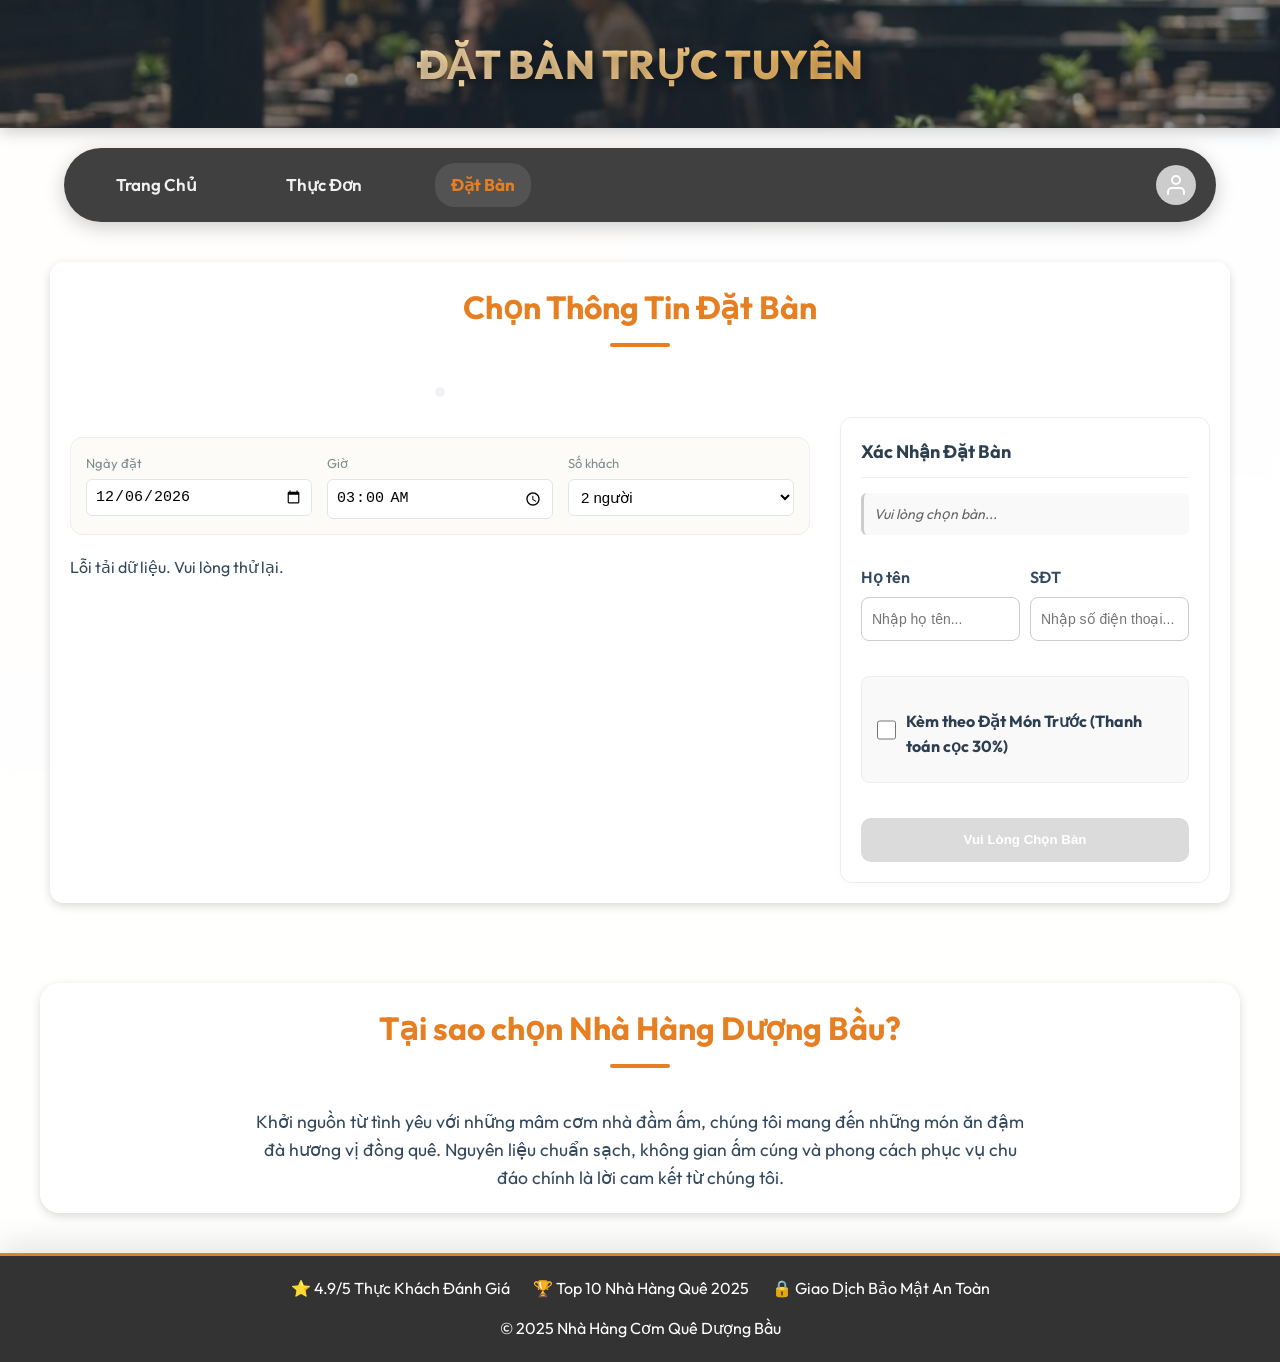
==== booking.html @ 0740f3b9 "feat: Initial clean commit - Nha Hang Com Que Duong Bau - Full-stack restaurant web application (PHP" ====
<!DOCTYPE html>
<html lang="vi">

<head>
    <meta charset="UTF-8">
    <meta name="viewport" content="width=device-width, initial-scale=1.0">
    <meta name="description" content="Đặt bàn online tại Nhà Hàng Cơm Quê Dượng Bầu. Nhanh chóng, tiện lợi, chọn phòng và vị trí ngồi mong muốn.">
    <meta property="og:title" content="Đặt Bàn - Nhà Hàng Cơm Quê Dượng Bầu">
    <meta property="og:description" content="Đặt bàn online tại Nhà Hàng Cơm Quê Dượng Bầu. Nhanh chóng, tiện lợi.">
    <meta property="og:type" content="website">
    <title>Đặt Bàn - Nhà Hàng Cơm Quê Dượng Bầu</title>
    <link rel="stylesheet" href="style.css">
    <style>
        /* FIX: Remove conflicting legacy background from style.css */
        header::before {
            display: none !important;
            background: none !important;
        }

        header {
            background-color: transparent;
            /* Reset any global color */
        }
    </style>
</head>

<body>
    <div class="bg-overlay">
        <header
            style="background: url('photo/luxury_bg.png') center/cover no-repeat; padding: 40px 0; margin-bottom: 20px; box-shadow: 0 4px 15px rgba(0,0,0,0.2); position: relative;">
            <div style="position: absolute; inset: 0; background: rgba(44, 62, 80, 0.5); z-index: 1;"></div>
            <!-- Refined overlay for better text contrast -->
            <h1 style="position: relative; z-index: 2; margin: 0;
                       font-family: 'Outfit', sans-serif;
                       font-size: 2.5rem;
                       font-weight: 800;
                       line-height: 1.2;
                       letter-spacing: 0.5px;
                       text-transform: uppercase;
                       background: linear-gradient(to right, #fff, #f39c12);
                       -webkit-background-clip: text;
                       background-clip: text;
                       -webkit-text-fill-color: transparent;
                       text-shadow: 0 4px 10px rgba(0,0,0,0.3);">
                Đặt Bàn Trực Tuyến
            </h1>
        </header>

        <nav class="main-nav">
            <a href="index.html">Trang Chủ</a>
            <a href="index.html#menu">Thực Đơn</a>
            <a href="booking.html" class="active">Đặt Bàn</a>
            <div id="auth-actions" class="nav-auth"></div>
        </nav>

        <div class="container">
            <div class="booking-section section-box">
                <h2>Chọn Thông Tin Đặt Bàn</h2>

                <!-- WRAPPER FOR 2-COLUMN LAYOUT -->
                <div class="booking-layout">

                    <!-- LEFT COLUMN: SƠ ĐỒ + TAB + FILTER -->
                    <div class="booking-left-col">
                        <!-- HALL SELECTION (Dynamic) -->
                        <div class="hall-selection">
                            <div id="floor-tabs" class="floor-tabs-container">
                                <!-- Tabs will be injected here by JS -->
                            </div>
                        </div>

                        <!-- FILTER SECTION (Moved inside for context) -->
                        <div class="booking-filter">
                            <div class="filter-group">
                                <label for="date">Ngày đặt</label>
                                <input type="date" id="date" onchange="loadTables()">
                            </div>
                            <div class="filter-group">
                                <label for="time">Giờ</label>
                                <input type="time" id="time" onchange="loadTables()">
                            </div>
                            <div class="filter-group">
                                <label for="guests">Số khách</label>
                                <select id="guests">
                                    <option value="1">1 người</option>
                                    <option value="2" selected>2 người</option>
                                    <option value="3">3 người</option>
                                    <option value="4">4 người</option>
                                    <option value="5">5+ người</option>
                                </select>
                            </div>
                        </div>

                        <!-- VISUAL GRID (Dynamic) -->
                        <div id="table-map-container">
                            <!-- Grids will be injected here by JS -->
                            <p class="text-muted text-center" style="padding: 20px;">Vui lòng chọn ngày giờ để xem sơ đồ
                                bàn.</p>
                        </div>
                    </div>

                    <!-- RIGHT COLUMN: FORM INFO -->
                    <div class="booking-right-col">
                        <!-- CONFIRM FORM -->
                        <div class="booking-confirm-form">
                            <h3>Xác Nhận Đặt Bàn</h3>
                            <p id="selection-summary" class="summary-text">Vui lòng chọn bàn...</p>

                            <form onsubmit="submitBooking(); return false;">
                                <input type="hidden" id="selected-floor" aria-hidden="true">
                                <input type="hidden" id="selected-table" aria-hidden="true">

                                <div class="form-row">
                                    <div class="form-group">
                                        <label for="name">Họ tên</label>
                                        <input id="name" required placeholder="Nhập họ tên...">
                                    </div>
                                    <div class="form-group">
                                        <label for="phone">SĐT</label>
                                        <input id="phone" required placeholder="Nhập số điện thoại...">
                                    </div>
                                </div>
                                
                                <!-- Nút bật tắt chọn món trước -->
                                <fieldset style="border: none; padding: 0; margin-bottom: 15px;">
                                    <legend style="display: none;">Tùy chọn đặt món</legend>
                                    <div class="preorder-toggle-group" style="margin: 20px 0; padding: 15px; background: #f9f9f9; border-radius: 8px; border: 1px solid #eee;">
                                        <label for="toggle-preorder" style="display: flex; align-items: center; cursor: pointer; font-weight: bold; color: #2c3e50; min-height: 44px;">
                                            <input type="checkbox" id="toggle-preorder" style="width: 24px; height: 24px; margin-right: 10px;" onchange="togglePreorderSection()">
                                            Kèm theo Đặt Món Trước (Thanh toán cọc 30%)
                                        </label>
                                    
                                    <div id="preorder-section" style="display: none; margin-top: 15px;">
                                        <h4 style="margin-bottom: 10px; border-bottom: 1px solid #ddd; padding-bottom: 5px;">Thực đơn & Giỏ hàng</h4>
                                        <div id="booking-menu-list" style="max-height: 200px; overflow-y: auto; background: #fff; padding: 10px; border: 1px solid #ccc; border-radius: 5px; margin-bottom: 15px;">
                                            <p class="text-muted">Đang tải thực đơn...</p>
                                        </div>
                                        
                                        <div style="background: #eef2f3; padding: 10px; border-radius: 5px;">
                                            <div style="display: flex; justify-content: space-between; margin-bottom: 5px;">
                                                <span>Tổng tiền món ăn:</span>
                                                <strong id="preorder-total">0đ</strong>
                                            </div>
                                            <div style="display: flex; justify-content: space-between; color: #d35400;">
                                                <span>Số tiền cần cọc (30%):</span>
                                                <strong id="preorder-deposit">0đ</strong>
                                            </div>
                                        </div>
                                        </div>
                                    </div>
                                </fieldset>

                                <button type="submit" id="btn-submit-booking" disabled>Xác Nhận Đặt Bàn</button>
                            </form>
                        </div>
                    </div>

                </div>
            </div>
        </div>

        <!-- QR Payment Modal -->
        <div id="qr-payment-modal" class="modal-overlay hidden">
            <div class="modal-content text-center">
                <h2>Thanh Toán Cọc Đặt Bàn</h2>
                <p>Vui lòng dùng App Ngân Hàng hoặc Ví Điện Tử quét mã QR dưới đây:</p>
                
                <div class="qr-container">
                    <img id="qr-code-img" src="" alt="Mã QR Thanh Toán" style="max-width:250px; background:#fff; padding:10px; border-radius:10px; margin:15px 0;">
                </div>

                <div class="payment-details" style="background:var(--light-bg); padding:15px; border-radius:8px; margin-bottom:15px;">
                    <p style="margin-bottom:5px;"><strong>Số tiền cọc: </strong><span id="qr-amount" style="color:var(--primary); font-size:1.2rem; font-weight:bold;">0đ</span></p>
                    <p><strong>Nội dung: </strong><span id="qr-content" style="font-family:monospace; font-size:1.1rem; background:#fff; padding:2px 5px; border:1px solid #ccc; border-radius:3px;">HD123</span></p>
                </div>
                
                <p class="text-muted" style="font-size:0.9rem; margin-bottom:15px;">
                    <i class="fas fa-spinner fa-spin"></i> Hệ thống đang chờ thanh toán...
                </p>
                
                <button onclick="closeQrModal()" style="width: 100%; background: #e74c3c; color: #fff; border: none; padding: 12px; border-radius: 8px; font-size: 1rem; font-weight: bold; cursor: pointer; transition: background 0.3s; margin-top: 5px;" onmouseover="this.style.background='#c0392b'" onmouseout="this.style.background='#e74c3c'">
                    ✖ Đóng / Hủy Thanh Toán
                </button>
            </div>
        </div>

        <!-- Thêm giá trị cốt lõi (Reflective Design) -->
        <div class="container section-box" style="margin-top: 40px; border-radius: 20px;">
            <h2 style="font-size: clamp(1.5rem, 3vw, 2rem); display: block; position: static; transform: none;">Tại sao chọn Nhà Hàng Dượng Bầu?</h2>
            <p style="color: var(--text-main); font-size: 1.1rem; max-width: 65ch; margin: 0 auto; line-height: 1.6; text-align: center;">
                Khởi nguồn từ tình yêu với những mâm cơm nhà đầm ấm, chúng tôi mang đến những món ăn đậm đà hương vị đồng quê. Nguyên liệu chuẩn sạch, không gian ấm cúng và phong cách phục vụ chu đáo chính là lời cam kết từ chúng tôi.
            </p>
        </div>

        <footer>
            <div style="margin-bottom: 15px;">
                <span style="display:inline-block; margin: 0 10px;">⭐ 4.9/5 Thực Khách Đánh Giá</span>
                <span style="display:inline-block; margin: 0 10px;">🏆 Top 10 Nhà Hàng Quê 2025</span>
                <span style="display:inline-block; margin: 0 10px;">🔒 Giao Dịch Bảo Mật An Toàn</span>
            </div>
            © 2025 Nhà Hàng Cơm Quê Dượng Bầu
        </footer>
    </div>

    <script src="js/main.js?v=4"></script>
    <script>
        // Init logic specifically for this page
        document.addEventListener('DOMContentLoaded', () => {
            // Render Header User Info
            renderUserHeader();

            // Auto fill form if user exists
            const user = getCurrentUser();
            if (user) {
                document.getElementById('name').value = user.name || '';
                document.getElementById('phone').value = user.phone || '';
            }

            // Set default date/time safely
            const now = new Date();
            const dateInput = document.getElementById('date');
            const timeInput = document.getElementById('time');

            if (dateInput) dateInput.valueAsDate = now;
            if (timeInput) {
                // Set to next hour for convenience
                now.setHours(now.getHours() + 1);
                const hours = String(now.getHours()).padStart(2, '0');
                const minutes = '00';
                timeInput.value = `${hours}:${minutes}`;
            }

            // Load tables
            loadTables();
        });
    </script>
</body>

</html>
---- style.css ----
@import url('https://fonts.googleapis.com/css2?family=Outfit:wght@300;400;500;600;700&display=swap');

/* =========================================
   GLOBAL VARIABLES & RESET
   ========================================= */
:root {
    --primary: #e67e22;       /* Burning Orange */
    --primary-dark: #d35400;
    --accent: #2c3e50;        /* Dark Blue */
    --text-main: #34495e;
    --text-light: #7f8c8d;
    --bg-body: #f4f6f9;
    --bg-card: #ffffff;
    --success: #27ae60;
    --danger: #c0392b;
    --warning: #f39c12;
    --radius: 12px;
    --shadow: 0 4px 12px rgba(0,0,0,0.08);
}

* {
    box-sizing: border-box;
    margin: 0;
    padding: 0;
}

body {
    font-family: 'Outfit', sans-serif;
    /* Premium Gradient: Warm light orange top-left, Cool light blue top-right */
    background-color: #fdfbf7; 
    background-image: 
        radial-gradient(circle at 0% 0%, rgba(255, 235, 220, 0.6) 0%, transparent 60%),
        radial-gradient(circle at 100% 0%, rgba(220, 240, 255, 0.4) 0%, transparent 50%);
    background-attachment: fixed;
    color: var(--text-main);
    line-height: 1.6;
    -webkit-font-smoothing: antialiased;
    min-height: 100vh;
}

/* Overlay for better text readability on bg */
.bg-overlay {
    background: rgba(255, 255, 255, 0.85); /* Light overlay */
    min-height: 100vh;
    backdrop-filter: blur(5px);
}

a { text-decoration: none; color: inherit; transition: 0.3s; }
ul { list-style: none; }
img { display: block; max-width: 100%; }

/* =========================================
   HEADER & NAVIGATION
   ========================================= */
header {
    text-align: center;
    padding: 40px 0 20px;
    background: transparent;
    color: var(--accent);
}

header h1 {
    font-size: clamp(2.5rem, 5vw, 3.5rem);
    font-weight: 700;
    text-shadow: 0 2px 4px rgba(0,0,0,0.1);
    margin: 0;
    color: var(--primary);
}

nav.main-nav {
    background: rgba(44, 62, 80, 0.95);
    color: white;
    padding: 15px 30px;
    display: flex;
    justify-content: center;
    align-items: center;
    gap: 30px;
    position: sticky;
    top: 20px;
    width: 90%;
    max-width: 1200px;
    margin: 0 auto;
    border-radius: 99px;
    backdrop-filter: blur(10px);
    z-index: 100;
    box-shadow: 0 5px 20px rgba(0,0,0,0.2);
}

nav a {
    color: #ecf0f1;
    font-weight: 600;
    font-size: 1.1rem;
    padding: 8px 16px;
    border-radius: 20px;
    min-height: 44px;
    display: flex;
    align-items: center;
}

nav a:hover, nav a.active {
    background: rgba(255,255,255,0.1);
    color: var(--primary);
}

.nav-auth {
    margin-left: auto;
    display: flex;
    align-items: center;
    gap: 10px;
}

/* =========================================
   LAYOUT & CONTAINERS
   ========================================= */
.container {
    max-width: 1200px;
    margin: 40px auto;
    padding: 0 20px;
}

.section-box {
    background: var(--bg-card);
    padding: 40px;
    border-radius: 24px;
    box-shadow: var(--shadow);
    margin-bottom: 40px;
}

.section-box h2 {
    text-align: center;
    font-size: clamp(1.8rem, 4vw, 2.5rem);
    color: var(--accent);
    margin-bottom: 40px;
    position: relative;
    display: inline-block;
    left: 50%;
    transform: translateX(-50%);
}

.section-box h2::after {
    content: '';
    display: block;
    width: 60px;
    height: 4px;
    background: var(--primary);
    margin: 10px auto 0;
    border-radius: 2px;
}

/* =========================================
   MENU GRID (FIXED LAYOUT SHIFT)
   ========================================= */
.menu-grid {
    display: grid;
    grid-template-columns: repeat(auto-fill, minmax(260px, 1fr));
    gap: 30px;
}

.menu-item {
    background: white;
    border-radius: 16px;
    overflow: hidden;
    border: 1px solid #f0f0f0;
    box-shadow: 0 4px 10px rgba(0,0,0,0.05);
    transition: all 0.3s ease;
    display: flex;
    flex-direction: column;
    /* Ensure height doesn't jump */
    height: 100%; 
    position: relative;
    z-index: 1;
}

.menu-item:hover {
    transform: none; /* No vertical movement */
    box-shadow: 0 0 0 2px var(--primary), 0 10px 25px rgba(0,0,0,0.1); /* Ring effect like booking */
    border-color: var(--primary);
    z-index: 2;
}

.menu-item img {
    width: 100%;
    height: 200px;
    object-fit: cover;
    transition: transform 0.5s ease;
}

.menu-item:hover img {
    transform: scale(1.05);
}

.menu-item h3 {
    padding: 15px 15px 5px;
    font-size: 1.25rem;
    color: var(--accent);
    margin: 0;
}

.menu-item p {
    padding: 0 15px;
    font-size: 0.95rem;
    color: var(--text-light);
    margin-bottom: 15px;
    flex-grow: 1; /* Pushes price/button to bottom */
}

.menu-item .price {
    font-size: 1.2rem;
    font-weight: 700;
    color: var(--primary);
    padding: 0 15px;
    margin-bottom: 15px;
}

/* FIX: Button is always visible or takes up space */
.add-to-cart {
    display: block; /* Always block */
    width: calc(100% - 30px);
    margin: 0 15px 20px;
    padding: 10px;
    background: var(--primary);
    color: white;
    font-weight: 600;
    border: none;
    border-radius: 12px;
    cursor: pointer;
    transition: all 0.2s ease;
    text-align: center;
    min-height: 44px;
}

.add-to-cart:hover {
    background: var(--primary-dark);
    transform: translateY(-2px);
    box-shadow: 0 4px 10px rgba(230, 126, 34, 0.3);
}

/* =========================================
   CART & UTILITIES
   ========================================= */
.badge {
    display: inline-flex;
    justify-content: center;
    align-items: center;
    padding: 6px 12px;
    border-radius: 20px;
    font-size: 0.85rem;
    font-weight: 600;
    line-height: normal;
    text-align: center;
    white-space: nowrap;
    min-width: 110px; /* Ensure uniform width */
    height: 32px; /* Fixed height for consistency */
}
.badge-success { background: #27ae60; color: white; }
.badge-warning { background: #f39c12; color: white; }
.badge-danger { background: #e74c3c; color: white; }

/* ... Rest of Toast, Spinner, and Booking Styles preserved below ... */



header {
    background: rgba(44, 62, 80, 0.8); /* Semi-transparent dark background */
    color: white;
    text-align: center;
    padding: 2rem;
    position: relative;
    overflow: hidden;
}

header h1 {
    font-size: 2.5rem;
    position: relative;
    z-index: 2;
}

header::before {
    content: "";
    position: absolute;
    top: 0;
    left: 0;
    width: 100%;
    height: 100%;
    background: url('https://images.unsplash.com/photo-1552566626-52f8b828add9?ixlib=rb-4.0.3&auto=format&fit=crop&w=1350&q=80') no-repeat center center;
    background-size: cover;
    opacity: 0.2; /* Faint image overlay */
    z-index: 1;
}

nav {
    background: rgba(52, 73, 94, 0.9); /* Semi-transparent navigation */
    padding: 1rem;
    display: flex;
    justify-content: center;
    gap: 1rem;
}

nav a {
    color: white;
    text-decoration: none;
    margin: 0 1rem;
    font-size: 1.1rem;
    transition: color 0.3s ease;
    min-height: 44px;
    display: flex;
    align-items: center;
}

nav a:hover {
    color: #3498db;
}

.container {
    max-width: 1200px;
    margin: 2rem auto;
    padding: 0 1rem;
}

/* [Legacy duplicates removed] */

/* [Legacy menu styles fully cleared] */

/* [Legacy duplicates deleted] */

/* [Legacy menu styles fully deleted] */

.cart-item {
    display: flex;
    justify-content: space-between;
    align-items: center;
    padding: 0.5rem;
    border-bottom: 1px solid #ddd;
    flex-wrap: wrap;
}

.cart-item span {
    flex: 1;
    margin-right: 0.5rem;
}

.cart-item button {
    background-color: #e74c3c;
    color: white;
    border: none;
    padding: 0.3rem 0.6rem;
    border-radius: 4px;
    cursor: pointer;
    font-size: 0.8rem;
}

.cart-item button:hover {
    background-color: #c0392b;
}

#cart-items:empty::after {
    content: "Giỏ hàng đang trống";
    color: #666;
    text-align: center;
    display: block;
    padding: 1rem;
}

#cart-total {
    font-weight: bold;
    margin-top: 1rem;
    text-align: right;
    font-size: 1.1rem;
}

#checkout-btn {
    background-color: #2ecc71;
    color: white;
    border: none;
    padding: 0.75rem;
    border-radius: 4px;
    cursor: pointer;
    font-size: 1rem;
    margin-top: 1rem;
    display: block;
    width: 200px;
    margin-left: auto;
    min-height: 44px;
}

#checkout-btn:hover {
    background-color: #27ae60;
}

.booking-form {
    display: grid;
    gap: 1rem;
    max-width: 500px;
    margin: 0 auto;
}

.booking-form label {
    font-weight: bold;
}

.booking-form input, .booking-form select {
    width: 100%;
    padding: 0.5rem;
    border: 1px solid #ddd;
    border-radius: 4px;
    font-size: 1rem;
}

.booking-form button {
    background-color: #3498db;
    color: white;
    border: none;
    padding: 0.75rem;
    border-radius: 4px;
    cursor: pointer;
    font-size: 1rem;
    min-height: 44px;
}

.booking-form button:hover {
    background-color: #2980b9;
}

#payment-qr {
    display: none;
    margin-top: 1rem;
    text-align: center;
    padding: 1rem;
    background-color: #fff;
    border-radius: 8px;
    box-shadow: 0 2px 4px rgba(0,0,0,0.1);
}

#payment-instructions {
    margin-bottom: 0.5rem;
    font-size: 1rem;
    color: #2c3e50;
}

#qr-code-img {
    max-width: 200px;
    display: block;
    margin: 0 auto;
}

footer {
    background-color: rgba(44, 62, 80, 0.8); /* Semi-transparent footer */
    color: white;
    text-align: center;
    padding: 1rem;
    margin-top: 2rem;
}

@media (max-width: 768px) {
    .menu-grid {
        grid-template-columns: 1fr;
    }

    header h1 {
        font-size: 1.8rem;
    }

    .cart-item {
        flex-direction: column;
        align-items: flex-start;
    }

    .cart-item button {
        margin-top: 0.5rem;
    }

    #checkout-btn {
        width: 100%;
        min-height: 44px;
}
}
.status-badge {
    display: inline-block;
    padding: 5px 10px;
    border-radius: 12px;
    font-size: 12px;
    font-weight: bold;
    color: white;
    margin-top: 5px;
}

.badge-success {
    background-color: #27ae60;
}

.badge-warning {
    background-color: #f39c12;
}

.badge-danger {
    background-color: #e74c3c;
}
.badge {
    display: inline-block;
    padding: 3px 8px;
    border-radius: 999px;
    font-size: 11px;
    font-weight: 600;
    cursor: pointer; /* cho dễ bấm */
}

/* =========================================
   FOOTER
   ========================================= */
footer {
    background: #1e272e;
    color: #bdc3c7;
    text-align: center;
    padding: 50px 20px;
    margin-top: 80px;
    border-top: 3px solid var(--primary);
    font-size: 1rem;
    box-shadow: 0 -10px 30px rgba(0,0,0,0.1);
}

footer p {
    margin: 5px 0;
}

footer strong {
    color: white;
    font-size: 1.2rem;
    display: block;
    margin-bottom: 10px;
}







/* [Legacy styles removed] */

/* ====== NAV ====== */
nav.main-nav {
    background: rgba(0,0,0,0.75);
    color: white;
    padding: 15px 20px;
    display: flex;
    justify-content: center;
    align-items: center;
    gap: 25px;
    position: sticky;
    top: 0;
    backdrop-filter: blur(6px);
    z-index: 50;
}

nav a {
    color: #f1f1f1;
    font-weight: 600;
    text-decoration: none;
    font-size: 17px;
    min-height: 44px;
    display: flex;
    align-items: center;
}

nav a:hover {
    color: #e67e22; /* Changed to Orange */
}

.nav-auth {
    margin-left: auto;
    display: flex;
    gap: 12px;
}

.auth-btn {
    padding: 6px 12px;
    border-radius: 6px;
    border: none;
    cursor: pointer;
    font-weight: 600;
}

.auth-btn:hover {
    opacity: 0.85;
}

.auth-btn.secondary {
    background: #2ecc71;
    color: #fff;
}

.auth-user {
    color: #fff;
    font-size: 14px;
    font-weight: 600;
    margin-right: 4px;
}

/* ======= CONTENT ======= */
.container {
    max-width: 1200px;
    margin: 30px auto;
    padding: 10px;
}

.section-box {
    background: rgba(255,255,255,0.95);
    padding: 20px;
    border-radius: 14px;
    box-shadow: 0 3px 10px rgba(0,0,0,0.15);
    margin-bottom: 30px;
}

.section-box h2 {
    margin-top: 0;
    text-align: center;
    font-size: clamp(24px, 4vw, 32px);
    color: #e67e22; /* Changed to Orange */
}

/* MENU GRID */
.menu-grid {
    display: grid;
    grid-template-columns: repeat(auto-fit, minmax(240px, 1fr));
    gap: 20px;
}

.menu-item {
    background: #fff;
    border-radius: 12px;
    overflow: hidden; /* Keep hidden for image rounding */
    border: 1px solid #eee;
    box-shadow: 0 2px 6px rgba(0,0,0,0.1);
    padding: 0; 
    text-align: left;
    /* Use SPECIFIC transitions */
    transition: box-shadow 0.3s ease, border-color 0.3s ease;
    cursor: pointer;
    position: relative;
    z-index: 1;
}

.menu-item:hover {
    /* No movement (transform) to keep layout 100% static */
    box-shadow: 0 5px 15px rgba(0,0,0,0.2); /* Deep shadow */
    border-color: #e67e22; /* Changed to Orange */
    z-index: 10;
}

.menu-item img {
    width: 100%;
    height: 160px;
    object-fit: cover;
    border-radius: 0;
    transition: transform 0.5s ease; /* Zoom chậm hơn chút cho sang */
}

.menu-item:hover img {
    transform: scale(1.08); /* Zoom nhẹ hình ảnh */
}

.menu-item h3 {
    margin: 10px;
    font-size: 1.17em;
}

.menu-item p {
    margin: 0 10px;
    color: #666;
}

.price {
    color: #27ae60;
    font-weight: bold;
    margin-left: 10px;
}

.add-to-cart {
    width: fit-content;
    min-width: 120px;
    margin: 10px auto;
    padding: 12px 25px; /* Tăng padding chút cho giống */
    background: #e67e22; /* Màu cam giống nút thanh toán */
    color: white;
    font-weight: bold; /* Chữ đậm */
    border: none;
    border-radius: 25px;
    cursor: pointer;
    display: block;
    transition: all 0.2s ease;
    min-height: 44px;
}

.add-to-cart:hover {
    background: #d35400; /* Cam đậm khi hover */
    transform: translateY(-2px); /* Hiệu ứng nhấc nhẹ lên */
    box-shadow: 0 4px 8px rgba(230, 126, 34, 0.3); /* Bóng đổ */
}

/* CART */
#checkout-btn {
    margin-top: 15px;
    background: #e67e22;
    padding: 12px 30px;
    border: none;
    border-radius: 25px; /* Đồng bộ bo tròn luôn cho đẹp */
    color: white;
    cursor: pointer;
    font-weight: bold;
    width: fit-content;
    display: block;
    margin-left: auto; /* Đẩy sang góc phải */
    transition: all 0.2s ease;
    min-height: 44px;
}

#checkout-btn:hover {
    background: #d35400;
    transform: translateY(-2px);
    box-shadow: 0 4px 8px rgba(230, 126, 34, 0.3);
}

/* BOOKING */
form label {
    font-weight: 600;
    display: block;
    margin-top: 10px;
}

form input, form select {
    width: 100%;
    margin-top: 6px;
    margin-bottom: 15px;
    padding: 10px;
    border-radius: 8px;
    border: 1px solid #ccc;
    font-size: 14px;
    min-height: 44px;
}

form button {
    background: #e67e22; /* Changed to Orange */
    color: white;
    padding: 12px;
    border: none;
    width: 100%;
    border-radius: 10px;
    cursor: pointer;
    font-weight: bold;
    transition: background 0.2s ease;
    min-height: 44px;
}

form button:hover {
    background: #d35400; /* Darker orange on hover */
}

footer {
    background: rgba(0,0,0,0.8);
    color: #fff;
    text-align: center;
    padding: 20px;
    margin-top: 40px;
}

/* =========================================
   FLOATING CART WIDGET
   ========================================= */

#floating-cart-container {
    position: fixed;
    bottom: 20px;
    right: 20px;
    z-index: 1000;
    font-family: 'Segoe UI', sans-serif;
}

#floating-cart-btn {
    width: 60px;
    height: 60px;
    border-radius: 50%;
    background: #e67e22;
    color: white;
    border: none;
    box-shadow: 0 4px 12px rgba(0,0,0,0.3);
    cursor: pointer;
    display: flex;
    align-items: center;
    justify-content: center;
    position: relative;
    transition: transform 0.2s, background 0.2s;
}

.user-avatar-btn {
    width: 40px;
    height: 40px;
    border-radius: 50%;
    background: #ccc; /* Default gray for guest */
    color: white;
    cursor: pointer;
    font-weight: bold;
    display: flex;
    align-items: center;
    justify-content: center;
    font-size: 18px;
    overflow: hidden;
    transition: all 0.2s;
    border: 2px solid transparent; /* Default no border */
}

.user-avatar-btn.logged-in {
    background: #e67e22; /* Orange for user */
    border: 2px solid #d35400; /* Darker orange border as requested */
    box-shadow: 0 0 0 2px #e67e22; /* Double ring effect or just simple border */
}
/* Adjusting to match "viền màu cam" exactly as requested */
.user-avatar-btn.logged-in {
    border: 3px solid #e67e22; /* Orange border */
    background: #e67e22;
}

.user-avatar-btn:hover {
    filter: brightness(1.1);
}

#floating-cart-btn:hover {
    background: #d35400;
    transform: scale(1.1);
}

#floating-cart-btn .badge {
    position: absolute;
    top: -5px;
    right: -5px;
    background: #e74c3c;
    color: white;
    font-size: 12px;
    padding: 0;
    border-radius: 50%;
    border: 2px solid var(--bg-body); /* Blend with bg */
    /* Reset text badge styles */
    min-width: 24px;
    width: 24px;
    height: 24px;
    line-height: 24px; /* Fallback */
    display: flex;
    justify-content: center;
    align-items: center;
    box-shadow: 0 2px 5px rgba(0,0,0,0.2);
}

/* POPUP (Chat-like) */
#floating-cart-popup {
    position: absolute;
    bottom: 80px;
    right: 0;
    width: 350px;
    max-height: 500px;
    background: white;
    border-radius: 12px;
    box-shadow: 0 5px 20px rgba(0,0,0,0.2);
    display: flex;
    flex-direction: column;
    overflow: hidden;
    transition: all 0.3s ease;
    border: 1px solid #eee;
}

/* Hidden state */
#floating-cart-popup.hidden {
    opacity: 0;
    visibility: hidden;
    transform: translateY(20px) scale(0.95);
    pointer-events: none;
}

.cart-header {
    background: #2c3e50;
    color: white;
    padding: 15px;
    display: flex;
    justify-content: space-between;
    align-items: center;
}

.cart-header h3 {
    margin: 0;
    font-size: 18px;
}

.close-cart {
    cursor: pointer;
    font-size: 24px;
    line-height: 1;
}

.cart-body {
    flex: 1;
    overflow-y: auto;
    padding: 10px;
    max-height: 300px;
}

.cart-footer {
    border-top: 1px solid #eee;
    padding: 15px;
    background: #f9f9f9;
}

/* Override cart item styles for small popup */
#floating-cart-popup .cart-item {
    font-size: 14px;
    margin-bottom: 8px;
    padding-bottom: 8px;
}

#floating-cart-popup .cart-item button {
    padding: 2px 6px;
    font-size: 12px;
}

.payment-options {
    margin: 10px 0;
}

.payment-options h4 {
    margin: 5px 0;
    font-size: 14px;
    color: #555;
}

.payment-options label {
    font-size: 14px;
    margin-right: 10px;
    cursor: pointer;
}

#floating-cart-popup #checkout-btn {
    width: 100%;
    margin-top: 10px;
    margin-left: 0;
    min-height: 44px;
}

#floating-cart-popup #cart-total {
    text-align: center;
    color: #e74c3c;
    font-size: 16px;
}

/* TOAST NOTIFICATION */
.toast-notification {
    position: fixed;
    bottom: 20px;
    right: 20px;
    background: #333;
    color: white;
    padding: 12px 24px;
    border-radius: 8px;
    box-shadow: 0 4px 12px rgba(0,0,0,0.15);
    opacity: 0;
    transform: translateY(20px);
    transition: all 0.3s ease;
    z-index: 10000;
    font-size: 14px;
    display: flex;
    align-items: center;
}

.toast-notification.show {
    opacity: 1;
    transform: translateY(0);
}

.toast-success { background: #27ae60; }
.toast-error { background: #e74c3c; }
.toast-warning { background: #f39c12; }
.toast-info { background: #3498db; }

/* SPINNER */
.spinner {
    display: inline-block;
    width: 16px;
    height: 16px;
    border: 2px solid rgba(255,255,255,0.3);
    border-radius: 50%;
    border-top-color: #fff;
    animation: spin 1s ease-in-out infinite;
    margin-right: 8px;
    vertical-align: middle;
}

@keyframes spin {
    to { transform: rotate(360deg); }
}
/* Responsive */
@media (max-width: 480px) {
    #floating-cart-popup {
        width: 300px;
        right: -10px; /* Adjust slightly if needed */
    }
}

/* =========================================
   BOOKING PAGE STYLES
   ========================================= */

.booking-filter {
    display: flex;
    flex-wrap: wrap;
    gap: 20px;
    margin-bottom: 25px;
    padding-bottom: 20px;
    border-bottom: 1px solid #eee;
}

.filter-group {
    flex: 1;
    min-width: 150px;
}

.filter-group label {
    font-size: 14px;
    color: #555;
    margin-bottom: 5px;
    display: block;
}

.filter-group input, .filter-group select {
    width: 100%;
    padding: 10px;
    border: 1px solid #ddd;
    border-radius: 6px;
    font-size: 15px;
}

/* HALL TABS */
.hall-selection {
    margin-bottom: 20px;
    text-align: center;
}

.hall-tabs {
    display: inline-flex;
    background: #f1f1f1;
    padding: 5px;
    border-radius: 8px;
    gap: 5px;
}

.hall-tab {
    padding: 10px 20px;
    border: none;
    background: transparent;
    cursor: pointer;
    font-weight: 600;
    color: #666;
    border-radius: 6px;
    transition: all 0.2s;
}

.hall-tab.active {
    background: #fff;
    color: #e67e22; /* Changed to Orange */
    box-shadow: 0 2px 4px rgba(0,0,0,0.1);
}

/* TABLE GRID */
.table-grid {
    display: grid;
    grid-template-columns: repeat(auto-fill, minmax(80px, 1fr));
    gap: 15px;
    margin: 20px 0;
    justify-items: center;
}

/* Container chứa lưới bàn */
.floor-grid {
    display: none; /* Mặc định ẩn, chỉ hiện khi active */
    grid-template-columns: repeat(auto-fill, minmax(120px, 1fr)); /* Tự động xếp hàng */
    gap: 20px; /* Khoảng cách giữa các bàn */
    margin-top: 20px;
    padding: 20px;
    background: #f9f9f9;
    border-radius: 10px;
}

.floor-grid.active {
    display: grid; /* Hiện tầng đang chọn */
}

/* Ô Bàn (Từng cái bàn) */
.table-box {
    background-color: #fff;
    border: 2px solid #e0e0e0;
    border-radius: 12px;
    padding: 25px 10px;
    text-align: center;
    cursor: pointer;
    transition: all 0.3s ease;
    box-shadow: 0 2px 5px rgba(0,0,0,0.05);
    position: relative;
    user-select: none;
}

.table-box h3 { margin: 0; font-size: 16px; color: #333; }
.table-box p { margin: 5px 0 0; font-size: 12px; color: #777; }

/* Trạng thái Bàn Trống (Available) - Xanh Biển */
.table-box.available {
    background-color: #e3f2fd; /* Light Blue */
    border-color: #2196f3;     /* Blue */
    color: #1565c0;
}
.table-box.available:hover {
    background-color: #bbdefb;
    transform: translateY(-3px);
    box-shadow: 0 4px 8px rgba(33, 150, 243, 0.2);
}

/* Trạng thái Đã Đặt (Booked) - Đỏ */
.table-box.booked {
    background-color: #ffebee;
    border-color: #e57373;
    color: #c62828;
    cursor: not-allowed;
    opacity: 0.8;
}
.table-box.booked::after {
    content: "Đã đặt";
    display: block;
    font-size: 10px;
    color: #c62828;
    font-weight: bold;
    margin-top: 5px;
}

/* Trạng thái Đang Chọn (Selected) - Cam (để nổi bật trên nền xanh) */
.table-box.selected {
    background-color: #fff3e0;
    border-color: #ff9800;
    color: #ef6c00;
    box-shadow: 0 0 0 3px rgba(255, 152, 0, 0.4);
    transform: scale(1.05);
}

/* CONFIRM FORM */
.booking-confirm-form {
    background: #f9f9f9;
    padding: 20px;
    border-radius: 12px;
    margin-top: 30px;
    border: 1px solid #eee;
}

.booking-confirm-form h3 {
    margin-top: 0;
    color: #333;
    font-size: 18px;
    margin-bottom: 10px;
}

.summary-text {
    font-size: 15px;
    color: #555;
    margin-bottom: 20px;
    font-style: italic;
}

/* BOOKING PAGE LAYOUT */
.booking-layout {
    display: flex;
    gap: 30px;
    align-items: flex-start;
}

.booking-left-col {
    flex: 2; /* Chiếm 2/3 không gian */
}

.booking-right-col {
    flex: 1; /* Chiếm 1/3 không gian */
    position: sticky;
    top: 20px;
}

/* RESPONSIVE */
@media (max-width: 768px) {
    .booking-layout {
        flex-direction: column;
    }
    .booking-right-col {
        position: static;
        width: 100%;
    }
}

button:disabled {
    background: #ccc !important;
    cursor: not-allowed;
    opacity: 0.7;
}

/* BACK BUTTON STYLE */
.back-btn {
    display: inline-flex;
    align-items: center;
    padding: 8px 16px;
    background-color: white;
    color: #555;
    border: 1px solid #ddd;
    border-radius: 20px;
    text-decoration: none;
    font-size: 14px;
    font-weight: 500;
    transition: all 0.3s ease;
    box-shadow: 0 2px 4px rgba(0,0,0,0.05);
}

.back-btn:hover {
    background-color: #e67e22; /* Changed to Orange */
    color: white;
    border-color: #e67e22; /* Changed to Orange */
    transform: translateX(-3px);
    box-shadow: 0 4px 8px rgba(230, 126, 34, 0.2); /* Adapted shadow color */
}

/* Nav Active State */
nav a.active {
    color: #e67e22; /* Changed to Orange */
    font-weight: bold;
}

/* =========================================
   QR PAYMENT MODAL STYLES
   ========================================= */

.modal-overlay {
    position: fixed;
    top: 0;
    left: 0;
    width: 100%;
    height: 100%;
    background: rgba(0, 0, 0, 0.6);
    backdrop-filter: blur(8px);
    z-index: 2000;
    display: flex;
    align-items: center;
    justify-content: center;
    opacity: 0;
    visibility: hidden;
    transition: all 0.3s ease;
}

.modal-overlay.show {
    opacity: 1;
    visibility: visible;
}

.modal-content {
    background: #ffffff;
    width: 90%;
    max-width: 420px;
    border-radius: 20px;
    box-shadow: 0 20px 60px rgba(0, 0, 0, 0.2);
    padding: 30px;
    position: relative;
    transform: translateY(20px);
    transition: transform 0.4s cubic-bezier(0.175, 0.885, 0.32, 1.275); 
    text-align: center;
}

.modal-overlay.show .modal-content {
    transform: translateY(0);
}

.close-modal {
    position: absolute;
    top: 15px;
    right: 20px;
    font-size: clamp(24px, 4vw, 32px);
    color: #aaa;
    cursor: pointer;
    transition: color 0.2s;
}

.close-modal:hover {
    color: var(--danger);
}

.modal-header h2 {
    color: var(--primary);
    margin-bottom: 5px;
    font-size: 1.8rem;
}

.modal-header p {
    color: var(--text-light);
    font-size: 0.95rem;
    margin-bottom: 25px;
}

.qr-container {
    background: #f8f9fa;
    padding: 15px;
    border-radius: 12px;
    display: inline-block;
    border: 2px dashed #ddd;
    margin-bottom: 20px;
}

.qr-image {
    width: 220px;
    height: 220px;
    object-fit: contain;
    border-radius: 8px;
    margin-bottom: 10px;
}

.qr-note {
    font-size: 0.85rem;
    color: var(--text-light);
    margin: 0;
}

.payment-details {
    text-align: left;
    background: #fafafa;
    padding: 15px;
    border-radius: 12px;
    margin-bottom: 20px;
    border: 1px solid #eee;
}

.detail-row {
    display: flex;
    justify-content: space-between;
    align-items: center;
    margin-bottom: 10px;
    font-size: 0.95rem;
}

.detail-row:last-child {
    margin-bottom: 0;
}

.detail-row .label {
    color: var(--text-light);
}

.detail-row .value {
    font-weight: 600;
    color: var(--accent);
}

.detail-row .value.highlight {
    color: var(--primary);
    font-size: 1.1rem;
    font-weight: 700;
}

.copy-box {
    display: flex;
    align-items: center;
    gap: 8px;
    background: white;
    padding: 4px 8px;
    border-radius: 6px;
    border: 1px solid #eee;
}

.copy-btn {
    background: none;
    border: none;
    cursor: pointer;
    color: var(--text-light);
    display: flex;
    align-items: center;
    padding: 2px;
    transition: color 0.2s;
}

.copy-btn:hover {
    color: var(--primary);
}

.bank-info {
    font-size: 0.9rem;
    color: var(--text-light);
    margin-bottom: 25px;
    line-height: 1.4;
}

.bank-info strong {
    color: var(--accent);
}

.btn-finish {
    background: var(--primary);
    color: white;
    border: none;
    width: 100%;
    padding: 14px;
    font-size: 1rem;
    font-weight: 600;
    border-radius: 12px;
    cursor: pointer;
    transition: all 0.2s;
    box-shadow: 0 4px 15px rgba(230, 126, 34, 0.3);
}

.btn-finish:hover {
    background: var(--primary-dark);
    transform: translateY(-2px);
    box-shadow: 0 6px 20px rgba(230, 126, 34, 0.4);
}

.hidden {
    display: none !important;
}
/* =========================================
   HERO SECTION (Phase 5)
   ========================================= */
/* =========================================
   HERO SECTION (Phase 5)
   ========================================= */
#hero {
    height: 70vh; /* Increased height */
    min-height: 500px;
    background: linear-gradient(135deg, rgba(44, 62, 80, 0.8), rgba(44, 62, 80, 0.5)), url('photo/luxury_bg.png'); /* Deep blue/dark overlay */
    background-size: cover;
    background-position: center;
    background-attachment: scroll; /* Fixed is jittery on some mobile */
    display: flex;
    align-items: center;
    justify-content: center;
    text-align: center;
    color: white;
    position: relative;
    margin-top: -80px; /* Pull behind nav */
    padding-top: 80px;
    clip-path: polygon(0 0, 100% 0, 100% 90%, 0 100%); /* Slanted bottom edge for modern look */
}

/* Adjust layout since nav is sticky top */
.bg-overlay {
    margin-top: 0;
}

#hero h1 {
    font-size: 4rem;
    margin-bottom: 15px;
    font-weight: 800;
    line-height: 1.1;
    letter-spacing: -1px;
    text-transform: uppercase;
    background: linear-gradient(to right, #fff, #f39c12);
    -webkit-background-clip: text;
    background-clip: text; /* Standard property to fix lint warning */
    -webkit-text-fill-color: transparent;
    text-shadow: 0 10px 20px rgba(0,0,0,0.2); /* Soft shadow */
}

#hero p {
    font-size: 1.3rem;
    margin-bottom: 40px;
    max-width: 700px;
    margin-left: auto;
    margin-right: auto;
    font-weight: 300;
    color: #ecf0f1;
}

.cta-button {
    display: inline-block;
    padding: 16px 48px;
    background: linear-gradient(to right, #e67e22, #d35400);
    color: white;
    font-size: 1.1rem;
    font-weight: 700;
    text-decoration: none;
    border-radius: 50px;
    transition: all 0.3s ease;
    box-shadow: 0 10px 25px rgba(230, 126, 34, 0.5);
    text-transform: uppercase;
    letter-spacing: 1px;
    border: 2px solid rgba(255,255,255,0.1);
}

.cta-button:hover {
    transform: translateY(-5px) scale(1.05);
    box-shadow: 0 15px 35px rgba(230, 126, 34, 0.6);
}

/* Responsive Hero */
@media (max-width: 768px) {
    #hero { clip-path: none; height: 60vh; }
    #hero h1 { font-size: 2.5rem; }
    #hero p { font-size: 1rem; padding: 0 20px; }
    .cta-button { padding: 12px 30px; font-size: 1rem; }
}

/* Feature Reviews Section Mockup Styles */
/* Feature Reviews Section Mockup Styles */
#reviews {
    padding: 100px 20px;
    background-color: #fdfbf7; /* Creamy warm background */
    background-image: radial-gradient(#e67e22 0.5px, transparent 0.5px), radial-gradient(#e67e22 0.5px, #fdfbf7 0.5px);
    background-size: 20px 20px;
    background-position: 0 0, 10px 10px;
    text-align: center;
    position: relative;
    overflow: hidden;
}

#reviews::before {
    content: '';
    position: absolute;
    top: 0;
    left: 0;
    width: 100%;
    height: 100%;
    background: linear-gradient(180deg, rgba(253, 251, 247, 1) 0%, rgba(253, 251, 247, 0.8) 20%, rgba(253, 251, 247, 0.8) 80%, rgba(253, 251, 247, 1) 100%);
    pointer-events: none;
}

#reviews h2 {
    font-size: 2.5rem;
    margin-bottom: 60px;
    color: #2c3e50;
    font-weight: 800;
    position: relative;
    display: block; /* Standard block for reliable centering */
    width: 100%;
    text-align: center;
    z-index: 2;
    font-family: 'Outfit', sans-serif;
    text-transform: uppercase;
    letter-spacing: 2px;
    background: linear-gradient(45deg, #2c3e50, #34495e);
    -webkit-background-clip: text;
    background-clip: text;
    -webkit-text-fill-color: transparent;
}

#reviews h2::after {
    content: '';
    display: block;
    width: 60px;
    height: 4px;
    background: #e67e22;
    margin: 20px auto 0;
    border-radius: 2px;
}

.reviews-grid {
    display: flex;
    justify-content: center;
    gap: 40px;
    flex-wrap: wrap;
    max-width: 1200px;
    margin: 0 auto;
    position: relative;
    z-index: 2;
}

.review-card {
    background: white;
    padding: 40px 35px;
    border-radius: 20px;
    box-shadow: 0 15px 40px rgba(0,0,0,0.08);
    width: 340px;
    text-align: center; /* Center content within card */
    transition: all 0.4s ease;
    border: 1px solid rgba(0,0,0,0.02);
    position: relative;
    overflow: visible; /* Allow avatar overlap */
    margin-top: 20px;
}

.review-card::before {
    content: '“';
    position: absolute;
    top: -20px;
    left: 20px;
    font-size: 80px;
    line-height: 1;
    color: #e67e22;
    opacity: 0.15;
    font-family: serif;
    z-index: 0;
}

.review-card:hover {
    transform: translateY(-10px);
    box-shadow: 0 25px 50px rgba(0,0,0,0.12);
}

.review-rating {
    color: #f39c12;
    font-size: 1.3rem;
    margin-bottom: 20px;
    position: relative;
    z-index: 1;
}

.review-comment {
    font-style: italic;
    color: #555;
    margin-bottom: 30px;
    line-height: 1.8;
    min-height: 60px;
    position: relative;
    z-index: 1;
    font-size: 1.05rem;
    font-family: 'Outfit', sans-serif;
}

.review-author {
    font-weight: 700;
    color: #2c3e50;
    display: flex;
    flex-direction: column; /* Stack image and name */
    align-items: center;
    gap: 10px;
    position: relative;
    z-index: 1;
}

.review-author img {
    width: 60px;
    height: 60px;
    border-radius: 50%;
    object-fit: cover;
    border: 3px solid white;
    box-shadow: 0 5px 15px rgba(0,0,0,0.1);
}

.review-author span {
    font-size: 1.1rem;
    letter-spacing: 0.5px;
}

/* =========================================
   BOOKING MAP STYLES
   ========================================= */
.booking-section {
    display: flex;
    flex-direction: column;
}

.booking-layout {
    display: flex;
    flex-wrap: wrap;
    gap: 30px;
}

.booking-left-col {
    flex: 2;
    min-width: 300px;
}

.booking-right-col {
    flex: 1;
    min-width: 250px;
}

.hall-selection {
    margin-bottom: 20px;
    display: flex;
    justify-content: center;
}

.floor-tabs-container {
    display: flex;
    gap: 10px;
    background: #f1f2f6;
    padding: 5px;
    border-radius: 99px;
}

.floor-tab {
    padding: 8px 20px;
    border: none;
    background: transparent;
    cursor: pointer;
    border-radius: 99px;
    font-weight: 600;
    color: #7f8c8d;
    transition: all 0.2s ease;
}

.floor-tab.active {
    background: white;
    color: var(--primary);
    box-shadow: 0 2px 8px rgba(0,0,0,0.1);
}

/* FILTER */
.booking-filter {
    display: flex;
    gap: 15px;
    background: #fdfbf7;
    padding: 15px;
    border-radius: 12px;
    border: 1px solid #eee;
    margin-bottom: 20px;
    flex-wrap: wrap;
}

.booking-filter .filter-group {
    flex: 1;
    min-width: 120px;
}

.booking-filter label {
    font-size: 13px;
    color: #7f8c8d;
    margin-bottom: 5px;
    display: block;
}

.booking-filter input, .booking-filter select {
    width: 100%;
    margin: 0;
    border: 1px solid #dfe6e9;
    padding: 8px;
    background: white;
}

/* GRID MAP */
.booking-grid {
    display: grid;
    grid-template-columns: repeat(auto-fill, minmax(100px, 1fr));
    gap: 15px;
}

.booking-table-item {
    background: white;
    border: 2px solid #ecf0f1; /* Gray border default */
    border-radius: 12px;
    padding: 15px 10px;
    text-align: center;
    cursor: pointer;
    transition: all 0.2s ease;
    display: flex;
    flex-direction: column;
    justify-content: center;
    align-items: center;
    height: 90px;
    position: relative;
    user-select: none;
}

.booking-table-item:hover {
    transform: translateY(-2px);
    box-shadow: 0 4px 10px rgba(0,0,0,0.05);
    border-color: #bdc3c7;
}

/* AVAILABLE (Green) */
.booking-table-item.available {
    border-color: #27ae60;
    background-color: #f0fdf4;
    color: #27ae60;
}
.booking-table-item.available:hover {
    background-color: #27ae60;
    color: white;
}
.booking-table-item.available:hover .t-cap, 
.booking-table-item.available:hover .t-status {
    color: white;
}

/* OCCUPIED (Red) */
.booking-table-item.occupied {
    border-color: #e74c3c !important; /* Force Red Border */
    background-color: #fdedec !important; /* Light Red BG */
    color: #c0392b !important; /* Red Text */
    cursor: not-allowed;
    opacity: 0.8;
}

.booking-table-item.occupied:hover {
    transform: none;
    box-shadow: none;
}

/* SELECTED (Orange) */
.booking-table-item.selected {
    border-color: var(--primary) !important;
    background-color: var(--primary) !important;
    color: white !important;
    transform: scale(1.05);
    box-shadow: 0 5px 15px rgba(230, 126, 34, 0.4);
}

.booking-table-item.selected .t-cap,
.booking-table-item.selected .t-status {
    color: white; /* Make subtext white */
}

/* TEXT WITHIN TABLE */
.t-name {
    font-weight: 700;
    font-size: 15px;
    margin-bottom: 2px;
}

.t-cap {
    font-size: 11px;
    color: #95a5a6;
}

.t-status {
    font-size: 10px;
    text-transform: uppercase;
    font-weight: 600;
    margin-top: 5px;
}

/* CONFIRM FORM */
.booking-confirm-form {
    background: #fff;
    border: 1px solid #eee;
    padding: 20px;
    border-radius: 12px;
    box-shadow: 0 2px 10px rgba(0,0,0,0.02);
    position: sticky;
    top: 100px;
}

.booking-confirm-form h3 {
    margin-top: 0;
    border-bottom: 1px solid #eee;
    padding-bottom: 10px;
    margin-bottom: 15px;
    font-size: 18px;
    color: var(--accent);
}

.summary-text {
    font-size: 14px;
    color: #666;
    margin-bottom: 20px;
    background: #f9f9f9;
    padding: 10px;
    border-radius: 6px;
    border-left: 3px solid #ccc;
}

.form-row {
    display: flex;
    gap: 10px;
}
.form-group {
    flex: 1;
}

#btn-submit-booking:disabled {
    background: #ccc;
    cursor: not-allowed;
}

/* =========================================
   BOOKING MAP & TABS
   ========================================= */
.floor-tabs-container {
    display: flex;
    gap: 10px;
    margin-bottom: 20px;
    flex-wrap: wrap;
}

.floor-tab {
    padding: 10px 20px;
    border: 1px solid #ddd;
    background: #f9f9f9;
    cursor: pointer;
    border-radius: 8px;
    font-weight: 600;
    transition: all 0.2s;
}

.floor-tab.active {
    background: var(--primary);
    color: white;
    border-color: var(--primary);
}

.booking-grid {
    display: grid;
    grid-template-columns: repeat(auto-fill, minmax(100px, 1fr));
    gap: 15px;
}

.booking-table-item {
    border: 2px solid #dbdbdb;
    border-radius: 12px;
    padding: 10px;
    text-align: center;
    cursor: pointer;
    background: white;
    transition: all 0.2s;
    height: 100px;
    display: flex;
    flex-direction: column;
    justify-content: center;
    align-items: center;
}

.booking-table-item:hover {
    transform: translateY(-2px);
    box-shadow: 0 4px 10px rgba(0,0,0,0.1);
}

.booking-table-item .t-name {
    font-weight: 700;
    font-size: 1.1rem;
    color: var(--accent);
}

.booking-table-item .t-cap {
    font-size: 0.8rem;
    color: #7f8c8d;
    margin-bottom: 4px;
}

.booking-table-item .t-status {
    font-size: 0.85rem;
    font-weight: 600;
}

/* STATES */
.booking-table-item.available {
    border-color: #27ae60;
    background: #eafaf1;
}

.booking-table-item.available .t-status {
    color: #27ae60;
}

.booking-table-item.selected {
    border-color: var(--primary);
    background: #fff5e6;
    box-shadow: 0 0 0 2px var(--primary);
}

/* OCCUPIED (RED) */
.booking-table-item.occupied {
    border-color: #c0392b;
    background: #fdedec;
    cursor: not-allowed;
    opacity: 0.9;
}

.booking-table-item.occupied .t-status {
    color: #c0392b;
    text-transform: uppercase;
}
@ m e d i a   ( p r e f e r s - r e d u c e d - m o t i o n :   r e d u c e )   {   *   {   a n i m a t i o n - d u r a t i o n :   0 . 0 1 m s   ! i m p o r t a n t ;   a n i m a t i o n - i t e r a t i o n - c o u n t :   1   ! i m p o r t a n t ;   t r a n s i t i o n - d u r a t i o n :   0 . 0 1 m s   ! i m p o r t a n t ;   s c r o l l - b e h a v i o r :   a u t o   ! i m p o r t a n t ;   }   } 
 
 

/* =========================================
   ACCESSIBILITY: REDUCED MOTION
   ========================================= */
@media (prefers-reduced-motion: reduce) {
    * {
        animation-duration: 0.01ms !important;
        animation-iteration-count: 1 !important;
        transition-duration: 0.01ms !important;
        scroll-behavior: auto !important;
    }
}
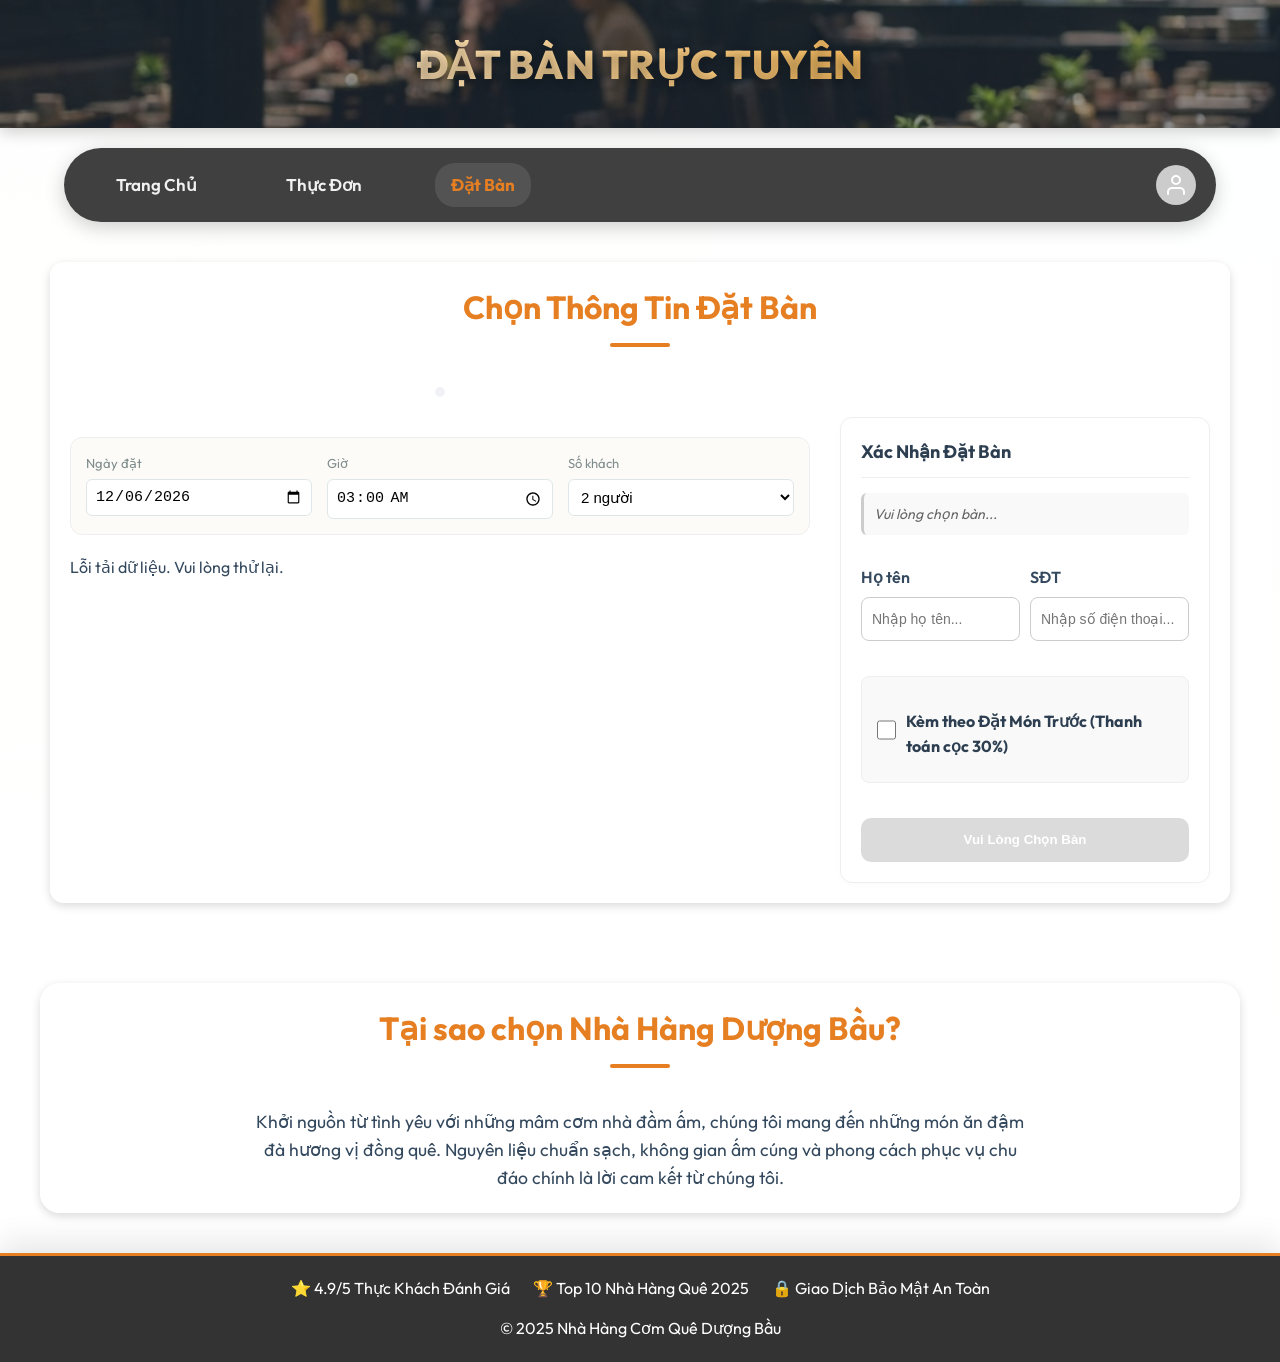
==== commit cfa6a48c: "feat: Premium dropdown menu, smooth logout modal, fix renderUserHeader" ====
--- a/booking.html
+++ b/booking.html
@@ -202,7 +202,14 @@
         </footer>
     </div>
 
-    <script src="js/main.js?v=4"></script>
+    <!-- JS Modules (thứ tự nạp quan trọng: main → utils → cart → menu → payment → booking) -->
+    <script src="js/main.js?v=5.0"></script>
+    <script src="js/utils.js?v=3.0"></script>
+    <script src="js/cart.js?v=3.0"></script>
+    <script src="js/menu.js?v=3.0"></script>
+    <script src="js/payment.js?v=3.0"></script>
+    <script src="js/booking.js?v=3.0"></script>
+
     <script>
         // Init logic specifically for this page
         document.addEventListener('DOMContentLoaded', () => {
--- a/style.css
+++ b/style.css
@@ -1,1977 +1,2386 @@
-@import url('https://fonts.googleapis.com/css2?family=Outfit:wght@300;400;500;600;700&display=swap');
-
-/* =========================================
-   GLOBAL VARIABLES & RESET
-   ========================================= */
-:root {
-    --primary: #e67e22;       /* Burning Orange */
-    --primary-dark: #d35400;
-    --accent: #2c3e50;        /* Dark Blue */
-    --text-main: #34495e;
-    --text-light: #7f8c8d;
-    --bg-body: #f4f6f9;
-    --bg-card: #ffffff;
-    --success: #27ae60;
-    --danger: #c0392b;
-    --warning: #f39c12;
-    --radius: 12px;
-    --shadow: 0 4px 12px rgba(0,0,0,0.08);
-}
-
-* {
-    box-sizing: border-box;
-    margin: 0;
-    padding: 0;
-}
-
-body {
-    font-family: 'Outfit', sans-serif;
-    /* Premium Gradient: Warm light orange top-left, Cool light blue top-right */
-    background-color: #fdfbf7; 
-    background-image: 
-        radial-gradient(circle at 0% 0%, rgba(255, 235, 220, 0.6) 0%, transparent 60%),
-        radial-gradient(circle at 100% 0%, rgba(220, 240, 255, 0.4) 0%, transparent 50%);
-    background-attachment: fixed;
-    color: var(--text-main);
-    line-height: 1.6;
-    -webkit-font-smoothing: antialiased;
-    min-height: 100vh;
-}
-
-/* Overlay for better text readability on bg */
-.bg-overlay {
-    background: rgba(255, 255, 255, 0.85); /* Light overlay */
-    min-height: 100vh;
-    backdrop-filter: blur(5px);
-}
-
-a { text-decoration: none; color: inherit; transition: 0.3s; }
-ul { list-style: none; }
-img { display: block; max-width: 100%; }
-
-/* =========================================
-   HEADER & NAVIGATION
-   ========================================= */
-header {
-    text-align: center;
-    padding: 40px 0 20px;
-    background: transparent;
-    color: var(--accent);
-}
-
-header h1 {
-    font-size: clamp(2.5rem, 5vw, 3.5rem);
-    font-weight: 700;
-    text-shadow: 0 2px 4px rgba(0,0,0,0.1);
-    margin: 0;
-    color: var(--primary);
-}
-
-nav.main-nav {
-    background: rgba(44, 62, 80, 0.95);
-    color: white;
-    padding: 15px 30px;
-    display: flex;
-    justify-content: center;
-    align-items: center;
-    gap: 30px;
-    position: sticky;
-    top: 20px;
-    width: 90%;
-    max-width: 1200px;
-    margin: 0 auto;
-    border-radius: 99px;
-    backdrop-filter: blur(10px);
-    z-index: 100;
-    box-shadow: 0 5px 20px rgba(0,0,0,0.2);
-}
-
-nav a {
-    color: #ecf0f1;
-    font-weight: 600;
-    font-size: 1.1rem;
-    padding: 8px 16px;
-    border-radius: 20px;
-    min-height: 44px;
-    display: flex;
-    align-items: center;
-}
-
-nav a:hover, nav a.active {
-    background: rgba(255,255,255,0.1);
-    color: var(--primary);
-}
-
-.nav-auth {
-    margin-left: auto;
-    display: flex;
-    align-items: center;
-    gap: 10px;
-}
-
-/* =========================================
-   LAYOUT & CONTAINERS
-   ========================================= */
-.container {
-    max-width: 1200px;
-    margin: 40px auto;
-    padding: 0 20px;
-}
-
-.section-box {
-    background: var(--bg-card);
-    padding: 40px;
-    border-radius: 24px;
-    box-shadow: var(--shadow);
-    margin-bottom: 40px;
-}
-
-.section-box h2 {
-    text-align: center;
-    font-size: clamp(1.8rem, 4vw, 2.5rem);
-    color: var(--accent);
-    margin-bottom: 40px;
-    position: relative;
-    display: inline-block;
-    left: 50%;
-    transform: translateX(-50%);
-}
-
-.section-box h2::after {
-    content: '';
-    display: block;
-    width: 60px;
-    height: 4px;
-    background: var(--primary);
-    margin: 10px auto 0;
-    border-radius: 2px;
-}
-
-/* =========================================
-   MENU GRID (FIXED LAYOUT SHIFT)
-   ========================================= */
-.menu-grid {
-    display: grid;
-    grid-template-columns: repeat(auto-fill, minmax(260px, 1fr));
-    gap: 30px;
-}
-
-.menu-item {
-    background: white;
-    border-radius: 16px;
-    overflow: hidden;
-    border: 1px solid #f0f0f0;
-    box-shadow: 0 4px 10px rgba(0,0,0,0.05);
-    transition: all 0.3s ease;
-    display: flex;
-    flex-direction: column;
-    /* Ensure height doesn't jump */
-    height: 100%; 
-    position: relative;
-    z-index: 1;
-}
-
-.menu-item:hover {
-    transform: none; /* No vertical movement */
-    box-shadow: 0 0 0 2px var(--primary), 0 10px 25px rgba(0,0,0,0.1); /* Ring effect like booking */
-    border-color: var(--primary);
-    z-index: 2;
-}
-
-.menu-item img {
-    width: 100%;
-    height: 200px;
-    object-fit: cover;
-    transition: transform 0.5s ease;
-}
-
-.menu-item:hover img {
-    transform: scale(1.05);
-}
-
-.menu-item h3 {
-    padding: 15px 15px 5px;
-    font-size: 1.25rem;
-    color: var(--accent);
-    margin: 0;
-}
-
-.menu-item p {
-    padding: 0 15px;
-    font-size: 0.95rem;
-    color: var(--text-light);
-    margin-bottom: 15px;
-    flex-grow: 1; /* Pushes price/button to bottom */
-}
-
-.menu-item .price {
-    font-size: 1.2rem;
-    font-weight: 700;
-    color: var(--primary);
-    padding: 0 15px;
-    margin-bottom: 15px;
-}
-
-/* FIX: Button is always visible or takes up space */
-.add-to-cart {
-    display: block; /* Always block */
-    width: calc(100% - 30px);
-    margin: 0 15px 20px;
-    padding: 10px;
-    background: var(--primary);
-    color: white;
-    font-weight: 600;
-    border: none;
-    border-radius: 12px;
-    cursor: pointer;
-    transition: all 0.2s ease;
-    text-align: center;
-    min-height: 44px;
-}
-
-.add-to-cart:hover {
-    background: var(--primary-dark);
-    transform: translateY(-2px);
-    box-shadow: 0 4px 10px rgba(230, 126, 34, 0.3);
-}
-
-/* =========================================
-   CART & UTILITIES
-   ========================================= */
-.badge {
-    display: inline-flex;
-    justify-content: center;
-    align-items: center;
-    padding: 6px 12px;
-    border-radius: 20px;
-    font-size: 0.85rem;
-    font-weight: 600;
-    line-height: normal;
-    text-align: center;
-    white-space: nowrap;
-    min-width: 110px; /* Ensure uniform width */
-    height: 32px; /* Fixed height for consistency */
-}
-.badge-success { background: #27ae60; color: white; }
-.badge-warning { background: #f39c12; color: white; }
-.badge-danger { background: #e74c3c; color: white; }
-
-/* ... Rest of Toast, Spinner, and Booking Styles preserved below ... */
-
-
-
-header {
-    background: rgba(44, 62, 80, 0.8); /* Semi-transparent dark background */
-    color: white;
-    text-align: center;
-    padding: 2rem;
-    position: relative;
-    overflow: hidden;
-}
-
-header h1 {
-    font-size: 2.5rem;
-    position: relative;
-    z-index: 2;
-}
-
-header::before {
-    content: "";
-    position: absolute;
-    top: 0;
-    left: 0;
-    width: 100%;
-    height: 100%;
-    background: url('https://images.unsplash.com/photo-1552566626-52f8b828add9?ixlib=rb-4.0.3&auto=format&fit=crop&w=1350&q=80') no-repeat center center;
-    background-size: cover;
-    opacity: 0.2; /* Faint image overlay */
-    z-index: 1;
-}
-
-nav {
-    background: rgba(52, 73, 94, 0.9); /* Semi-transparent navigation */
-    padding: 1rem;
-    display: flex;
-    justify-content: center;
-    gap: 1rem;
-}
-
-nav a {
-    color: white;
-    text-decoration: none;
-    margin: 0 1rem;
-    font-size: 1.1rem;
-    transition: color 0.3s ease;
-    min-height: 44px;
-    display: flex;
-    align-items: center;
-}
-
-nav a:hover {
-    color: #3498db;
-}
-
-.container {
-    max-width: 1200px;
-    margin: 2rem auto;
-    padding: 0 1rem;
-}
-
-/* [Legacy duplicates removed] */
-
-/* [Legacy menu styles fully cleared] */
-
-/* [Legacy duplicates deleted] */
-
-/* [Legacy menu styles fully deleted] */
-
-.cart-item {
-    display: flex;
-    justify-content: space-between;
-    align-items: center;
-    padding: 0.5rem;
-    border-bottom: 1px solid #ddd;
-    flex-wrap: wrap;
-}
-
-.cart-item span {
-    flex: 1;
-    margin-right: 0.5rem;
-}
-
-.cart-item button {
-    background-color: #e74c3c;
-    color: white;
-    border: none;
-    padding: 0.3rem 0.6rem;
-    border-radius: 4px;
-    cursor: pointer;
-    font-size: 0.8rem;
-}
-
-.cart-item button:hover {
-    background-color: #c0392b;
-}
-
-#cart-items:empty::after {
-    content: "Giỏ hàng đang trống";
-    color: #666;
-    text-align: center;
-    display: block;
-    padding: 1rem;
-}
-
-#cart-total {
-    font-weight: bold;
-    margin-top: 1rem;
-    text-align: right;
-    font-size: 1.1rem;
-}
-
-#checkout-btn {
-    background-color: #2ecc71;
-    color: white;
-    border: none;
-    padding: 0.75rem;
-    border-radius: 4px;
-    cursor: pointer;
-    font-size: 1rem;
-    margin-top: 1rem;
-    display: block;
-    width: 200px;
-    margin-left: auto;
-    min-height: 44px;
-}
-
-#checkout-btn:hover {
-    background-color: #27ae60;
-}
-
-.booking-form {
-    display: grid;
-    gap: 1rem;
-    max-width: 500px;
-    margin: 0 auto;
-}
-
-.booking-form label {
-    font-weight: bold;
-}
-
-.booking-form input, .booking-form select {
-    width: 100%;
-    padding: 0.5rem;
-    border: 1px solid #ddd;
-    border-radius: 4px;
-    font-size: 1rem;
-}
-
-.booking-form button {
-    background-color: #3498db;
-    color: white;
-    border: none;
-    padding: 0.75rem;
-    border-radius: 4px;
-    cursor: pointer;
-    font-size: 1rem;
-    min-height: 44px;
-}
-
-.booking-form button:hover {
-    background-color: #2980b9;
-}
-
-#payment-qr {
-    display: none;
-    margin-top: 1rem;
-    text-align: center;
-    padding: 1rem;
-    background-color: #fff;
-    border-radius: 8px;
-    box-shadow: 0 2px 4px rgba(0,0,0,0.1);
-}
-
-#payment-instructions {
-    margin-bottom: 0.5rem;
-    font-size: 1rem;
-    color: #2c3e50;
-}
-
-#qr-code-img {
-    max-width: 200px;
-    display: block;
-    margin: 0 auto;
-}
-
-footer {
-    background-color: rgba(44, 62, 80, 0.8); /* Semi-transparent footer */
-    color: white;
-    text-align: center;
-    padding: 1rem;
-    margin-top: 2rem;
-}
-
-@media (max-width: 768px) {
-    .menu-grid {
-        grid-template-columns: 1fr;
-    }
-
-    header h1 {
-        font-size: 1.8rem;
-    }
-
-    .cart-item {
-        flex-direction: column;
-        align-items: flex-start;
-    }
-
-    .cart-item button {
-        margin-top: 0.5rem;
-    }
-
-    #checkout-btn {
-        width: 100%;
-        min-height: 44px;
-}
-}
-.status-badge {
-    display: inline-block;
-    padding: 5px 10px;
-    border-radius: 12px;
-    font-size: 12px;
-    font-weight: bold;
-    color: white;
-    margin-top: 5px;
-}
-
-.badge-success {
-    background-color: #27ae60;
-}
-
-.badge-warning {
-    background-color: #f39c12;
-}
-
-.badge-danger {
-    background-color: #e74c3c;
-}
-.badge {
-    display: inline-block;
-    padding: 3px 8px;
-    border-radius: 999px;
-    font-size: 11px;
-    font-weight: 600;
-    cursor: pointer; /* cho dễ bấm */
-}
-
-/* =========================================
-   FOOTER
-   ========================================= */
-footer {
-    background: #1e272e;
-    color: #bdc3c7;
-    text-align: center;
-    padding: 50px 20px;
-    margin-top: 80px;
-    border-top: 3px solid var(--primary);
-    font-size: 1rem;
-    box-shadow: 0 -10px 30px rgba(0,0,0,0.1);
-}
-
-footer p {
-    margin: 5px 0;
-}
-
-footer strong {
-    color: white;
-    font-size: 1.2rem;
-    display: block;
-    margin-bottom: 10px;
-}
-
-
-
-
-
-
-
-/* [Legacy styles removed] */
-
-/* ====== NAV ====== */
-nav.main-nav {
-    background: rgba(0,0,0,0.75);
-    color: white;
-    padding: 15px 20px;
-    display: flex;
-    justify-content: center;
-    align-items: center;
-    gap: 25px;
-    position: sticky;
-    top: 0;
-    backdrop-filter: blur(6px);
-    z-index: 50;
-}
-
-nav a {
-    color: #f1f1f1;
-    font-weight: 600;
-    text-decoration: none;
-    font-size: 17px;
-    min-height: 44px;
-    display: flex;
-    align-items: center;
-}
-
-nav a:hover {
-    color: #e67e22; /* Changed to Orange */
-}
-
-.nav-auth {
-    margin-left: auto;
-    display: flex;
-    gap: 12px;
-}
-
-.auth-btn {
-    padding: 6px 12px;
-    border-radius: 6px;
-    border: none;
-    cursor: pointer;
-    font-weight: 600;
-}
-
-.auth-btn:hover {
-    opacity: 0.85;
-}
-
-.auth-btn.secondary {
-    background: #2ecc71;
-    color: #fff;
-}
-
-.auth-user {
-    color: #fff;
-    font-size: 14px;
-    font-weight: 600;
-    margin-right: 4px;
-}
-
-/* ======= CONTENT ======= */
-.container {
-    max-width: 1200px;
-    margin: 30px auto;
-    padding: 10px;
-}
-
-.section-box {
-    background: rgba(255,255,255,0.95);
-    padding: 20px;
-    border-radius: 14px;
-    box-shadow: 0 3px 10px rgba(0,0,0,0.15);
-    margin-bottom: 30px;
-}
-
-.section-box h2 {
-    margin-top: 0;
-    text-align: center;
-    font-size: clamp(24px, 4vw, 32px);
-    color: #e67e22; /* Changed to Orange */
-}
-
-/* MENU GRID */
-.menu-grid {
-    display: grid;
-    grid-template-columns: repeat(auto-fit, minmax(240px, 1fr));
-    gap: 20px;
-}
-
-.menu-item {
-    background: #fff;
-    border-radius: 12px;
-    overflow: hidden; /* Keep hidden for image rounding */
-    border: 1px solid #eee;
-    box-shadow: 0 2px 6px rgba(0,0,0,0.1);
-    padding: 0; 
-    text-align: left;
-    /* Use SPECIFIC transitions */
-    transition: box-shadow 0.3s ease, border-color 0.3s ease;
-    cursor: pointer;
-    position: relative;
-    z-index: 1;
-}
-
-.menu-item:hover {
-    /* No movement (transform) to keep layout 100% static */
-    box-shadow: 0 5px 15px rgba(0,0,0,0.2); /* Deep shadow */
-    border-color: #e67e22; /* Changed to Orange */
-    z-index: 10;
-}
-
-.menu-item img {
-    width: 100%;
-    height: 160px;
-    object-fit: cover;
-    border-radius: 0;
-    transition: transform 0.5s ease; /* Zoom chậm hơn chút cho sang */
-}
-
-.menu-item:hover img {
-    transform: scale(1.08); /* Zoom nhẹ hình ảnh */
-}
-
-.menu-item h3 {
-    margin: 10px;
-    font-size: 1.17em;
-}
-
-.menu-item p {
-    margin: 0 10px;
-    color: #666;
-}
-
-.price {
-    color: #27ae60;
-    font-weight: bold;
-    margin-left: 10px;
-}
-
-.add-to-cart {
-    width: fit-content;
-    min-width: 120px;
-    margin: 10px auto;
-    padding: 12px 25px; /* Tăng padding chút cho giống */
-    background: #e67e22; /* Màu cam giống nút thanh toán */
-    color: white;
-    font-weight: bold; /* Chữ đậm */
-    border: none;
-    border-radius: 25px;
-    cursor: pointer;
-    display: block;
-    transition: all 0.2s ease;
-    min-height: 44px;
-}
-
-.add-to-cart:hover {
-    background: #d35400; /* Cam đậm khi hover */
-    transform: translateY(-2px); /* Hiệu ứng nhấc nhẹ lên */
-    box-shadow: 0 4px 8px rgba(230, 126, 34, 0.3); /* Bóng đổ */
-}
-
-/* CART */
-#checkout-btn {
-    margin-top: 15px;
-    background: #e67e22;
-    padding: 12px 30px;
-    border: none;
-    border-radius: 25px; /* Đồng bộ bo tròn luôn cho đẹp */
-    color: white;
-    cursor: pointer;
-    font-weight: bold;
-    width: fit-content;
-    display: block;
-    margin-left: auto; /* Đẩy sang góc phải */
-    transition: all 0.2s ease;
-    min-height: 44px;
-}
-
-#checkout-btn:hover {
-    background: #d35400;
-    transform: translateY(-2px);
-    box-shadow: 0 4px 8px rgba(230, 126, 34, 0.3);
-}
-
-/* BOOKING */
-form label {
-    font-weight: 600;
-    display: block;
-    margin-top: 10px;
-}
-
-form input, form select {
-    width: 100%;
-    margin-top: 6px;
-    margin-bottom: 15px;
-    padding: 10px;
-    border-radius: 8px;
-    border: 1px solid #ccc;
-    font-size: 14px;
-    min-height: 44px;
-}
-
-form button {
-    background: #e67e22; /* Changed to Orange */
-    color: white;
-    padding: 12px;
-    border: none;
-    width: 100%;
-    border-radius: 10px;
-    cursor: pointer;
-    font-weight: bold;
-    transition: background 0.2s ease;
-    min-height: 44px;
-}
-
-form button:hover {
-    background: #d35400; /* Darker orange on hover */
-}
-
-footer {
-    background: rgba(0,0,0,0.8);
-    color: #fff;
-    text-align: center;
-    padding: 20px;
-    margin-top: 40px;
-}
-
-/* =========================================
-   FLOATING CART WIDGET
-   ========================================= */
-
-#floating-cart-container {
-    position: fixed;
-    bottom: 20px;
-    right: 20px;
-    z-index: 1000;
-    font-family: 'Segoe UI', sans-serif;
-}
-
-#floating-cart-btn {
-    width: 60px;
-    height: 60px;
-    border-radius: 50%;
-    background: #e67e22;
-    color: white;
-    border: none;
-    box-shadow: 0 4px 12px rgba(0,0,0,0.3);
-    cursor: pointer;
-    display: flex;
-    align-items: center;
-    justify-content: center;
-    position: relative;
-    transition: transform 0.2s, background 0.2s;
-}
-
-.user-avatar-btn {
-    width: 40px;
-    height: 40px;
-    border-radius: 50%;
-    background: #ccc; /* Default gray for guest */
-    color: white;
-    cursor: pointer;
-    font-weight: bold;
-    display: flex;
-    align-items: center;
-    justify-content: center;
-    font-size: 18px;
-    overflow: hidden;
-    transition: all 0.2s;
-    border: 2px solid transparent; /* Default no border */
-}
-
-.user-avatar-btn.logged-in {
-    background: #e67e22; /* Orange for user */
-    border: 2px solid #d35400; /* Darker orange border as requested */
-    box-shadow: 0 0 0 2px #e67e22; /* Double ring effect or just simple border */
-}
-/* Adjusting to match "viền màu cam" exactly as requested */
-.user-avatar-btn.logged-in {
-    border: 3px solid #e67e22; /* Orange border */
-    background: #e67e22;
-}
-
-.user-avatar-btn:hover {
-    filter: brightness(1.1);
-}
-
-#floating-cart-btn:hover {
-    background: #d35400;
-    transform: scale(1.1);
-}
-
-#floating-cart-btn .badge {
-    position: absolute;
-    top: -5px;
-    right: -5px;
-    background: #e74c3c;
-    color: white;
-    font-size: 12px;
-    padding: 0;
-    border-radius: 50%;
-    border: 2px solid var(--bg-body); /* Blend with bg */
-    /* Reset text badge styles */
-    min-width: 24px;
-    width: 24px;
-    height: 24px;
-    line-height: 24px; /* Fallback */
-    display: flex;
-    justify-content: center;
-    align-items: center;
-    box-shadow: 0 2px 5px rgba(0,0,0,0.2);
-}
-
-/* POPUP (Chat-like) */
-#floating-cart-popup {
-    position: absolute;
-    bottom: 80px;
-    right: 0;
-    width: 350px;
-    max-height: 500px;
-    background: white;
-    border-radius: 12px;
-    box-shadow: 0 5px 20px rgba(0,0,0,0.2);
-    display: flex;
-    flex-direction: column;
-    overflow: hidden;
-    transition: all 0.3s ease;
-    border: 1px solid #eee;
-}
-
-/* Hidden state */
-#floating-cart-popup.hidden {
-    opacity: 0;
-    visibility: hidden;
-    transform: translateY(20px) scale(0.95);
-    pointer-events: none;
-}
-
-.cart-header {
-    background: #2c3e50;
-    color: white;
-    padding: 15px;
-    display: flex;
-    justify-content: space-between;
-    align-items: center;
-}
-
-.cart-header h3 {
-    margin: 0;
-    font-size: 18px;
-}
-
-.close-cart {
-    cursor: pointer;
-    font-size: 24px;
-    line-height: 1;
-}
-
-.cart-body {
-    flex: 1;
-    overflow-y: auto;
-    padding: 10px;
-    max-height: 300px;
-}
-
-.cart-footer {
-    border-top: 1px solid #eee;
-    padding: 15px;
-    background: #f9f9f9;
-}
-
-/* Override cart item styles for small popup */
-#floating-cart-popup .cart-item {
-    font-size: 14px;
-    margin-bottom: 8px;
-    padding-bottom: 8px;
-}
-
-#floating-cart-popup .cart-item button {
-    padding: 2px 6px;
-    font-size: 12px;
-}
-
-.payment-options {
-    margin: 10px 0;
-}
-
-.payment-options h4 {
-    margin: 5px 0;
-    font-size: 14px;
-    color: #555;
-}
-
-.payment-options label {
-    font-size: 14px;
-    margin-right: 10px;
-    cursor: pointer;
-}
-
-#floating-cart-popup #checkout-btn {
-    width: 100%;
-    margin-top: 10px;
-    margin-left: 0;
-    min-height: 44px;
-}
-
-#floating-cart-popup #cart-total {
-    text-align: center;
-    color: #e74c3c;
-    font-size: 16px;
-}
-
-/* TOAST NOTIFICATION */
-.toast-notification {
-    position: fixed;
-    bottom: 20px;
-    right: 20px;
-    background: #333;
-    color: white;
-    padding: 12px 24px;
-    border-radius: 8px;
-    box-shadow: 0 4px 12px rgba(0,0,0,0.15);
-    opacity: 0;
-    transform: translateY(20px);
-    transition: all 0.3s ease;
-    z-index: 10000;
-    font-size: 14px;
-    display: flex;
-    align-items: center;
-}
-
-.toast-notification.show {
-    opacity: 1;
-    transform: translateY(0);
-}
-
-.toast-success { background: #27ae60; }
-.toast-error { background: #e74c3c; }
-.toast-warning { background: #f39c12; }
-.toast-info { background: #3498db; }
-
-/* SPINNER */
-.spinner {
-    display: inline-block;
-    width: 16px;
-    height: 16px;
-    border: 2px solid rgba(255,255,255,0.3);
-    border-radius: 50%;
-    border-top-color: #fff;
-    animation: spin 1s ease-in-out infinite;
-    margin-right: 8px;
-    vertical-align: middle;
-}
-
-@keyframes spin {
-    to { transform: rotate(360deg); }
-}
-/* Responsive */
-@media (max-width: 480px) {
-    #floating-cart-popup {
-        width: 300px;
-        right: -10px; /* Adjust slightly if needed */
-    }
-}
-
-/* =========================================
-   BOOKING PAGE STYLES
-   ========================================= */
-
-.booking-filter {
-    display: flex;
-    flex-wrap: wrap;
-    gap: 20px;
-    margin-bottom: 25px;
-    padding-bottom: 20px;
-    border-bottom: 1px solid #eee;
-}
-
-.filter-group {
-    flex: 1;
-    min-width: 150px;
-}
-
-.filter-group label {
-    font-size: 14px;
-    color: #555;
-    margin-bottom: 5px;
-    display: block;
-}
-
-.filter-group input, .filter-group select {
-    width: 100%;
-    padding: 10px;
-    border: 1px solid #ddd;
-    border-radius: 6px;
-    font-size: 15px;
-}
-
-/* HALL TABS */
-.hall-selection {
-    margin-bottom: 20px;
-    text-align: center;
-}
-
-.hall-tabs {
-    display: inline-flex;
-    background: #f1f1f1;
-    padding: 5px;
-    border-radius: 8px;
-    gap: 5px;
-}
-
-.hall-tab {
-    padding: 10px 20px;
-    border: none;
-    background: transparent;
-    cursor: pointer;
-    font-weight: 600;
-    color: #666;
-    border-radius: 6px;
-    transition: all 0.2s;
-}
-
-.hall-tab.active {
-    background: #fff;
-    color: #e67e22; /* Changed to Orange */
-    box-shadow: 0 2px 4px rgba(0,0,0,0.1);
-}
-
-/* TABLE GRID */
-.table-grid {
-    display: grid;
-    grid-template-columns: repeat(auto-fill, minmax(80px, 1fr));
-    gap: 15px;
-    margin: 20px 0;
-    justify-items: center;
-}
-
-/* Container chứa lưới bàn */
-.floor-grid {
-    display: none; /* Mặc định ẩn, chỉ hiện khi active */
-    grid-template-columns: repeat(auto-fill, minmax(120px, 1fr)); /* Tự động xếp hàng */
-    gap: 20px; /* Khoảng cách giữa các bàn */
-    margin-top: 20px;
-    padding: 20px;
-    background: #f9f9f9;
-    border-radius: 10px;
-}
-
-.floor-grid.active {
-    display: grid; /* Hiện tầng đang chọn */
-}
-
-/* Ô Bàn (Từng cái bàn) */
-.table-box {
-    background-color: #fff;
-    border: 2px solid #e0e0e0;
-    border-radius: 12px;
-    padding: 25px 10px;
-    text-align: center;
-    cursor: pointer;
-    transition: all 0.3s ease;
-    box-shadow: 0 2px 5px rgba(0,0,0,0.05);
-    position: relative;
-    user-select: none;
-}
-
-.table-box h3 { margin: 0; font-size: 16px; color: #333; }
-.table-box p { margin: 5px 0 0; font-size: 12px; color: #777; }
-
-/* Trạng thái Bàn Trống (Available) - Xanh Biển */
-.table-box.available {
-    background-color: #e3f2fd; /* Light Blue */
-    border-color: #2196f3;     /* Blue */
-    color: #1565c0;
-}
-.table-box.available:hover {
-    background-color: #bbdefb;
-    transform: translateY(-3px);
-    box-shadow: 0 4px 8px rgba(33, 150, 243, 0.2);
-}
-
-/* Trạng thái Đã Đặt (Booked) - Đỏ */
-.table-box.booked {
-    background-color: #ffebee;
-    border-color: #e57373;
-    color: #c62828;
-    cursor: not-allowed;
-    opacity: 0.8;
-}
-.table-box.booked::after {
-    content: "Đã đặt";
-    display: block;
-    font-size: 10px;
-    color: #c62828;
-    font-weight: bold;
-    margin-top: 5px;
-}
-
-/* Trạng thái Đang Chọn (Selected) - Cam (để nổi bật trên nền xanh) */
-.table-box.selected {
-    background-color: #fff3e0;
-    border-color: #ff9800;
-    color: #ef6c00;
-    box-shadow: 0 0 0 3px rgba(255, 152, 0, 0.4);
-    transform: scale(1.05);
-}
-
-/* CONFIRM FORM */
-.booking-confirm-form {
-    background: #f9f9f9;
-    padding: 20px;
-    border-radius: 12px;
-    margin-top: 30px;
-    border: 1px solid #eee;
-}
-
-.booking-confirm-form h3 {
-    margin-top: 0;
-    color: #333;
-    font-size: 18px;
-    margin-bottom: 10px;
-}
-
-.summary-text {
-    font-size: 15px;
-    color: #555;
-    margin-bottom: 20px;
-    font-style: italic;
-}
-
-/* BOOKING PAGE LAYOUT */
-.booking-layout {
-    display: flex;
-    gap: 30px;
-    align-items: flex-start;
-}
-
-.booking-left-col {
-    flex: 2; /* Chiếm 2/3 không gian */
-}
-
-.booking-right-col {
-    flex: 1; /* Chiếm 1/3 không gian */
-    position: sticky;
-    top: 20px;
-}
-
-/* RESPONSIVE */
-@media (max-width: 768px) {
-    .booking-layout {
-        flex-direction: column;
-    }
-    .booking-right-col {
-        position: static;
-        width: 100%;
-    }
-}
-
-button:disabled {
-    background: #ccc !important;
-    cursor: not-allowed;
-    opacity: 0.7;
-}
-
-/* BACK BUTTON STYLE */
-.back-btn {
-    display: inline-flex;
-    align-items: center;
-    padding: 8px 16px;
-    background-color: white;
-    color: #555;
-    border: 1px solid #ddd;
-    border-radius: 20px;
-    text-decoration: none;
-    font-size: 14px;
-    font-weight: 500;
-    transition: all 0.3s ease;
-    box-shadow: 0 2px 4px rgba(0,0,0,0.05);
-}
-
-.back-btn:hover {
-    background-color: #e67e22; /* Changed to Orange */
-    color: white;
-    border-color: #e67e22; /* Changed to Orange */
-    transform: translateX(-3px);
-    box-shadow: 0 4px 8px rgba(230, 126, 34, 0.2); /* Adapted shadow color */
-}
-
-/* Nav Active State */
-nav a.active {
-    color: #e67e22; /* Changed to Orange */
-    font-weight: bold;
-}
-
-/* =========================================
-   QR PAYMENT MODAL STYLES
-   ========================================= */
-
-.modal-overlay {
-    position: fixed;
-    top: 0;
-    left: 0;
-    width: 100%;
-    height: 100%;
-    background: rgba(0, 0, 0, 0.6);
-    backdrop-filter: blur(8px);
-    z-index: 2000;
-    display: flex;
-    align-items: center;
-    justify-content: center;
-    opacity: 0;
-    visibility: hidden;
-    transition: all 0.3s ease;
-}
-
-.modal-overlay.show {
-    opacity: 1;
-    visibility: visible;
-}
-
-.modal-content {
-    background: #ffffff;
-    width: 90%;
-    max-width: 420px;
-    border-radius: 20px;
-    box-shadow: 0 20px 60px rgba(0, 0, 0, 0.2);
-    padding: 30px;
-    position: relative;
-    transform: translateY(20px);
-    transition: transform 0.4s cubic-bezier(0.175, 0.885, 0.32, 1.275); 
-    text-align: center;
-}
-
-.modal-overlay.show .modal-content {
-    transform: translateY(0);
-}
-
-.close-modal {
-    position: absolute;
-    top: 15px;
-    right: 20px;
-    font-size: clamp(24px, 4vw, 32px);
-    color: #aaa;
-    cursor: pointer;
-    transition: color 0.2s;
-}
-
-.close-modal:hover {
-    color: var(--danger);
-}
-
-.modal-header h2 {
-    color: var(--primary);
-    margin-bottom: 5px;
-    font-size: 1.8rem;
-}
-
-.modal-header p {
-    color: var(--text-light);
-    font-size: 0.95rem;
-    margin-bottom: 25px;
-}
-
-.qr-container {
-    background: #f8f9fa;
-    padding: 15px;
-    border-radius: 12px;
-    display: inline-block;
-    border: 2px dashed #ddd;
-    margin-bottom: 20px;
-}
-
-.qr-image {
-    width: 220px;
-    height: 220px;
-    object-fit: contain;
-    border-radius: 8px;
-    margin-bottom: 10px;
-}
-
-.qr-note {
-    font-size: 0.85rem;
-    color: var(--text-light);
-    margin: 0;
-}
-
-.payment-details {
-    text-align: left;
-    background: #fafafa;
-    padding: 15px;
-    border-radius: 12px;
-    margin-bottom: 20px;
-    border: 1px solid #eee;
-}
-
-.detail-row {
-    display: flex;
-    justify-content: space-between;
-    align-items: center;
-    margin-bottom: 10px;
-    font-size: 0.95rem;
-}
-
-.detail-row:last-child {
-    margin-bottom: 0;
-}
-
-.detail-row .label {
-    color: var(--text-light);
-}
-
-.detail-row .value {
-    font-weight: 600;
-    color: var(--accent);
-}
-
-.detail-row .value.highlight {
-    color: var(--primary);
-    font-size: 1.1rem;
-    font-weight: 700;
-}
-
-.copy-box {
-    display: flex;
-    align-items: center;
-    gap: 8px;
-    background: white;
-    padding: 4px 8px;
-    border-radius: 6px;
-    border: 1px solid #eee;
-}
-
-.copy-btn {
-    background: none;
-    border: none;
-    cursor: pointer;
-    color: var(--text-light);
-    display: flex;
-    align-items: center;
-    padding: 2px;
-    transition: color 0.2s;
-}
-
-.copy-btn:hover {
-    color: var(--primary);
-}
-
-.bank-info {
-    font-size: 0.9rem;
-    color: var(--text-light);
-    margin-bottom: 25px;
-    line-height: 1.4;
-}
-
-.bank-info strong {
-    color: var(--accent);
-}
-
-.btn-finish {
-    background: var(--primary);
-    color: white;
-    border: none;
-    width: 100%;
-    padding: 14px;
-    font-size: 1rem;
-    font-weight: 600;
-    border-radius: 12px;
-    cursor: pointer;
-    transition: all 0.2s;
-    box-shadow: 0 4px 15px rgba(230, 126, 34, 0.3);
-}
-
-.btn-finish:hover {
-    background: var(--primary-dark);
-    transform: translateY(-2px);
-    box-shadow: 0 6px 20px rgba(230, 126, 34, 0.4);
-}
-
-.hidden {
-    display: none !important;
-}
-/* =========================================
-   HERO SECTION (Phase 5)
-   ========================================= */
-/* =========================================
-   HERO SECTION (Phase 5)
-   ========================================= */
-#hero {
-    height: 70vh; /* Increased height */
-    min-height: 500px;
-    background: linear-gradient(135deg, rgba(44, 62, 80, 0.8), rgba(44, 62, 80, 0.5)), url('photo/luxury_bg.png'); /* Deep blue/dark overlay */
-    background-size: cover;
-    background-position: center;
-    background-attachment: scroll; /* Fixed is jittery on some mobile */
-    display: flex;
-    align-items: center;
-    justify-content: center;
-    text-align: center;
-    color: white;
-    position: relative;
-    margin-top: -80px; /* Pull behind nav */
-    padding-top: 80px;
-    clip-path: polygon(0 0, 100% 0, 100% 90%, 0 100%); /* Slanted bottom edge for modern look */
-}
-
-/* Adjust layout since nav is sticky top */
-.bg-overlay {
-    margin-top: 0;
-}
-
-#hero h1 {
-    font-size: 4rem;
-    margin-bottom: 15px;
-    font-weight: 800;
-    line-height: 1.1;
-    letter-spacing: -1px;
-    text-transform: uppercase;
-    background: linear-gradient(to right, #fff, #f39c12);
-    -webkit-background-clip: text;
-    background-clip: text; /* Standard property to fix lint warning */
-    -webkit-text-fill-color: transparent;
-    text-shadow: 0 10px 20px rgba(0,0,0,0.2); /* Soft shadow */
-}
-
-#hero p {
-    font-size: 1.3rem;
-    margin-bottom: 40px;
-    max-width: 700px;
-    margin-left: auto;
-    margin-right: auto;
-    font-weight: 300;
-    color: #ecf0f1;
-}
-
-.cta-button {
-    display: inline-block;
-    padding: 16px 48px;
-    background: linear-gradient(to right, #e67e22, #d35400);
-    color: white;
-    font-size: 1.1rem;
-    font-weight: 700;
-    text-decoration: none;
-    border-radius: 50px;
-    transition: all 0.3s ease;
-    box-shadow: 0 10px 25px rgba(230, 126, 34, 0.5);
-    text-transform: uppercase;
-    letter-spacing: 1px;
-    border: 2px solid rgba(255,255,255,0.1);
-}
-
-.cta-button:hover {
-    transform: translateY(-5px) scale(1.05);
-    box-shadow: 0 15px 35px rgba(230, 126, 34, 0.6);
-}
-
-/* Responsive Hero */
-@media (max-width: 768px) {
-    #hero { clip-path: none; height: 60vh; }
-    #hero h1 { font-size: 2.5rem; }
-    #hero p { font-size: 1rem; padding: 0 20px; }
-    .cta-button { padding: 12px 30px; font-size: 1rem; }
-}
-
-/* Feature Reviews Section Mockup Styles */
-/* Feature Reviews Section Mockup Styles */
-#reviews {
-    padding: 100px 20px;
-    background-color: #fdfbf7; /* Creamy warm background */
-    background-image: radial-gradient(#e67e22 0.5px, transparent 0.5px), radial-gradient(#e67e22 0.5px, #fdfbf7 0.5px);
-    background-size: 20px 20px;
-    background-position: 0 0, 10px 10px;
-    text-align: center;
-    position: relative;
-    overflow: hidden;
-}
-
-#reviews::before {
-    content: '';
-    position: absolute;
-    top: 0;
-    left: 0;
-    width: 100%;
-    height: 100%;
-    background: linear-gradient(180deg, rgba(253, 251, 247, 1) 0%, rgba(253, 251, 247, 0.8) 20%, rgba(253, 251, 247, 0.8) 80%, rgba(253, 251, 247, 1) 100%);
-    pointer-events: none;
-}
-
-#reviews h2 {
-    font-size: 2.5rem;
-    margin-bottom: 60px;
-    color: #2c3e50;
-    font-weight: 800;
-    position: relative;
-    display: block; /* Standard block for reliable centering */
-    width: 100%;
-    text-align: center;
-    z-index: 2;
-    font-family: 'Outfit', sans-serif;
-    text-transform: uppercase;
-    letter-spacing: 2px;
-    background: linear-gradient(45deg, #2c3e50, #34495e);
-    -webkit-background-clip: text;
-    background-clip: text;
-    -webkit-text-fill-color: transparent;
-}
-
-#reviews h2::after {
-    content: '';
-    display: block;
-    width: 60px;
-    height: 4px;
-    background: #e67e22;
-    margin: 20px auto 0;
-    border-radius: 2px;
-}
-
-.reviews-grid {
-    display: flex;
-    justify-content: center;
-    gap: 40px;
-    flex-wrap: wrap;
-    max-width: 1200px;
-    margin: 0 auto;
-    position: relative;
-    z-index: 2;
-}
-
-.review-card {
-    background: white;
-    padding: 40px 35px;
-    border-radius: 20px;
-    box-shadow: 0 15px 40px rgba(0,0,0,0.08);
-    width: 340px;
-    text-align: center; /* Center content within card */
-    transition: all 0.4s ease;
-    border: 1px solid rgba(0,0,0,0.02);
-    position: relative;
-    overflow: visible; /* Allow avatar overlap */
-    margin-top: 20px;
-}
-
-.review-card::before {
-    content: '“';
-    position: absolute;
-    top: -20px;
-    left: 20px;
-    font-size: 80px;
-    line-height: 1;
-    color: #e67e22;
-    opacity: 0.15;
-    font-family: serif;
-    z-index: 0;
-}
-
-.review-card:hover {
-    transform: translateY(-10px);
-    box-shadow: 0 25px 50px rgba(0,0,0,0.12);
-}
-
-.review-rating {
-    color: #f39c12;
-    font-size: 1.3rem;
-    margin-bottom: 20px;
-    position: relative;
-    z-index: 1;
-}
-
-.review-comment {
-    font-style: italic;
-    color: #555;
-    margin-bottom: 30px;
-    line-height: 1.8;
-    min-height: 60px;
-    position: relative;
-    z-index: 1;
-    font-size: 1.05rem;
-    font-family: 'Outfit', sans-serif;
-}
-
-.review-author {
-    font-weight: 700;
-    color: #2c3e50;
-    display: flex;
-    flex-direction: column; /* Stack image and name */
-    align-items: center;
-    gap: 10px;
-    position: relative;
-    z-index: 1;
-}
-
-.review-author img {
-    width: 60px;
-    height: 60px;
-    border-radius: 50%;
-    object-fit: cover;
-    border: 3px solid white;
-    box-shadow: 0 5px 15px rgba(0,0,0,0.1);
-}
-
-.review-author span {
-    font-size: 1.1rem;
-    letter-spacing: 0.5px;
-}
-
-/* =========================================
-   BOOKING MAP STYLES
-   ========================================= */
-.booking-section {
-    display: flex;
-    flex-direction: column;
-}
-
-.booking-layout {
-    display: flex;
-    flex-wrap: wrap;
-    gap: 30px;
-}
-
-.booking-left-col {
-    flex: 2;
-    min-width: 300px;
-}
-
-.booking-right-col {
-    flex: 1;
-    min-width: 250px;
-}
-
-.hall-selection {
-    margin-bottom: 20px;
-    display: flex;
-    justify-content: center;
-}
-
-.floor-tabs-container {
-    display: flex;
-    gap: 10px;
-    background: #f1f2f6;
-    padding: 5px;
-    border-radius: 99px;
-}
-
-.floor-tab {
-    padding: 8px 20px;
-    border: none;
-    background: transparent;
-    cursor: pointer;
-    border-radius: 99px;
-    font-weight: 600;
-    color: #7f8c8d;
-    transition: all 0.2s ease;
-}
-
-.floor-tab.active {
-    background: white;
-    color: var(--primary);
-    box-shadow: 0 2px 8px rgba(0,0,0,0.1);
-}
-
-/* FILTER */
-.booking-filter {
-    display: flex;
-    gap: 15px;
-    background: #fdfbf7;
-    padding: 15px;
-    border-radius: 12px;
-    border: 1px solid #eee;
-    margin-bottom: 20px;
-    flex-wrap: wrap;
-}
-
-.booking-filter .filter-group {
-    flex: 1;
-    min-width: 120px;
-}
-
-.booking-filter label {
-    font-size: 13px;
-    color: #7f8c8d;
-    margin-bottom: 5px;
-    display: block;
-}
-
-.booking-filter input, .booking-filter select {
-    width: 100%;
-    margin: 0;
-    border: 1px solid #dfe6e9;
-    padding: 8px;
-    background: white;
-}
-
-/* GRID MAP */
-.booking-grid {
-    display: grid;
-    grid-template-columns: repeat(auto-fill, minmax(100px, 1fr));
-    gap: 15px;
-}
-
-.booking-table-item {
-    background: white;
-    border: 2px solid #ecf0f1; /* Gray border default */
-    border-radius: 12px;
-    padding: 15px 10px;
-    text-align: center;
-    cursor: pointer;
-    transition: all 0.2s ease;
-    display: flex;
-    flex-direction: column;
-    justify-content: center;
-    align-items: center;
-    height: 90px;
-    position: relative;
-    user-select: none;
-}
-
-.booking-table-item:hover {
-    transform: translateY(-2px);
-    box-shadow: 0 4px 10px rgba(0,0,0,0.05);
-    border-color: #bdc3c7;
-}
-
-/* AVAILABLE (Green) */
-.booking-table-item.available {
-    border-color: #27ae60;
-    background-color: #f0fdf4;
-    color: #27ae60;
-}
-.booking-table-item.available:hover {
-    background-color: #27ae60;
-    color: white;
-}
-.booking-table-item.available:hover .t-cap, 
-.booking-table-item.available:hover .t-status {
-    color: white;
-}
-
-/* OCCUPIED (Red) */
-.booking-table-item.occupied {
-    border-color: #e74c3c !important; /* Force Red Border */
-    background-color: #fdedec !important; /* Light Red BG */
-    color: #c0392b !important; /* Red Text */
-    cursor: not-allowed;
-    opacity: 0.8;
-}
-
-.booking-table-item.occupied:hover {
-    transform: none;
-    box-shadow: none;
-}
-
-/* SELECTED (Orange) */
-.booking-table-item.selected {
-    border-color: var(--primary) !important;
-    background-color: var(--primary) !important;
-    color: white !important;
-    transform: scale(1.05);
-    box-shadow: 0 5px 15px rgba(230, 126, 34, 0.4);
-}
-
-.booking-table-item.selected .t-cap,
-.booking-table-item.selected .t-status {
-    color: white; /* Make subtext white */
-}
-
-/* TEXT WITHIN TABLE */
-.t-name {
-    font-weight: 700;
-    font-size: 15px;
-    margin-bottom: 2px;
-}
-
-.t-cap {
-    font-size: 11px;
-    color: #95a5a6;
-}
-
-.t-status {
-    font-size: 10px;
-    text-transform: uppercase;
-    font-weight: 600;
-    margin-top: 5px;
-}
-
-/* CONFIRM FORM */
-.booking-confirm-form {
-    background: #fff;
-    border: 1px solid #eee;
-    padding: 20px;
-    border-radius: 12px;
-    box-shadow: 0 2px 10px rgba(0,0,0,0.02);
-    position: sticky;
-    top: 100px;
-}
-
-.booking-confirm-form h3 {
-    margin-top: 0;
-    border-bottom: 1px solid #eee;
-    padding-bottom: 10px;
-    margin-bottom: 15px;
-    font-size: 18px;
-    color: var(--accent);
-}
-
-.summary-text {
-    font-size: 14px;
-    color: #666;
-    margin-bottom: 20px;
-    background: #f9f9f9;
-    padding: 10px;
-    border-radius: 6px;
-    border-left: 3px solid #ccc;
-}
-
-.form-row {
-    display: flex;
-    gap: 10px;
-}
-.form-group {
-    flex: 1;
-}
-
-#btn-submit-booking:disabled {
-    background: #ccc;
-    cursor: not-allowed;
-}
-
-/* =========================================
-   BOOKING MAP & TABS
-   ========================================= */
-.floor-tabs-container {
-    display: flex;
-    gap: 10px;
-    margin-bottom: 20px;
-    flex-wrap: wrap;
-}
-
-.floor-tab {
-    padding: 10px 20px;
-    border: 1px solid #ddd;
-    background: #f9f9f9;
-    cursor: pointer;
-    border-radius: 8px;
-    font-weight: 600;
-    transition: all 0.2s;
-}
-
-.floor-tab.active {
-    background: var(--primary);
-    color: white;
-    border-color: var(--primary);
-}
-
-.booking-grid {
-    display: grid;
-    grid-template-columns: repeat(auto-fill, minmax(100px, 1fr));
-    gap: 15px;
-}
-
-.booking-table-item {
-    border: 2px solid #dbdbdb;
-    border-radius: 12px;
-    padding: 10px;
-    text-align: center;
-    cursor: pointer;
-    background: white;
-    transition: all 0.2s;
-    height: 100px;
-    display: flex;
-    flex-direction: column;
-    justify-content: center;
-    align-items: center;
-}
-
-.booking-table-item:hover {
-    transform: translateY(-2px);
-    box-shadow: 0 4px 10px rgba(0,0,0,0.1);
-}
-
-.booking-table-item .t-name {
-    font-weight: 700;
-    font-size: 1.1rem;
-    color: var(--accent);
-}
-
-.booking-table-item .t-cap {
-    font-size: 0.8rem;
-    color: #7f8c8d;
-    margin-bottom: 4px;
-}
-
-.booking-table-item .t-status {
-    font-size: 0.85rem;
-    font-weight: 600;
-}
-
-/* STATES */
-.booking-table-item.available {
-    border-color: #27ae60;
-    background: #eafaf1;
-}
-
-.booking-table-item.available .t-status {
-    color: #27ae60;
-}
-
-.booking-table-item.selected {
-    border-color: var(--primary);
-    background: #fff5e6;
-    box-shadow: 0 0 0 2px var(--primary);
-}
-
-/* OCCUPIED (RED) */
-.booking-table-item.occupied {
-    border-color: #c0392b;
-    background: #fdedec;
-    cursor: not-allowed;
-    opacity: 0.9;
-}
-
-.booking-table-item.occupied .t-status {
-    color: #c0392b;
-    text-transform: uppercase;
-}
-@ m e d i a   ( p r e f e r s - r e d u c e d - m o t i o n :   r e d u c e )   {   *   {   a n i m a t i o n - d u r a t i o n :   0 . 0 1 m s   ! i m p o r t a n t ;   a n i m a t i o n - i t e r a t i o n - c o u n t :   1   ! i m p o r t a n t ;   t r a n s i t i o n - d u r a t i o n :   0 . 0 1 m s   ! i m p o r t a n t ;   s c r o l l - b e h a v i o r :   a u t o   ! i m p o r t a n t ;   }   } 
- 
- 
-
-/* =========================================
-   ACCESSIBILITY: REDUCED MOTION
-   ========================================= */
-@media (prefers-reduced-motion: reduce) {
-    * {
-        animation-duration: 0.01ms !important;
-        animation-iteration-count: 1 !important;
-        transition-duration: 0.01ms !important;
-        scroll-behavior: auto !important;
-    }
-}
+@import url('https://fonts.googleapis.com/css2?family=Outfit:wght@300;400;500;600;700&display=swap');
+
+/* =========================================
+   GLOBAL VARIABLES & RESET
+   ========================================= */
+:root {
+    --primary: #e67e22;       /* Burning Orange */
+    --primary-dark: #d35400;
+    --accent: #2c3e50;        /* Dark Blue */
+    --text-main: #34495e;
+    --text-light: #7f8c8d;
+    --bg-body: #f4f6f9;
+    --bg-card: #ffffff;
+    --success: #27ae60;
+    --danger: #c0392b;
+    --warning: #f39c12;
+    --radius: 12px;
+    --shadow: 0 4px 12px rgba(0,0,0,0.08);
+}
+
+* {
+    box-sizing: border-box;
+    margin: 0;
+    padding: 0;
+}
+
+body {
+    font-family: 'Outfit', sans-serif;
+    background-color: #fdfbf7; 
+    color: var(--text-main);
+    line-height: 1.6;
+    -webkit-font-smoothing: antialiased;
+    min-height: 100vh;
+    position: relative;
+}
+
+/* Performance Optimization: Fixed background layer */
+body::before {
+    content: '';
+    position: fixed;
+    top: 0; left: 0; right: 0; bottom: 0;
+    z-index: -2;
+    background-image: 
+        radial-gradient(circle at 0% 0%, rgba(255, 235, 220, 0.6) 0%, transparent 60%),
+        radial-gradient(circle at 100% 0%, rgba(220, 240, 255, 0.4) 0%, transparent 50%);
+    pointer-events: none;
+}
+
+/* Overlay for better text readability on bg */
+.bg-overlay {
+    background: rgba(255, 255, 255, 0.92); 
+    min-height: 100vh;
+}
+
+a { text-decoration: none; color: inherit; transition: 0.3s; }
+ul { list-style: none; }
+img { display: block; max-width: 100%; }
+
+/* =========================================
+   HEADER & NAVIGATION
+   ========================================= */
+header {
+    text-align: center;
+    padding: 40px 0 20px;
+    background: transparent;
+    color: var(--accent);
+}
+
+header h1 {
+    font-size: clamp(2.5rem, 5vw, 3.5rem);
+    font-weight: 700;
+    text-shadow: 0 2px 4px rgba(0,0,0,0.1);
+    margin: 0;
+    color: var(--primary);
+}
+
+nav.main-nav {
+    background: rgba(44, 62, 80, 0.95);
+    color: white;
+    padding: 15px 30px;
+    display: flex;
+    justify-content: center;
+    align-items: center;
+    gap: 30px;
+    position: sticky;
+    top: 20px;
+    width: 90%;
+    max-width: 1200px;
+    margin: 0 auto;
+    border-radius: 99px;
+    z-index: 100;
+    box-shadow: 0 5px 20px rgba(0,0,0,0.2);
+}
+
+nav a {
+    color: #ecf0f1;
+    font-weight: 600;
+    font-size: 1.1rem;
+    padding: 8px 16px;
+    border-radius: 20px;
+    min-height: 44px;
+    display: flex;
+    align-items: center;
+}
+
+nav a:hover, nav a.active {
+    background: rgba(255,255,255,0.1);
+    color: var(--primary);
+}
+
+.nav-auth {
+    margin-left: auto;
+    display: flex;
+    align-items: center;
+    gap: 10px;
+}
+
+/* =========================================
+   LAYOUT & CONTAINERS
+   ========================================= */
+.container {
+    max-width: 1200px;
+    margin: 40px auto;
+    padding: 0 20px;
+}
+
+.section-box {
+    background: var(--bg-card);
+    padding: 40px;
+    border-radius: 24px;
+    box-shadow: var(--shadow);
+    margin-bottom: 40px;
+}
+
+.section-box h2 {
+    text-align: center;
+    font-size: clamp(1.8rem, 4vw, 2.5rem);
+    color: var(--accent);
+    margin-bottom: 40px;
+    position: relative;
+    display: inline-block;
+    left: 50%;
+    transform: translateX(-50%);
+}
+
+.section-box h2::after {
+    content: '';
+    display: block;
+    width: 60px;
+    height: 4px;
+    background: var(--primary);
+    margin: 10px auto 0;
+    border-radius: 2px;
+}
+
+/* =========================================
+   MENU GRID (FIXED LAYOUT SHIFT)
+   ========================================= */
+.menu-grid {
+    display: grid;
+    grid-template-columns: repeat(auto-fill, minmax(260px, 1fr));
+    gap: 30px;
+}
+
+.menu-item {
+    background: white;
+    border-radius: 16px;
+    overflow: hidden;
+    border: 1px solid #f0f0f0;
+    box-shadow: 0 4px 10px rgba(0,0,0,0.05);
+    transition: transform 0.3s ease, box-shadow 0.3s ease, border-color 0.3s ease;
+    display: flex;
+    flex-direction: column;
+    /* Ensure height doesn't jump */
+    height: 100%; 
+    position: relative;
+    z-index: 1;
+}
+
+.menu-item:hover {
+    transform: none; /* No vertical movement */
+    box-shadow: 0 0 0 2px var(--primary), 0 10px 25px rgba(0,0,0,0.1); /* Ring effect like booking */
+    border-color: var(--primary);
+    z-index: 2;
+}
+
+.menu-item img {
+    width: 100%;
+    height: 200px;
+    object-fit: cover;
+    transition: transform 0.5s ease;
+}
+
+.menu-item:hover img {
+    transform: scale(1.05);
+}
+
+.menu-item h3 {
+    padding: 15px 15px 5px;
+    font-size: 1.25rem;
+    color: var(--accent);
+    margin: 0;
+}
+
+.menu-item p {
+    padding: 0 15px;
+    font-size: 0.95rem;
+    color: var(--text-light);
+    margin-bottom: 15px;
+    flex-grow: 1; /* Pushes price/button to bottom */
+}
+
+.menu-item .price {
+    font-size: 1.2rem;
+    font-weight: 700;
+    color: var(--primary);
+    padding: 0 15px;
+    margin-bottom: 15px;
+}
+
+/* FIX: Button is always visible or takes up space */
+.add-to-cart {
+    display: block; /* Always block */
+    width: calc(100% - 30px);
+    margin: 0 15px 20px;
+    padding: 10px;
+    background: var(--primary);
+    color: white;
+    font-weight: 600;
+    border: none;
+    border-radius: 12px;
+    cursor: pointer;
+    transition: all 0.2s ease;
+    text-align: center;
+    min-height: 44px;
+}
+
+.add-to-cart:hover {
+    background: var(--primary-dark);
+    transform: translateY(-2px);
+    box-shadow: 0 4px 10px rgba(230, 126, 34, 0.3);
+}
+
+/* =========================================
+   CART & UTILITIES
+   ========================================= */
+.badge {
+    display: inline-flex;
+    justify-content: center;
+    align-items: center;
+    padding: 6px 12px;
+    border-radius: 20px;
+    font-size: 0.85rem;
+    font-weight: 600;
+    line-height: normal;
+    text-align: center;
+    white-space: nowrap;
+    min-width: 110px; /* Ensure uniform width */
+    height: 32px; /* Fixed height for consistency */
+}
+.badge-success { background: #27ae60; color: white; }
+.badge-warning { background: #f39c12; color: white; }
+.badge-danger { background: #e74c3c; color: white; }
+
+/* ... Rest of Toast, Spinner, and Booking Styles preserved below ... */
+
+
+
+header {
+    background: rgba(44, 62, 80, 0.8); /* Semi-transparent dark background */
+    color: white;
+    text-align: center;
+    padding: 2rem;
+    position: relative;
+    overflow: hidden;
+}
+
+header h1 {
+    font-size: 2.5rem;
+    position: relative;
+    z-index: 2;
+}
+
+header::before {
+    content: "";
+    position: absolute;
+    top: 0;
+    left: 0;
+    width: 100%;
+    height: 100%;
+    background: url('https://images.unsplash.com/photo-1552566626-52f8b828add9?ixlib=rb-4.0.3&auto=format&fit=crop&w=1350&q=80') no-repeat center center;
+    background-size: cover;
+    opacity: 0.2; /* Faint image overlay */
+    z-index: 1;
+}
+
+nav {
+    background: rgba(52, 73, 94, 0.9); /* Semi-transparent navigation */
+    padding: 1rem;
+    display: flex;
+    justify-content: center;
+    gap: 1rem;
+}
+
+nav a {
+    color: white;
+    text-decoration: none;
+    margin: 0 1rem;
+    font-size: 1.1rem;
+    transition: color 0.3s ease;
+    min-height: 44px;
+    display: flex;
+    align-items: center;
+}
+
+nav a:hover {
+    color: #3498db;
+}
+
+.container {
+    max-width: 1200px;
+    margin: 2rem auto;
+    padding: 0 1rem;
+}
+
+/* [Legacy duplicates removed] */
+
+/* [Legacy menu styles fully cleared] */
+
+/* [Legacy duplicates deleted] */
+
+/* [Legacy menu styles fully deleted] */
+
+.cart-item {
+    display: flex;
+    justify-content: space-between;
+    align-items: center;
+    padding: 0.5rem;
+    border-bottom: 1px solid #ddd;
+    flex-wrap: wrap;
+}
+
+.cart-item span {
+    flex: 1;
+    margin-right: 0.5rem;
+}
+
+.cart-item button {
+    background-color: #e74c3c;
+    color: white;
+    border: none;
+    padding: 0.3rem 0.6rem;
+    border-radius: 4px;
+    cursor: pointer;
+    font-size: 0.8rem;
+}
+
+.cart-item button:hover {
+    background-color: #c0392b;
+}
+
+#cart-items:empty::after {
+    content: "Giỏ hàng đang trống";
+    color: #666;
+    text-align: center;
+    display: block;
+    padding: 1rem;
+}
+
+#cart-total {
+    font-weight: bold;
+    margin-top: 1rem;
+    text-align: right;
+    font-size: 1.1rem;
+}
+
+#checkout-btn {
+    background-color: #2ecc71;
+    color: white;
+    border: none;
+    padding: 0.75rem;
+    border-radius: 4px;
+    cursor: pointer;
+    font-size: 1rem;
+    margin-top: 1rem;
+    display: block;
+    width: 200px;
+    margin-left: auto;
+    min-height: 44px;
+}
+
+#checkout-btn:hover {
+    background-color: #27ae60;
+}
+
+.booking-form {
+    display: grid;
+    gap: 1rem;
+    max-width: 500px;
+    margin: 0 auto;
+}
+
+.booking-form label {
+    font-weight: bold;
+}
+
+.booking-form input, .booking-form select {
+    width: 100%;
+    padding: 0.5rem;
+    border: 1px solid #ddd;
+    border-radius: 4px;
+    font-size: 1rem;
+}
+
+.booking-form button {
+    background-color: #3498db;
+    color: white;
+    border: none;
+    padding: 0.75rem;
+    border-radius: 4px;
+    cursor: pointer;
+    font-size: 1rem;
+    min-height: 44px;
+}
+
+.booking-form button:hover {
+    background-color: #2980b9;
+}
+
+#payment-qr {
+    display: none;
+    margin-top: 1rem;
+    text-align: center;
+    padding: 1rem;
+    background-color: #fff;
+    border-radius: 8px;
+    box-shadow: 0 2px 4px rgba(0,0,0,0.1);
+}
+
+#payment-instructions {
+    margin-bottom: 0.5rem;
+    font-size: 1rem;
+    color: #2c3e50;
+}
+
+#qr-code-img {
+    max-width: 200px;
+    display: block;
+    margin: 0 auto;
+}
+
+footer {
+    background-color: rgba(44, 62, 80, 0.8); /* Semi-transparent footer */
+    color: white;
+    text-align: center;
+    padding: 1rem;
+    margin-top: 2rem;
+}
+
+@media (max-width: 768px) {
+    .menu-grid {
+        grid-template-columns: 1fr;
+    }
+
+    header h1 {
+        font-size: 1.8rem;
+    }
+
+    .cart-item {
+        flex-direction: column;
+        align-items: flex-start;
+    }
+
+    .cart-item button {
+        margin-top: 0.5rem;
+    }
+
+    #checkout-btn {
+        width: 100%;
+        min-height: 44px;
+}
+}
+.status-badge {
+    display: inline-block;
+    padding: 5px 10px;
+    border-radius: 12px;
+    font-size: 12px;
+    font-weight: bold;
+    color: white;
+    margin-top: 5px;
+}
+
+.badge-success {
+    background-color: #27ae60;
+}
+
+.badge-warning {
+    background-color: #f39c12;
+}
+
+.badge-danger {
+    background-color: #e74c3c;
+}
+.badge {
+    display: inline-block;
+    padding: 3px 8px;
+    border-radius: 999px;
+    font-size: 11px;
+    font-weight: 600;
+    cursor: pointer; /* cho dễ bấm */
+}
+
+/* =========================================
+   FOOTER
+   ========================================= */
+footer {
+    background: #1e272e;
+    color: #bdc3c7;
+    text-align: center;
+    padding: 50px 20px;
+    margin-top: 80px;
+    border-top: 3px solid var(--primary);
+    font-size: 1rem;
+    box-shadow: 0 -10px 30px rgba(0,0,0,0.1);
+}
+
+footer p {
+    margin: 5px 0;
+}
+
+footer strong {
+    color: white;
+    font-size: 1.2rem;
+    display: block;
+    margin-bottom: 10px;
+}
+
+
+
+
+
+
+
+/* [Legacy styles removed] */
+
+/* ====== NAV ====== */
+nav.main-nav {
+    background: rgba(0,0,0,0.75);
+    color: white;
+    padding: 15px 20px;
+    display: flex;
+    justify-content: center;
+    align-items: center;
+    gap: 25px;
+    position: sticky;
+    top: 0;
+    z-index: 50;
+}
+
+nav a {
+    color: #f1f1f1;
+    font-weight: 600;
+    text-decoration: none;
+    font-size: 17px;
+    min-height: 44px;
+    display: flex;
+    align-items: center;
+}
+
+nav a:hover {
+    color: #e67e22; /* Changed to Orange */
+}
+
+.nav-auth {
+    margin-left: auto;
+    display: flex;
+    gap: 12px;
+}
+
+.auth-btn {
+    padding: 6px 12px;
+    border-radius: 6px;
+    border: none;
+    cursor: pointer;
+    font-weight: 600;
+}
+
+.auth-btn:hover {
+    opacity: 0.85;
+}
+
+.auth-btn.secondary {
+    background: #2ecc71;
+    color: #fff;
+}
+
+.auth-user {
+    color: #fff;
+    font-size: 14px;
+    font-weight: 600;
+    margin-right: 4px;
+}
+
+/* ======= CONTENT ======= */
+.container {
+    max-width: 1200px;
+    margin: 30px auto;
+    padding: 10px;
+}
+
+.section-box {
+    background: rgba(255,255,255,0.95);
+    padding: 20px;
+    border-radius: 14px;
+    box-shadow: 0 3px 10px rgba(0,0,0,0.15);
+    margin-bottom: 30px;
+}
+
+.section-box h2 {
+    margin-top: 0;
+    text-align: center;
+    font-size: clamp(24px, 4vw, 32px);
+    color: #e67e22; /* Changed to Orange */
+}
+
+/* MENU GRID */
+.menu-grid {
+    display: grid;
+    grid-template-columns: repeat(auto-fit, minmax(240px, 1fr));
+    gap: 20px;
+}
+
+.menu-item {
+    background: #fff;
+    border-radius: 12px;
+    overflow: hidden; /* Keep hidden for image rounding */
+    border: 1px solid #eee;
+    box-shadow: 0 2px 6px rgba(0,0,0,0.1);
+    padding: 0; 
+    text-align: left;
+    /* Use SPECIFIC transitions */
+    transition: box-shadow 0.3s ease, border-color 0.3s ease;
+    cursor: pointer;
+    position: relative;
+    z-index: 1;
+}
+
+.menu-item:hover {
+    /* No movement (transform) to keep layout 100% static */
+    box-shadow: 0 5px 15px rgba(0,0,0,0.2); /* Deep shadow */
+    border-color: #e67e22; /* Changed to Orange */
+    z-index: 10;
+}
+
+.menu-item img {
+    width: 100%;
+    height: 160px;
+    object-fit: cover;
+    border-radius: 0;
+    transition: transform 0.5s ease; /* Zoom chậm hơn chút cho sang */
+}
+
+.menu-item:hover img {
+    transform: scale(1.08); /* Zoom nhẹ hình ảnh */
+}
+
+.menu-item h3 {
+    margin: 10px;
+    font-size: 1.17em;
+}
+
+.menu-item p {
+    margin: 0 10px;
+    color: #666;
+}
+
+.price {
+    color: #27ae60;
+    font-weight: bold;
+    margin-left: 10px;
+}
+
+.add-to-cart {
+    width: fit-content;
+    min-width: 120px;
+    margin: 10px auto;
+    padding: 12px 25px; /* Tăng padding chút cho giống */
+    background: #e67e22; /* Màu cam giống nút thanh toán */
+    color: white;
+    font-weight: bold; /* Chữ đậm */
+    border: none;
+    border-radius: 25px;
+    cursor: pointer;
+    display: block;
+    transition: all 0.2s ease;
+    min-height: 44px;
+}
+
+.add-to-cart:hover {
+    background: #d35400; /* Cam đậm khi hover */
+    transform: translateY(-2px); /* Hiệu ứng nhấc nhẹ lên */
+    box-shadow: 0 4px 8px rgba(230, 126, 34, 0.3); /* Bóng đổ */
+}
+
+/* CART */
+#checkout-btn {
+    margin-top: 15px;
+    background: #e67e22;
+    padding: 12px 30px;
+    border: none;
+    border-radius: 25px; /* Đồng bộ bo tròn luôn cho đẹp */
+    color: white;
+    cursor: pointer;
+    font-weight: bold;
+    width: fit-content;
+    display: block;
+    margin-left: auto; /* Đẩy sang góc phải */
+    transition: all 0.2s ease;
+    min-height: 44px;
+}
+
+#checkout-btn:hover {
+    background: #d35400;
+    transform: translateY(-2px);
+    box-shadow: 0 4px 8px rgba(230, 126, 34, 0.3);
+}
+
+/* BOOKING */
+form label {
+    font-weight: 600;
+    display: block;
+    margin-top: 10px;
+}
+
+form input, form select {
+    width: 100%;
+    margin-top: 6px;
+    margin-bottom: 15px;
+    padding: 10px;
+    border-radius: 8px;
+    border: 1px solid #ccc;
+    font-size: 14px;
+    min-height: 44px;
+}
+
+form button {
+    background: #e67e22; /* Changed to Orange */
+    color: white;
+    padding: 12px;
+    border: none;
+    width: 100%;
+    border-radius: 10px;
+    cursor: pointer;
+    font-weight: bold;
+    transition: background 0.2s ease;
+    min-height: 44px;
+}
+
+form button:hover {
+    background: #d35400; /* Darker orange on hover */
+}
+
+footer {
+    background: rgba(0,0,0,0.8);
+    color: #fff;
+    text-align: center;
+    padding: 20px;
+    margin-top: 40px;
+}
+
+/* =========================================
+   FLOATING CART WIDGET
+   ========================================= */
+
+#floating-cart-container {
+    position: fixed;
+    bottom: 20px;
+    right: 20px;
+    z-index: 1000;
+    font-family: 'Segoe UI', sans-serif;
+}
+
+#floating-cart-btn {
+    width: 60px;
+    height: 60px;
+    border-radius: 50%;
+    background: #e67e22;
+    color: white;
+    border: none;
+    box-shadow: 0 4px 12px rgba(0,0,0,0.3);
+    cursor: pointer;
+    display: flex;
+    align-items: center;
+    justify-content: center;
+    position: relative;
+    transition: transform 0.2s, background 0.2s;
+}
+
+.user-avatar-btn {
+    width: 40px;
+    height: 40px;
+    border-radius: 50%;
+    background: #ccc; /* Default gray for guest */
+    color: white;
+    cursor: pointer;
+    font-weight: bold;
+    display: flex;
+    align-items: center;
+    justify-content: center;
+    font-size: 18px;
+    overflow: hidden;
+    transition: all 0.2s;
+    border: 2px solid transparent; /* Default no border */
+}
+
+.user-avatar-btn.logged-in {
+    background: #e67e22; /* Orange for user */
+    border: 2px solid #d35400; /* Darker orange border as requested */
+    box-shadow: 0 0 0 2px #e67e22; /* Double ring effect or just simple border */
+}
+/* Adjusting to match "viền màu cam" exactly as requested */
+.user-avatar-btn.logged-in {
+    border: 3px solid #e67e22; /* Orange border */
+    background: #e67e22;
+}
+
+.user-avatar-btn:hover {
+    filter: brightness(1.1);
+}
+
+#floating-cart-btn:hover {
+    background: #d35400;
+    transform: scale(1.1);
+}
+
+#floating-cart-btn .badge {
+    position: absolute;
+    top: -5px;
+    right: -5px;
+    background: #e74c3c;
+    color: white;
+    font-size: 12px;
+    padding: 0;
+    border-radius: 50%;
+    border: 2px solid var(--bg-body); /* Blend with bg */
+    /* Reset text badge styles */
+    min-width: 24px;
+    width: 24px;
+    height: 24px;
+    line-height: 24px; /* Fallback */
+    display: flex;
+    justify-content: center;
+    align-items: center;
+    box-shadow: 0 2px 5px rgba(0,0,0,0.2);
+}
+
+/* POPUP (Chat-like) */
+#floating-cart-popup {
+    position: absolute;
+    bottom: 80px;
+    right: 0;
+    width: 420px;
+    max-height: 80vh;
+    background: white;
+    border-radius: 20px;
+    box-shadow: 0 10px 40px rgba(0,0,0,0.15);
+    display: flex;
+    flex-direction: column;
+    overflow: hidden;
+    transition: all 0.3s cubic-bezier(0.175, 0.885, 0.32, 1.275);
+    border: none;
+}
+
+/* Hidden state */
+#floating-cart-popup.hidden {
+    opacity: 0;
+    visibility: hidden;
+    transform: translateY(20px) scale(0.95);
+    pointer-events: none;
+}
+
+.cart-header {
+    background: white;
+    color: var(--accent);
+    padding: 20px 25px;
+    display: flex;
+    justify-content: space-between;
+    align-items: center;
+    border-bottom: 2px solid #f0f0f0;
+}
+
+.cart-header h3 {
+    margin: 0;
+    font-size: 1.3rem;
+    font-weight: 700;
+}
+
+.close-cart {
+    cursor: pointer;
+    font-size: 24px;
+    line-height: 1;
+}
+
+.cart-body {
+    flex: 1;
+    overflow-y: auto;
+    padding: 10px;
+    max-height: 300px;
+}
+
+.cart-footer {
+    border-top: 1px solid #eee;
+    padding: 15px;
+    background: #f9f9f9;
+}
+
+/* Override cart item styles for small popup */
+#floating-cart-popup .cart-item {
+    font-size: 14.5px;
+    margin-bottom: 12px;
+    padding-bottom: 12px;
+    border-bottom: 1px dashed #eee;
+}
+
+#floating-cart-popup .cart-item button {
+    padding: 4px 8px;
+    font-size: 13px;
+    border-radius: 6px;
+}
+
+/* PREMIUM CART UI CLASSES */
+.premium-form-group {
+    display: flex;
+    flex-direction: column;
+    gap: 8px;
+    margin-bottom: 15px;
+}
+
+.premium-form-group input, .premium-form-group textarea {
+    padding: 12px 16px;
+    border: 2px solid #eee;
+    border-radius: 12px;
+    background: #fafafa;
+    font-family: inherit;
+    font-size: 0.95rem;
+    transition: all 0.3s ease;
+    width: 100%;
+}
+
+.premium-form-group input:focus, .premium-form-group textarea:focus {
+    border-color: var(--primary);
+    background: white;
+    outline: none;
+    box-shadow: 0 0 0 3px rgba(230, 126, 34, 0.1);
+}
+
+.voucher-box.premium-form-group {
+    flex-direction: row;
+    align-items: center;
+}
+
+.btn-apply-voucher {
+    padding: 12px 18px;
+    background: var(--accent);
+    color: white;
+    border: none;
+    border-radius: 12px;
+    font-weight: 600;
+    cursor: pointer;
+    transition: all 0.3s ease;
+}
+
+.btn-apply-voucher:hover {
+    background: #1a252f;
+    transform: translateY(-2px);
+}
+
+.voucher-msg {
+    font-size: 13px;
+    margin-bottom: 10px;
+    color: var(--success);
+}
+
+.premium-context {
+    border-top: 2px solid #f0f0f0;
+    border-bottom: 2px solid #f0f0f0;
+    padding: 15px 0;
+    margin-bottom: 15px;
+}
+
+.radio-group {
+    display: flex;
+    gap: 15px;
+    margin-bottom: 15px;
+}
+
+.premium-radio {
+    cursor: pointer;
+    display: flex;
+    align-items: center;
+    gap: 8px;
+    font-weight: 600;
+    color: var(--text-main);
+}
+
+.premium-radio input[type="radio"] {
+    accent-color: var(--primary);
+    width: 18px;
+    height: 18px;
+}
+
+.premium-total {
+    text-align: right;
+    color: var(--primary);
+    font-size: 1.25rem;
+    font-weight: 700;
+    margin: 15px 0;
+}
+
+.premium-payment h4 {
+    margin: 0 0 10px 0;
+    font-size: 1rem;
+    color: var(--accent);
+    font-weight: 600;
+}
+
+.btn-checkout-premium {
+    width: 100%;
+    background: var(--primary);
+    color: white;
+    border: none;
+    padding: 16px;
+    border-radius: 12px;
+    font-size: 1.1rem;
+    font-weight: 700;
+    cursor: pointer;
+    transition: all 0.3s ease;
+    margin-top: 10px;
+}
+
+.btn-checkout-premium:hover {
+    background: var(--primary-dark);
+    transform: translateY(-2px);
+    box-shadow: 0 6px 20px rgba(230, 126, 34, 0.3);
+}
+
+/* TOAST NOTIFICATION */
+.toast-notification {
+    position: fixed;
+    bottom: 20px;
+    right: 20px;
+    background: #333;
+    color: white;
+    padding: 12px 24px;
+    border-radius: 8px;
+    box-shadow: 0 4px 12px rgba(0,0,0,0.15);
+    opacity: 0;
+    transform: translateY(20px);
+    transition: all 0.3s ease;
+    z-index: 10000;
+    font-size: 14px;
+    display: flex;
+    align-items: center;
+}
+
+.toast-notification.show {
+    opacity: 1;
+    transform: translateY(0);
+}
+
+.toast-success { background: #27ae60; }
+.toast-error { background: #e74c3c; }
+.toast-warning { background: #f39c12; }
+.toast-info { background: #3498db; }
+
+/* SPINNER */
+.spinner {
+    display: inline-block;
+    width: 16px;
+    height: 16px;
+    border: 2px solid rgba(255,255,255,0.3);
+    border-radius: 50%;
+    border-top-color: #fff;
+    animation: spin 1s ease-in-out infinite;
+    margin-right: 8px;
+    vertical-align: middle;
+}
+
+@keyframes spin {
+    to { transform: rotate(360deg); }
+}
+/* Responsive */
+@media (max-width: 480px) {
+    #floating-cart-popup {
+        width: 300px;
+        right: -10px; /* Adjust slightly if needed */
+    }
+}
+
+/* =========================================
+   BOOKING PAGE STYLES
+   ========================================= */
+
+.booking-filter {
+    display: flex;
+    flex-wrap: wrap;
+    gap: 20px;
+    margin-bottom: 25px;
+    padding-bottom: 20px;
+    border-bottom: 1px solid #eee;
+}
+
+.filter-group {
+    flex: 1;
+    min-width: 150px;
+}
+
+.filter-group label {
+    font-size: 14px;
+    color: #555;
+    margin-bottom: 5px;
+    display: block;
+}
+
+.filter-group input, .filter-group select {
+    width: 100%;
+    padding: 10px;
+    border: 1px solid #ddd;
+    border-radius: 6px;
+    font-size: 15px;
+}
+
+/* HALL TABS */
+.hall-selection {
+    margin-bottom: 20px;
+    text-align: center;
+}
+
+.hall-tabs {
+    display: inline-flex;
+    background: #f1f1f1;
+    padding: 5px;
+    border-radius: 8px;
+    gap: 5px;
+}
+
+.hall-tab {
+    padding: 10px 20px;
+    border: none;
+    background: transparent;
+    cursor: pointer;
+    font-weight: 600;
+    color: #666;
+    border-radius: 6px;
+    transition: all 0.2s;
+}
+
+.hall-tab.active {
+    background: #fff;
+    color: #e67e22; /* Changed to Orange */
+    box-shadow: 0 2px 4px rgba(0,0,0,0.1);
+}
+
+/* TABLE GRID */
+.table-grid {
+    display: grid;
+    grid-template-columns: repeat(auto-fill, minmax(80px, 1fr));
+    gap: 15px;
+    margin: 20px 0;
+    justify-items: center;
+}
+
+/* Container chứa lưới bàn */
+.floor-grid {
+    display: none; /* Mặc định ẩn, chỉ hiện khi active */
+    grid-template-columns: repeat(auto-fill, minmax(120px, 1fr)); /* Tự động xếp hàng */
+    gap: 20px; /* Khoảng cách giữa các bàn */
+    margin-top: 20px;
+    padding: 20px;
+    background: #f9f9f9;
+    border-radius: 10px;
+}
+
+.floor-grid.active {
+    display: grid; /* Hiện tầng đang chọn */
+}
+
+/* Ô Bàn (Từng cái bàn) */
+.table-box {
+    background-color: #fff;
+    border: 2px solid #e0e0e0;
+    border-radius: 12px;
+    padding: 25px 10px;
+    text-align: center;
+    cursor: pointer;
+    transition: all 0.3s ease;
+    box-shadow: 0 2px 5px rgba(0,0,0,0.05);
+    position: relative;
+    user-select: none;
+}
+
+.table-box h3 { margin: 0; font-size: 16px; color: #333; }
+.table-box p { margin: 5px 0 0; font-size: 12px; color: #777; }
+
+/* Trạng thái Bàn Trống (Available) - Xanh Biển */
+.table-box.available {
+    background-color: #e3f2fd; /* Light Blue */
+    border-color: #2196f3;     /* Blue */
+    color: #1565c0;
+}
+.table-box.available:hover {
+    background-color: #bbdefb;
+    transform: translateY(-3px);
+    box-shadow: 0 4px 8px rgba(33, 150, 243, 0.2);
+}
+
+/* Trạng thái Đã Đặt (Booked) - Đỏ */
+.table-box.booked {
+    background-color: #ffebee;
+    border-color: #e57373;
+    color: #c62828;
+    cursor: not-allowed;
+    opacity: 0.8;
+}
+.table-box.booked::after {
+    content: "Đã đặt";
+    display: block;
+    font-size: 10px;
+    color: #c62828;
+    font-weight: bold;
+    margin-top: 5px;
+}
+
+/* Trạng thái Đang Chọn (Selected) - Cam (để nổi bật trên nền xanh) */
+.table-box.selected {
+    background-color: #fff3e0;
+    border-color: #ff9800;
+    color: #ef6c00;
+    box-shadow: 0 0 0 3px rgba(255, 152, 0, 0.4);
+    transform: scale(1.05);
+}
+
+/* CONFIRM FORM */
+.booking-confirm-form {
+    background: #f9f9f9;
+    padding: 20px;
+    border-radius: 12px;
+    margin-top: 30px;
+    border: 1px solid #eee;
+}
+
+.booking-confirm-form h3 {
+    margin-top: 0;
+    color: #333;
+    font-size: 18px;
+    margin-bottom: 10px;
+}
+
+.summary-text {
+    font-size: 15px;
+    color: #555;
+    margin-bottom: 20px;
+    font-style: italic;
+}
+
+/* BOOKING PAGE LAYOUT */
+.booking-layout {
+    display: flex;
+    gap: 30px;
+    align-items: flex-start;
+}
+
+.booking-left-col {
+    flex: 2; /* Chiếm 2/3 không gian */
+}
+
+.booking-right-col {
+    flex: 1; /* Chiếm 1/3 không gian */
+    position: sticky;
+    top: 20px;
+}
+
+/* RESPONSIVE */
+@media (max-width: 768px) {
+    .booking-layout {
+        flex-direction: column;
+    }
+    .booking-right-col {
+        position: static;
+        width: 100%;
+    }
+}
+
+button:disabled {
+    background: #ccc !important;
+    cursor: not-allowed;
+    opacity: 0.7;
+}
+
+/* BACK BUTTON STYLE */
+.back-btn {
+    display: inline-flex;
+    align-items: center;
+    padding: 8px 16px;
+    background-color: white;
+    color: #555;
+    border: 1px solid #ddd;
+    border-radius: 20px;
+    text-decoration: none;
+    font-size: 14px;
+    font-weight: 500;
+    transition: all 0.3s ease;
+    box-shadow: 0 2px 4px rgba(0,0,0,0.05);
+}
+
+.back-btn:hover {
+    background-color: #e67e22; /* Changed to Orange */
+    color: white;
+    border-color: #e67e22; /* Changed to Orange */
+    transform: translateX(-3px);
+    box-shadow: 0 4px 8px rgba(230, 126, 34, 0.2); /* Adapted shadow color */
+}
+
+/* Nav Active State */
+nav a.active {
+    color: #e67e22; /* Changed to Orange */
+    font-weight: bold;
+}
+
+/* =========================================
+   QR PAYMENT MODAL STYLES
+   ========================================= */
+
+.modal-overlay {
+    position: fixed;
+    top: 0;
+    left: 0;
+    width: 100%;
+    height: 100%;
+    background: rgba(0, 0, 0, 0.6);
+    backdrop-filter: blur(8px);
+    z-index: 2000;
+    display: flex;
+    align-items: center;
+    justify-content: center;
+    opacity: 0;
+    visibility: hidden;
+    transition: all 0.3s ease;
+}
+
+.modal-overlay.show {
+    opacity: 1;
+    visibility: visible;
+}
+
+.modal-content {
+    background: #ffffff;
+    width: 90%;
+    max-width: 420px;
+    border-radius: 20px;
+    box-shadow: 0 20px 60px rgba(0, 0, 0, 0.2);
+    padding: 30px;
+    position: relative;
+    transform: translateY(20px);
+    transition: transform 0.4s cubic-bezier(0.175, 0.885, 0.32, 1.275); 
+    text-align: center;
+}
+
+.modal-overlay.show .modal-content {
+    transform: translateY(0);
+}
+
+.close-modal {
+    position: absolute;
+    top: 15px;
+    right: 20px;
+    font-size: clamp(24px, 4vw, 32px);
+    color: #aaa;
+    cursor: pointer;
+    transition: color 0.2s;
+}
+
+.close-modal:hover {
+    color: var(--danger);
+}
+
+.modal-header h2 {
+    color: var(--primary);
+    margin-bottom: 5px;
+    font-size: 1.8rem;
+}
+
+.modal-header p {
+    color: var(--text-light);
+    font-size: 0.95rem;
+    margin-bottom: 25px;
+}
+
+.qr-container {
+    background: #f8f9fa;
+    padding: 15px;
+    border-radius: 12px;
+    display: inline-block;
+    border: 2px dashed #ddd;
+    margin-bottom: 20px;
+}
+
+.qr-image {
+    width: 220px;
+    height: 220px;
+    object-fit: contain;
+    border-radius: 8px;
+    margin-bottom: 10px;
+}
+
+.qr-note {
+    font-size: 0.85rem;
+    color: var(--text-light);
+    margin: 0;
+}
+
+.payment-details {
+    text-align: left;
+    background: #fafafa;
+    padding: 15px;
+    border-radius: 12px;
+    margin-bottom: 20px;
+    border: 1px solid #eee;
+}
+
+.detail-row {
+    display: flex;
+    justify-content: space-between;
+    align-items: center;
+    margin-bottom: 10px;
+    font-size: 0.95rem;
+}
+
+.detail-row:last-child {
+    margin-bottom: 0;
+}
+
+.detail-row .label {
+    color: var(--text-light);
+}
+
+.detail-row .value {
+    font-weight: 600;
+    color: var(--accent);
+}
+
+.detail-row .value.highlight {
+    color: var(--primary);
+    font-size: 1.1rem;
+    font-weight: 700;
+}
+
+.copy-box {
+    display: flex;
+    align-items: center;
+    gap: 8px;
+    background: white;
+    padding: 4px 8px;
+    border-radius: 6px;
+    border: 1px solid #eee;
+}
+
+.copy-btn {
+    background: none;
+    border: none;
+    cursor: pointer;
+    color: var(--text-light);
+    display: flex;
+    align-items: center;
+    padding: 2px;
+    transition: color 0.2s;
+}
+
+.copy-btn:hover {
+    color: var(--primary);
+}
+
+.bank-info {
+    font-size: 0.9rem;
+    color: var(--text-light);
+    margin-bottom: 25px;
+    line-height: 1.4;
+}
+
+.bank-info strong {
+    color: var(--accent);
+}
+
+.btn-finish {
+    background: var(--primary);
+    color: white;
+    border: none;
+    width: 100%;
+    padding: 14px;
+    font-size: 1rem;
+    font-weight: 600;
+    border-radius: 12px;
+    cursor: pointer;
+    transition: all 0.2s;
+    box-shadow: 0 4px 15px rgba(230, 126, 34, 0.3);
+}
+
+.btn-finish:hover {
+    background: var(--primary-dark);
+    transform: translateY(-2px);
+    box-shadow: 0 6px 20px rgba(230, 126, 34, 0.4);
+}
+
+.hidden {
+    display: none !important;
+}
+/* =========================================
+   HERO SECTION (Phase 5)
+   ========================================= */
+/* =========================================
+   HERO SECTION (Phase 5)
+   ========================================= */
+#hero {
+    height: 70vh; /* Increased height */
+    min-height: 500px;
+    background: linear-gradient(135deg, rgba(44, 62, 80, 0.8), rgba(44, 62, 80, 0.5)), url('photo/luxury_bg.png'); /* Deep blue/dark overlay */
+    background-size: cover;
+    background-position: center;
+    background-attachment: scroll; /* Fixed is jittery on some mobile */
+    display: flex;
+    align-items: center;
+    justify-content: center;
+    text-align: center;
+    color: white;
+    position: relative;
+    margin-top: -80px; /* Pull behind nav */
+    padding-top: 80px;
+    clip-path: polygon(0 0, 100% 0, 100% 90%, 0 100%); /* Slanted bottom edge for modern look */
+}
+
+/* Adjust layout since nav is sticky top */
+.bg-overlay {
+    margin-top: 0;
+}
+
+#hero h1 {
+    font-size: 4rem;
+    margin-bottom: 15px;
+    font-weight: 800;
+    line-height: 1.1;
+    letter-spacing: -1px;
+    text-transform: uppercase;
+    background: linear-gradient(to right, #fff, #f39c12);
+    -webkit-background-clip: text;
+    background-clip: text; /* Standard property to fix lint warning */
+    -webkit-text-fill-color: transparent;
+    text-shadow: 0 10px 20px rgba(0,0,0,0.2); /* Soft shadow */
+}
+
+#hero p {
+    font-size: 1.3rem;
+    margin-bottom: 40px;
+    max-width: 700px;
+    margin-left: auto;
+    margin-right: auto;
+    font-weight: 300;
+    color: #ecf0f1;
+}
+
+.cta-button {
+    display: inline-block;
+    padding: 16px 48px;
+    background: linear-gradient(to right, #e67e22, #d35400);
+    color: white;
+    font-size: 1.1rem;
+    font-weight: 700;
+    text-decoration: none;
+    border-radius: 50px;
+    transition: all 0.3s ease;
+    box-shadow: 0 10px 25px rgba(230, 126, 34, 0.5);
+    text-transform: uppercase;
+    letter-spacing: 1px;
+    border: 2px solid rgba(255,255,255,0.1);
+}
+
+.cta-button:hover {
+    transform: translateY(-5px) scale(1.05);
+    box-shadow: 0 15px 35px rgba(230, 126, 34, 0.6);
+}
+
+/* Responsive Hero */
+@media (max-width: 768px) {
+    #hero { clip-path: none; height: 60vh; }
+    #hero h1 { font-size: 2.5rem; }
+    #hero p { font-size: 1rem; padding: 0 20px; }
+    .cta-button { padding: 12px 30px; font-size: 1rem; }
+}
+
+/* Feature Reviews Section Mockup Styles */
+/* Feature Reviews Section Mockup Styles */
+#reviews {
+    padding: 100px 20px;
+    background-color: #fdfbf7; /* Creamy warm background */
+    /* Tối ưu hiệu năng: Thay thế 2 lớp radial-gradient chấm bi siêu nặng (gây lag trang chủ) bằng 1 linear-gradient cực nhẹ */
+    background-image: linear-gradient(180deg, #fdfbf7 0%, rgba(230, 126, 34, 0.05) 100%);
+    border-top: 1px solid rgba(230, 126, 34, 0.1);
+    text-align: center;
+    position: relative;
+    overflow: hidden;
+}
+
+#reviews::before {
+    content: '';
+    position: absolute;
+    top: 0;
+    left: 0;
+    width: 100%;
+    height: 100%;
+    background: linear-gradient(180deg, rgba(253, 251, 247, 1) 0%, rgba(253, 251, 247, 0.8) 20%, rgba(253, 251, 247, 0.8) 80%, rgba(253, 251, 247, 1) 100%);
+    pointer-events: none;
+}
+
+#reviews h2 {
+    font-size: 2.5rem;
+    margin-bottom: 60px;
+    color: #2c3e50;
+    font-weight: 800;
+    position: relative;
+    display: block; /* Standard block for reliable centering */
+    width: 100%;
+    text-align: center;
+    z-index: 2;
+    font-family: 'Outfit', sans-serif;
+    text-transform: uppercase;
+    letter-spacing: 2px;
+    background: linear-gradient(45deg, #2c3e50, #34495e);
+    -webkit-background-clip: text;
+    background-clip: text;
+    -webkit-text-fill-color: transparent;
+}
+
+#reviews h2::after {
+    content: '';
+    display: block;
+    width: 60px;
+    height: 4px;
+    background: #e67e22;
+    margin: 20px auto 0;
+    border-radius: 2px;
+}
+
+.reviews-grid {
+    display: flex;
+    justify-content: center;
+    gap: 40px;
+    flex-wrap: wrap;
+    max-width: 1200px;
+    margin: 0 auto;
+    position: relative;
+    z-index: 2;
+}
+
+.review-card {
+    background: white;
+    padding: 40px 35px;
+    border-radius: 20px;
+    box-shadow: 0 15px 40px rgba(0,0,0,0.08);
+    width: 340px;
+    text-align: center; /* Center content within card */
+    transition: all 0.4s ease;
+    border: 1px solid rgba(0,0,0,0.02);
+    position: relative;
+    overflow: visible; /* Allow avatar overlap */
+    margin-top: 20px;
+}
+
+.review-card::before {
+    content: '“';
+    position: absolute;
+    top: -20px;
+    left: 20px;
+    font-size: 80px;
+    line-height: 1;
+    color: #e67e22;
+    opacity: 0.15;
+    font-family: serif;
+    z-index: 0;
+}
+
+.review-card:hover {
+    transform: translateY(-10px);
+    box-shadow: 0 25px 50px rgba(0,0,0,0.12);
+}
+
+.review-rating {
+    color: #f39c12;
+    font-size: 1.3rem;
+    margin-bottom: 20px;
+    position: relative;
+    z-index: 1;
+}
+
+.review-comment {
+    font-style: italic;
+    color: #555;
+    margin-bottom: 30px;
+    line-height: 1.8;
+    min-height: 60px;
+    position: relative;
+    z-index: 1;
+    font-size: 1.05rem;
+    font-family: 'Outfit', sans-serif;
+}
+
+.review-author {
+    font-weight: 700;
+    color: #2c3e50;
+    display: flex;
+    flex-direction: column; /* Stack image and name */
+    align-items: center;
+    gap: 10px;
+    position: relative;
+    z-index: 1;
+}
+
+.review-author img {
+    width: 60px;
+    height: 60px;
+    border-radius: 50%;
+    object-fit: cover;
+    border: 3px solid white;
+    box-shadow: 0 5px 15px rgba(0,0,0,0.1);
+}
+
+.review-author span {
+    font-size: 1.1rem;
+    letter-spacing: 0.5px;
+}
+
+/* =========================================
+   BOOKING MAP STYLES
+   ========================================= */
+.booking-section {
+    display: flex;
+    flex-direction: column;
+}
+
+.booking-layout {
+    display: flex;
+    flex-wrap: wrap;
+    gap: 30px;
+}
+
+.booking-left-col {
+    flex: 2;
+    min-width: 300px;
+}
+
+.booking-right-col {
+    flex: 1;
+    min-width: 250px;
+}
+
+.hall-selection {
+    margin-bottom: 20px;
+    display: flex;
+    justify-content: center;
+}
+
+.floor-tabs-container {
+    display: flex;
+    gap: 10px;
+    background: #f1f2f6;
+    padding: 5px;
+    border-radius: 99px;
+}
+
+.floor-tab {
+    padding: 8px 20px;
+    border: none;
+    background: transparent;
+    cursor: pointer;
+    border-radius: 99px;
+    font-weight: 600;
+    color: #7f8c8d;
+    transition: all 0.2s ease;
+}
+
+.floor-tab.active {
+    background: white;
+    color: var(--primary);
+    box-shadow: 0 2px 8px rgba(0,0,0,0.1);
+}
+
+/* FILTER */
+.booking-filter {
+    display: flex;
+    gap: 15px;
+    background: #fdfbf7;
+    padding: 15px;
+    border-radius: 12px;
+    border: 1px solid #eee;
+    margin-bottom: 20px;
+    flex-wrap: wrap;
+}
+
+.booking-filter .filter-group {
+    flex: 1;
+    min-width: 120px;
+}
+
+.booking-filter label {
+    font-size: 13px;
+    color: #7f8c8d;
+    margin-bottom: 5px;
+    display: block;
+}
+
+.booking-filter input, .booking-filter select {
+    width: 100%;
+    margin: 0;
+    border: 1px solid #dfe6e9;
+    padding: 8px;
+    background: white;
+}
+
+/* GRID MAP */
+.booking-grid {
+    display: grid;
+    grid-template-columns: repeat(auto-fill, minmax(100px, 1fr));
+    gap: 15px;
+}
+
+.booking-table-item {
+    background: white;
+    border: 2px solid #ecf0f1; /* Gray border default */
+    border-radius: 12px;
+    padding: 15px 10px;
+    text-align: center;
+    cursor: pointer;
+    transition: all 0.2s ease;
+    display: flex;
+    flex-direction: column;
+    justify-content: center;
+    align-items: center;
+    height: 90px;
+    position: relative;
+    user-select: none;
+}
+
+.booking-table-item:hover {
+    transform: translateY(-2px);
+    box-shadow: 0 4px 10px rgba(0,0,0,0.05);
+    border-color: #bdc3c7;
+}
+
+/* AVAILABLE (Green) */
+.booking-table-item.available {
+    border-color: #27ae60;
+    background-color: #f0fdf4;
+    color: #27ae60;
+}
+.booking-table-item.available:hover {
+    background-color: #27ae60;
+    color: white;
+}
+.booking-table-item.available:hover .t-cap, 
+.booking-table-item.available:hover .t-status {
+    color: white;
+}
+
+/* OCCUPIED (Red) */
+.booking-table-item.occupied {
+    border-color: #e74c3c !important; /* Force Red Border */
+    background-color: #fdedec !important; /* Light Red BG */
+    color: #c0392b !important; /* Red Text */
+    cursor: not-allowed;
+    opacity: 0.8;
+}
+
+.booking-table-item.occupied:hover {
+    transform: none;
+    box-shadow: none;
+}
+
+/* SELECTED (Orange) */
+.booking-table-item.selected {
+    border-color: var(--primary) !important;
+    background-color: var(--primary) !important;
+    color: white !important;
+    transform: scale(1.05);
+    box-shadow: 0 5px 15px rgba(230, 126, 34, 0.4);
+}
+
+.booking-table-item.selected .t-cap,
+.booking-table-item.selected .t-status {
+    color: white; /* Make subtext white */
+}
+
+/* TEXT WITHIN TABLE */
+.t-name {
+    font-weight: 700;
+    font-size: 15px;
+    margin-bottom: 2px;
+}
+
+.t-cap {
+    font-size: 11px;
+    color: #95a5a6;
+}
+
+.t-status {
+    font-size: 10px;
+    text-transform: uppercase;
+    font-weight: 600;
+    margin-top: 5px;
+}
+
+/* CONFIRM FORM */
+.booking-confirm-form {
+    background: #fff;
+    border: 1px solid #eee;
+    padding: 20px;
+    border-radius: 12px;
+    box-shadow: 0 2px 10px rgba(0,0,0,0.02);
+    position: sticky;
+    top: 100px;
+}
+
+.booking-confirm-form h3 {
+    margin-top: 0;
+    border-bottom: 1px solid #eee;
+    padding-bottom: 10px;
+    margin-bottom: 15px;
+    font-size: 18px;
+    color: var(--accent);
+}
+
+.summary-text {
+    font-size: 14px;
+    color: #666;
+    margin-bottom: 20px;
+    background: #f9f9f9;
+    padding: 10px;
+    border-radius: 6px;
+    border-left: 3px solid #ccc;
+}
+
+.form-row {
+    display: flex;
+    gap: 10px;
+}
+.form-group {
+    flex: 1;
+}
+
+#btn-submit-booking:disabled {
+    background: #ccc;
+    cursor: not-allowed;
+}
+
+/* =========================================
+   BOOKING MAP & TABS
+   ========================================= */
+.floor-tabs-container {
+    display: flex;
+    gap: 10px;
+    margin-bottom: 20px;
+    flex-wrap: wrap;
+}
+
+.floor-tab {
+    padding: 10px 20px;
+    border: 1px solid #ddd;
+    background: #f9f9f9;
+    cursor: pointer;
+    border-radius: 8px;
+    font-weight: 600;
+    transition: all 0.2s;
+}
+
+.floor-tab.active {
+    background: var(--primary);
+    color: white;
+    border-color: var(--primary);
+}
+
+.booking-grid {
+    display: grid;
+    grid-template-columns: repeat(auto-fill, minmax(100px, 1fr));
+    gap: 15px;
+}
+
+.booking-table-item {
+    border: 2px solid #dbdbdb;
+    border-radius: 12px;
+    padding: 10px;
+    text-align: center;
+    cursor: pointer;
+    background: white;
+    transition: all 0.2s;
+    height: 100px;
+    display: flex;
+    flex-direction: column;
+    justify-content: center;
+    align-items: center;
+}
+
+.booking-table-item:hover {
+    transform: translateY(-2px);
+    box-shadow: 0 4px 10px rgba(0,0,0,0.1);
+}
+
+.booking-table-item .t-name {
+    font-weight: 700;
+    font-size: 1.1rem;
+    color: var(--accent);
+}
+
+.booking-table-item .t-cap {
+    font-size: 0.8rem;
+    color: #7f8c8d;
+    margin-bottom: 4px;
+}
+
+.booking-table-item .t-status {
+    font-size: 0.85rem;
+    font-weight: 600;
+}
+
+/* STATES */
+.booking-table-item.available {
+    border-color: #27ae60;
+    background: #eafaf1;
+}
+
+.booking-table-item.available .t-status {
+    color: #27ae60;
+}
+
+.booking-table-item.selected {
+    border-color: var(--primary);
+    background: #fff5e6;
+    box-shadow: 0 0 0 2px var(--primary);
+}
+
+/* OCCUPIED (RED) */
+.booking-table-item.occupied {
+    border-color: #c0392b;
+    background: #fdedec;
+    cursor: not-allowed;
+    opacity: 0.9;
+}
+
+.booking-table-item.occupied .t-status {
+    color: #c0392b;
+    text-transform: uppercase;
+}
+/* =========================================
+   ACCESSIBILITY: REDUCED MOTION
+   ========================================= */
+@media (prefers-reduced-motion: reduce) {
+    * {
+        animation-duration: 0.01ms !important;
+        animation-iteration-count: 1 !important;
+        transition-duration: 0.01ms !important;
+        scroll-behavior: auto !important;
+    }
+}
+
+/* =========================================
+   PREMIUM PAGINATION
+   ========================================= */
+.premium-pagination {
+    display: flex;
+    align-items: center;
+    justify-content: center;
+    gap: 20px;
+    margin-top: 35px;
+    padding-top: 25px;
+    border-top: 2px solid #f0f0f0;
+}
+
+.premium-pagination .btn-page {
+    display: flex;
+    align-items: center;
+    justify-content: center;
+    width: 44px;
+    height: 44px;
+    border-radius: 50%;
+    background: white;
+    border: 2px solid #eee;
+    color: var(--accent);
+    cursor: pointer;
+    transition: all 0.3s cubic-bezier(0.175, 0.885, 0.32, 1.275);
+    box-shadow: 0 4px 10px rgba(0,0,0,0.05);
+}
+
+.premium-pagination .btn-page svg {
+    transition: transform 0.3s ease;
+}
+
+.premium-pagination .btn-page:not(:disabled):hover {
+    background: var(--primary);
+    border-color: var(--primary);
+    color: white;
+    transform: translateY(-3px);
+    box-shadow: 0 8px 20px rgba(230, 126, 34, 0.3);
+}
+
+.premium-pagination .btn-page:not(:disabled):hover svg {
+    transform: scale(1.2);
+}
+
+.premium-pagination .btn-page:disabled {
+    opacity: 0.4;
+    cursor: not-allowed;
+    background: #f9f9f9;
+    box-shadow: none;
+}
+
+.premium-pagination .page-info {
+    display: flex;
+    align-items: center;
+    gap: 8px;
+    font-size: 1.05rem;
+    font-weight: 500;
+    color: var(--text-light);
+    background: #fafafa;
+    padding: 8px 20px;
+    border-radius: 20px;
+    border: 1px solid #eee;
+}
+
+.premium-pagination .page-info .current {
+    background: rgba(230, 126, 34, 0.1);
+    color: var(--primary);
+    font-weight: 800;
+    padding: 2px 10px;
+    border-radius: 8px;
+    font-size: 1.15rem;
+}
+
+/* =========================================
+   USER HEADER TRIGGER
+   ========================================= */
+#user-header-trigger {
+    display: flex;
+    align-items: center;
+    gap: 12px;
+    cursor: pointer;
+    position: relative;
+    padding: 6px 10px;
+    border-radius: 40px;
+    transition: background 0.2s ease;
+    user-select: none;
+}
+#user-header-trigger:hover { background: rgba(255,255,255,0.12); }
+
+.uht-greeting {
+    display: flex;
+    flex-direction: column;
+    align-items: flex-end;
+    line-height: 1.2;
+}
+.uht-label {
+    font-size: 11px;
+    color: rgba(255,255,255,0.75);
+    font-weight: 400;
+}
+.uht-name {
+    font-size: 14px;
+    color: white;
+    font-weight: 700;
+}
+.uht-avatar {
+    width: 38px;
+    height: 38px;
+    border-radius: 50%;
+    background: linear-gradient(135deg, var(--primary), #f39c12);
+    color: white;
+    font-weight: 700;
+    font-size: 16px;
+    display: flex;
+    align-items: center;
+    justify-content: center;
+    border: 2px solid rgba(255,255,255,0.6);
+    overflow: hidden;
+    flex-shrink: 0;
+}
+
+/* =========================================
+   PREMIUM DROPDOWN MENU
+   ========================================= */
+.premium-dropdown {
+    position: absolute;
+    top: calc(100% + 8px);
+    right: 0;
+    background: white;
+    min-width: 220px;
+    border-radius: 18px;
+    box-shadow: 0 8px 30px rgba(0,0,0,0.14), 0 0 0 1px rgba(0,0,0,0.04);
+    z-index: 10000;
+    overflow: hidden;
+    opacity: 0;
+    transform: translateY(-8px) scale(0.97);
+    pointer-events: none;
+    transition: opacity 0.18s ease, transform 0.18s cubic-bezier(0.34,1.2,0.64,1);
+}
+.premium-dropdown.open {
+    opacity: 1;
+    transform: translateY(0) scale(1);
+    pointer-events: auto;
+}
+
+/* Header inside dropdown */
+.pd-header {
+    display: flex;
+    align-items: center;
+    gap: 12px;
+    padding: 16px 18px 14px;
+}
+.pd-avatar {
+    width: 40px;
+    height: 40px;
+    border-radius: 50%;
+    background: linear-gradient(135deg, var(--primary), #f39c12);
+    color: white;
+    font-weight: 700;
+    font-size: 17px;
+    display: flex;
+    align-items: center;
+    justify-content: center;
+    overflow: hidden;
+    flex-shrink: 0;
+}
+.pd-info { display: flex; flex-direction: column; line-height: 1.3; }
+.pd-greeting { font-size: 11px; color: #aaa; }
+.pd-name { font-size: 14px; font-weight: 700; color: #1a1a2e; }
+
+.pd-divider { height: 1px; background: #f2f2f2; margin: 0; }
+
+/* Menu items */
+.pd-item {
+    display: flex !important;
+    align-items: center;
+    gap: 12px;
+    padding: 13px 18px !important;
+    color: #2c3e50 !important;
+    text-decoration: none;
+    font-size: 0.92rem;
+    font-weight: 500 !important;
+    transition: background 0.15s ease !important;
+    background: transparent !important;
+    margin: 0 !important;
+    border-radius: 0 !important;
+    width: 100%;
+}
+.pd-item:hover { background: #f7f7f7 !important; }
+
+.pd-item svg { flex-shrink: 0; color: #777; }
+
+/* Logout item — red */
+.pd-logout { color: #e74c3c !important; }
+.pd-logout svg { color: #e74c3c; }
+.pd-logout:hover { background: #fff5f5 !important; }
+
+/* old divider kept for fallback */
+.dropdown-divider { height: 1px; background: #f0f0f0; margin: 4px 0; }
+
+
+/* =========================================
+   LOGOUT MODAL — SMOOTH TRANSITION
+   ========================================= */
+#logout-modal {
+    position: fixed;
+    z-index: 9999;
+    inset: 0;
+    display: flex;
+    align-items: center;
+    justify-content: center;
+    /* Dùng opacity transition thay vì backdrop-filter để tránh giật */
+    background: rgba(0,0,0,0.55);
+    opacity: 0;
+    transition: opacity 0.25s ease;
+    pointer-events: none;
+}
+
+#logout-modal.modal-visible {
+    opacity: 1;
+    pointer-events: auto;
+}
+
+#logout-modal .logout-modal-card {
+    background: #fff;
+    border-radius: 24px;
+    padding: 40px 32px;
+    width: 90%;
+    max-width: 400px;
+    text-align: center;
+    box-shadow: 0 30px 60px -15px rgba(0,0,0,0.4);
+    transform: translateY(24px) scale(0.97);
+    opacity: 0;
+    /* will-change giúp GPU composite riêng layer này */
+    will-change: transform, opacity;
+    transition: transform 0.28s cubic-bezier(0.34, 1.56, 0.64, 1),
+                opacity 0.22s ease;
+}
+
+#logout-modal.modal-visible .logout-modal-card {
+    transform: translateY(0) scale(1);
+    opacity: 1;
+}
+
+#logout-modal .logout-icon-wrap {
+    width: 72px;
+    height: 72px;
+    background: rgba(231,76,60,0.08);
+    border-radius: 50%;
+    display: flex;
+    align-items: center;
+    justify-content: center;
+    margin: 0 auto 20px;
+}
+
+#logout-modal h3 {
+    margin: 0 0 10px;
+    color: var(--accent);
+    font-size: 1.5rem;
+    font-weight: 700;
+}
+
+#logout-modal p {
+    color: var(--text-light);
+    font-size: 1rem;
+    margin-bottom: 28px;
+    line-height: 1.5;
+}
+
+#logout-modal .logout-actions {
+    display: flex;
+    gap: 12px;
+}
+
+#logout-modal .btn-cancel-logout {
+    flex: 1;
+    padding: 14px;
+    background: #f2f2f2;
+    border: none;
+    border-radius: 12px;
+    cursor: pointer;
+    font-weight: 700;
+    font-size: 0.95rem;
+    color: var(--text-main);
+    transition: background 0.2s;
+}
+#logout-modal .btn-cancel-logout:hover { background: #e8e8e8; }
+
+#logout-modal .btn-confirm-logout {
+    flex: 1;
+    padding: 14px;
+    background: linear-gradient(135deg, #e74c3c, #c0392b);
+    color: white;
+    border: none;
+    border-radius: 12px;
+    cursor: pointer;
+    font-weight: 700;
+    font-size: 0.95rem;
+    box-shadow: 0 8px 20px rgba(231,76,60,0.35);
+    transition: transform 0.15s ease, box-shadow 0.15s ease;
+}
+#logout-modal .btn-confirm-logout:hover {
+    transform: translateY(-2px);
+    box-shadow: 0 12px 28px rgba(231,76,60,0.45);
+}
+#logout-modal .btn-confirm-logout:active { transform: scale(0.97); }
+
+@keyframes slideDownFade {
+    from { opacity: 0; transform: translateY(-10px); }
+    to   { opacity: 1; transform: translateY(0); }
+}
+
+@keyframes slideUpFade {
+    from { opacity: 0; transform: translateY(20px) scale(0.97); }
+    to   { opacity: 1; transform: translateY(0) scale(1); }
+}
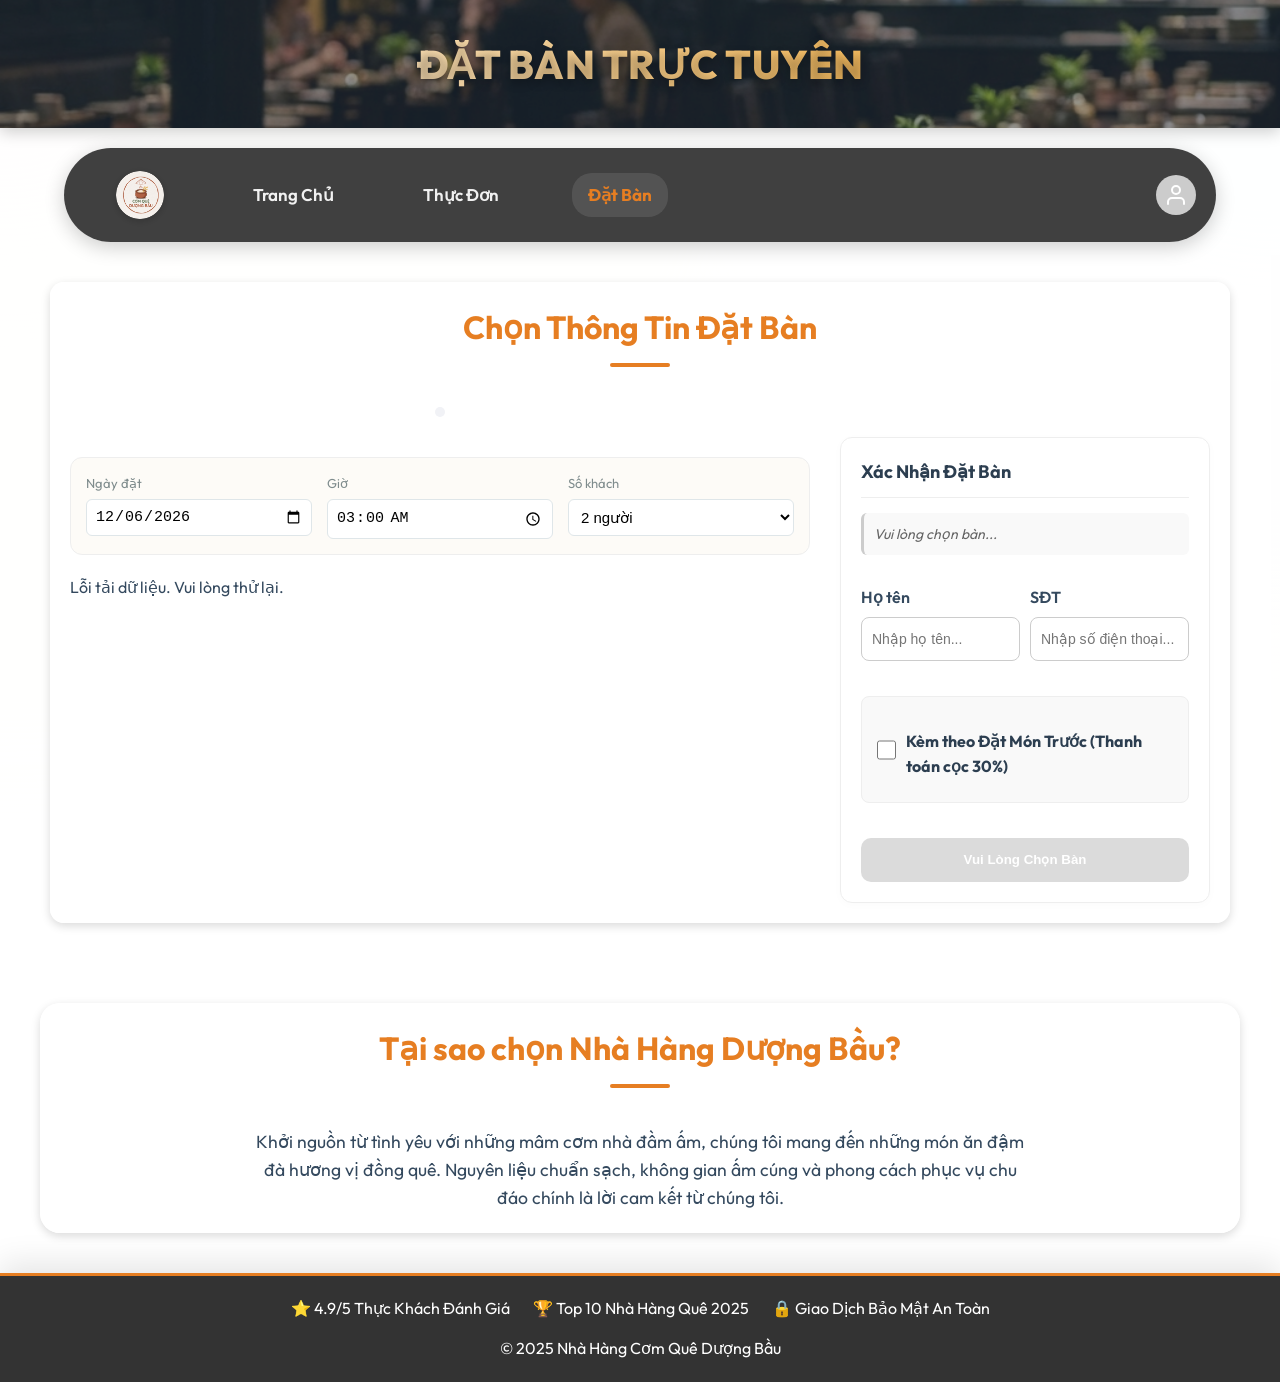
==== commit 7fa750b3: "chore: Auto sync code via Antigravity Workflows" ====
--- a/booking.html
+++ b/booking.html
@@ -9,6 +9,7 @@
     <meta property="og:description" content="Đặt bàn online tại Nhà Hàng Cơm Quê Dượng Bầu. Nhanh chóng, tiện lợi.">
     <meta property="og:type" content="website">
     <title>Đặt Bàn - Nhà Hàng Cơm Quê Dượng Bầu</title>
+    <link rel="icon" href="photo/favicon.png" type="image/png">
     <link rel="stylesheet" href="style.css">
     <style>
         /* FIX: Remove conflicting legacy background from style.css */
@@ -47,6 +48,9 @@
         </header>
 
         <nav class="main-nav">
+            <a href="index.html" class="nav-brand">
+                <img src="photo/favicon.png" alt="Nhà Hàng Cơm Quê Dượng Bầu" style="height: 48px; width: 48px; object-fit: cover; border-radius: 50%; box-shadow: 0 2px 8px rgba(0,0,0,0.2); transition: transform 0.3s ease;" onmouseover="this.style.transform='scale(1.05)'" onmouseout="this.style.transform='scale(1)'">
+            </a>
             <a href="index.html">Trang Chủ</a>
             <a href="index.html#menu">Thực Đơn</a>
             <a href="booking.html" class="active">Đặt Bàn</a>
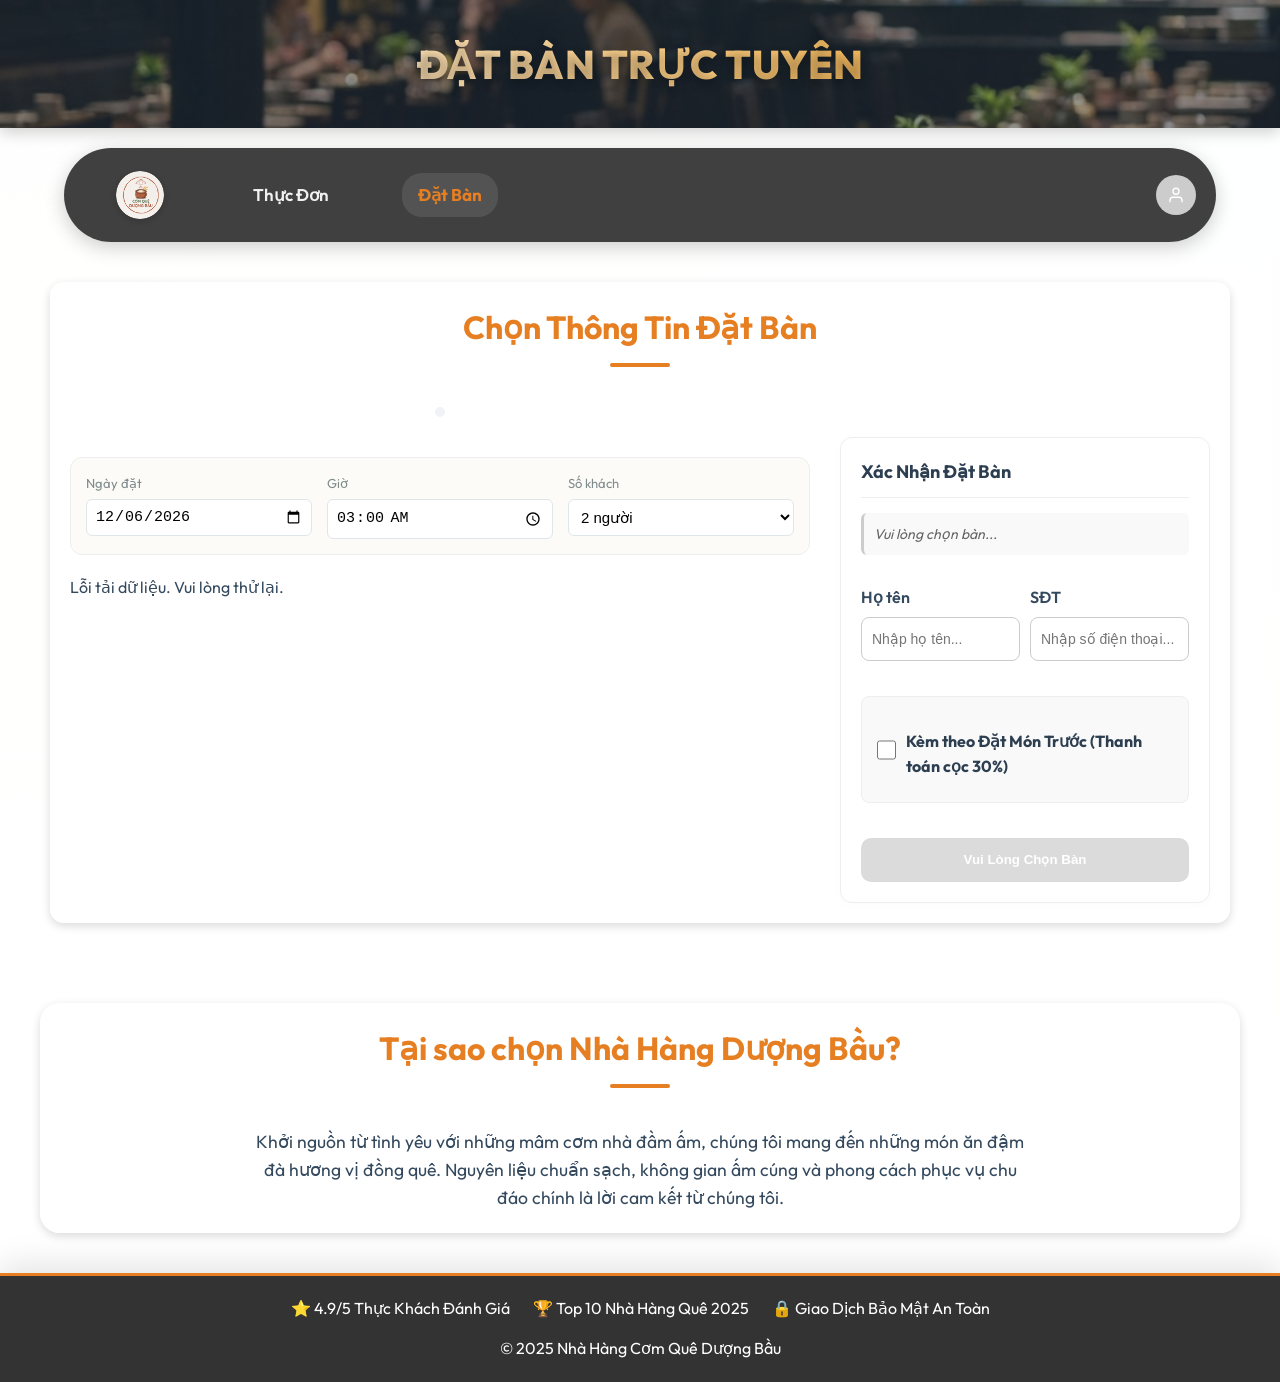
==== commit 5e7d1832: "Harden restaurant app flows" ====
--- a/booking.html
+++ b/booking.html
@@ -10,7 +10,7 @@
     <meta property="og:type" content="website">
     <title>Đặt Bàn - Nhà Hàng Cơm Quê Dượng Bầu</title>
     <link rel="icon" href="photo/favicon.png" type="image/png">
-    <link rel="stylesheet" href="style.css">
+    <link rel="stylesheet" href="style.css?v=16">
     <style>
         /* FIX: Remove conflicting legacy background from style.css */
         header::before {
@@ -51,7 +51,6 @@
             <a href="index.html" class="nav-brand">
                 <img src="photo/favicon.png" alt="Nhà Hàng Cơm Quê Dượng Bầu" style="height: 48px; width: 48px; object-fit: cover; border-radius: 50%; box-shadow: 0 2px 8px rgba(0,0,0,0.2); transition: transform 0.3s ease;" onmouseover="this.style.transform='scale(1.05)'" onmouseout="this.style.transform='scale(1)'">
             </a>
-            <a href="index.html">Trang Chủ</a>
             <a href="index.html#menu">Thực Đơn</a>
             <a href="booking.html" class="active">Đặt Bàn</a>
             <div id="auth-actions" class="nav-auth"></div>
@@ -154,7 +153,7 @@
                                     </div>
                                 </fieldset>
 
-                                <button type="submit" id="btn-submit-booking" disabled>Xác Nhận Đặt Bàn</button>
+                                <button type="submit" id="btn-submit-booking" disabled style="min-height: 44px;">Xác Nhận Đặt Bàn</button>
                             </form>
                         </div>
                     </div>
@@ -182,7 +181,7 @@
                     <i class="fas fa-spinner fa-spin"></i> Hệ thống đang chờ thanh toán...
                 </p>
                 
-                <button onclick="closeQrModal()" style="width: 100%; background: #e74c3c; color: #fff; border: none; padding: 12px; border-radius: 8px; font-size: 1rem; font-weight: bold; cursor: pointer; transition: background 0.3s; margin-top: 5px;" onmouseover="this.style.background='#c0392b'" onmouseout="this.style.background='#e74c3c'">
+                <button onclick="closeQrModal()" style="width: 100%; background: #e74c3c; color: #fff; border: none; padding: 12px; border-radius: 8px; font-size: 1rem; font-weight: bold; cursor: pointer; transition: background 0.3s; margin-top: 5px;" onmouseover="this.style.background='#c0392b'" onmouseout="this.style.background='#e74c3c'" style="min-height: 44px;">
                     ✖ Đóng / Hủy Thanh Toán
                 </button>
             </div>
@@ -247,4 +246,4 @@
     </script>
 </body>
 
-</html>+</html>
--- a/style.css
+++ b/style.css
@@ -230,7 +230,7 @@
     border: none;
     border-radius: 12px;
     cursor: pointer;
-    transition: all 0.2s ease;
+    transition: opacity 0.2s ease, transform 0.2s ease, background-color 0.2s ease, color 0.2s ease, border-color 0.2s ease, box-shadow 0.2s ease;
     text-align: center;
     min-height: 44px;
 }
@@ -692,7 +692,7 @@
     border-radius: 25px;
     cursor: pointer;
     display: block;
-    transition: all 0.2s ease;
+    transition: opacity 0.2s ease, transform 0.2s ease, background-color 0.2s ease, color 0.2s ease, border-color 0.2s ease, box-shadow 0.2s ease;
     min-height: 44px;
 }
 
@@ -715,7 +715,7 @@
     width: fit-content;
     display: block;
     margin-left: auto; /* Đẩy sang góc phải */
-    transition: all 0.2s ease;
+    transition: opacity 0.2s ease, transform 0.2s ease, background-color 0.2s ease, color 0.2s ease, border-color 0.2s ease, box-shadow 0.2s ease;
     min-height: 44px;
 }
 
@@ -809,7 +809,7 @@
     justify-content: center;
     font-size: 18px;
     overflow: hidden;
-    transition: all 0.2s;
+    transition: opacity 0.2s, transform 0.2s, background-color 0.2s, color 0.2s, border-color 0.2s, box-shadow 0.2s;
     border: 2px solid transparent; /* Default no border */
 }
 
@@ -867,7 +867,7 @@
     display: flex;
     flex-direction: column;
     overflow: hidden;
-    transition: all 0.3s cubic-bezier(0.175, 0.885, 0.32, 1.275);
+    transition: opacity 0.3s cubic-bezier(0.175, 0.885, 0.32, 1.275), transform 0.3s cubic-bezier(0.175, 0.885, 0.32, 1.275), background-color 0.3s cubic-bezier(0.175, 0.885, 0.32, 1.275), color 0.3s cubic-bezier(0.175, 0.885, 0.32, 1.275), border-color 0.3s cubic-bezier(0.175, 0.885, 0.32, 1.275), box-shadow 0.3s cubic-bezier(0.175, 0.885, 0.32, 1.275);
     border: none;
 }
 
@@ -943,7 +943,7 @@
     background: #fafafa;
     font-family: inherit;
     font-size: 0.95rem;
-    transition: all 0.3s ease;
+    transition: opacity 0.3s ease, transform 0.3s ease, background-color 0.3s ease, color 0.3s ease, border-color 0.3s ease, box-shadow 0.3s ease;
     width: 100%;
 }
 
@@ -967,7 +967,7 @@
     border-radius: 12px;
     font-weight: 600;
     cursor: pointer;
-    transition: all 0.3s ease;
+    transition: opacity 0.3s ease, transform 0.3s ease, background-color 0.3s ease, color 0.3s ease, border-color 0.3s ease, box-shadow 0.3s ease;
 }
 
 .btn-apply-voucher:hover {
@@ -1034,7 +1034,7 @@
     font-size: 1.1rem;
     font-weight: 700;
     cursor: pointer;
-    transition: all 0.3s ease;
+    transition: opacity 0.3s ease, transform 0.3s ease, background-color 0.3s ease, color 0.3s ease, border-color 0.3s ease, box-shadow 0.3s ease;
     margin-top: 10px;
 }
 
@@ -1056,7 +1056,7 @@
     box-shadow: 0 4px 12px rgba(0,0,0,0.15);
     opacity: 0;
     transform: translateY(20px);
-    transition: all 0.3s ease;
+    transition: opacity 0.3s ease, transform 0.3s ease, background-color 0.3s ease, color 0.3s ease, border-color 0.3s ease, box-shadow 0.3s ease;
     z-index: 10000;
     font-size: 14px;
     display: flex;
@@ -1152,7 +1152,7 @@
     font-weight: 600;
     color: #666;
     border-radius: 6px;
-    transition: all 0.2s;
+    transition: opacity 0.2s, transform 0.2s, background-color 0.2s, color 0.2s, border-color 0.2s, box-shadow 0.2s;
 }
 
 .hall-tab.active {
@@ -1193,7 +1193,7 @@
     padding: 25px 10px;
     text-align: center;
     cursor: pointer;
-    transition: all 0.3s ease;
+    transition: opacity 0.3s ease, transform 0.3s ease, background-color 0.3s ease, color 0.3s ease, border-color 0.3s ease, box-shadow 0.3s ease;
     box-shadow: 0 2px 5px rgba(0,0,0,0.05);
     position: relative;
     user-select: none;
@@ -1309,7 +1309,7 @@
     text-decoration: none;
     font-size: 14px;
     font-weight: 500;
-    transition: all 0.3s ease;
+    transition: opacity 0.3s ease, transform 0.3s ease, background-color 0.3s ease, color 0.3s ease, border-color 0.3s ease, box-shadow 0.3s ease;
     box-shadow: 0 2px 4px rgba(0,0,0,0.05);
 }
 
@@ -1345,7 +1345,7 @@
     justify-content: center;
     opacity: 0;
     visibility: hidden;
-    transition: all 0.3s ease;
+    transition: opacity 0.3s ease, transform 0.3s ease, background-color 0.3s ease, color 0.3s ease, border-color 0.3s ease, box-shadow 0.3s ease;
 }
 
 .modal-overlay.show {
@@ -1501,7 +1501,7 @@
     font-weight: 600;
     border-radius: 12px;
     cursor: pointer;
-    transition: all 0.2s;
+    transition: opacity 0.2s, transform 0.2s, background-color 0.2s, color 0.2s, border-color 0.2s, box-shadow 0.2s;
     box-shadow: 0 4px 15px rgba(230, 126, 34, 0.3);
 }
 
@@ -1576,7 +1576,7 @@
     font-weight: 700;
     text-decoration: none;
     border-radius: 50px;
-    transition: all 0.3s ease;
+    transition: opacity 0.3s ease, transform 0.3s ease, background-color 0.3s ease, color 0.3s ease, border-color 0.3s ease, box-shadow 0.3s ease;
     box-shadow: 0 10px 25px rgba(230, 126, 34, 0.5);
     text-transform: uppercase;
     letter-spacing: 1px;
@@ -1667,7 +1667,7 @@
     box-shadow: 0 15px 40px rgba(0,0,0,0.08);
     width: 340px;
     text-align: center; /* Center content within card */
-    transition: all 0.4s ease;
+    transition: opacity 0.4s ease, transform 0.4s ease, background-color 0.4s ease, color 0.4s ease, border-color 0.4s ease, box-shadow 0.4s ease;
     border: 1px solid rgba(0,0,0,0.02);
     position: relative;
     overflow: visible; /* Allow avatar overlap */
@@ -1783,7 +1783,7 @@
     border-radius: 99px;
     font-weight: 600;
     color: #7f8c8d;
-    transition: all 0.2s ease;
+    transition: opacity 0.2s ease, transform 0.2s ease, background-color 0.2s ease, color 0.2s ease, border-color 0.2s ease, box-shadow 0.2s ease;
 }
 
 .floor-tab.active {
@@ -1838,7 +1838,7 @@
     padding: 15px 10px;
     text-align: center;
     cursor: pointer;
-    transition: all 0.2s ease;
+    transition: opacity 0.2s ease, transform 0.2s ease, background-color 0.2s ease, color 0.2s ease, border-color 0.2s ease, box-shadow 0.2s ease;
     display: flex;
     flex-direction: column;
     justify-content: center;
@@ -1976,7 +1976,7 @@
     cursor: pointer;
     border-radius: 8px;
     font-weight: 600;
-    transition: all 0.2s;
+    transition: opacity 0.2s, transform 0.2s, background-color 0.2s, color 0.2s, border-color 0.2s, box-shadow 0.2s;
 }
 
 .floor-tab.active {
@@ -1998,7 +1998,7 @@
     text-align: center;
     cursor: pointer;
     background: white;
-    transition: all 0.2s;
+    transition: opacity 0.2s, transform 0.2s, background-color 0.2s, color 0.2s, border-color 0.2s, box-shadow 0.2s;
     height: 100px;
     display: flex;
     flex-direction: column;
@@ -2092,7 +2092,7 @@
     border: 2px solid #eee;
     color: var(--accent);
     cursor: pointer;
-    transition: all 0.3s cubic-bezier(0.175, 0.885, 0.32, 1.275);
+    transition: opacity 0.3s cubic-bezier(0.175, 0.885, 0.32, 1.275), transform 0.3s cubic-bezier(0.175, 0.885, 0.32, 1.275), background-color 0.3s cubic-bezier(0.175, 0.885, 0.32, 1.275), color 0.3s cubic-bezier(0.175, 0.885, 0.32, 1.275), border-color 0.3s cubic-bezier(0.175, 0.885, 0.32, 1.275), box-shadow 0.3s cubic-bezier(0.175, 0.885, 0.32, 1.275);
     box-shadow: 0 4px 10px rgba(0,0,0,0.05);
 }
 
@@ -2145,17 +2145,29 @@
    USER HEADER TRIGGER
    ========================================= */
 #user-header-trigger {
+    appearance: none;
+    border: 0;
+    background: transparent;
+    color: inherit;
+    font: inherit;
     display: flex;
     align-items: center;
     gap: 12px;
     cursor: pointer;
     position: relative;
-    padding: 6px 10px;
+    width: auto;
+    min-height: 0;
+    padding: 5px 8px 5px 14px;
     border-radius: 40px;
     transition: background 0.2s ease;
     user-select: none;
+    text-align: left;
 }
 #user-header-trigger:hover { background: rgba(255,255,255,0.12); }
+#user-header-trigger:focus-visible {
+    outline: 2px solid rgba(255,255,255,0.75);
+    outline-offset: 3px;
+}
 
 .uht-greeting {
     display: flex;
@@ -2164,14 +2176,15 @@
     line-height: 1.2;
 }
 .uht-label {
-    font-size: 11px;
+    font-size: 10px;
     color: rgba(255,255,255,0.75);
     font-weight: 400;
 }
 .uht-name {
-    font-size: 14px;
+    font-size: 13px;
     color: white;
     font-weight: 700;
+    white-space: nowrap;
 }
 .uht-avatar {
     width: 38px;
@@ -2197,8 +2210,8 @@
     top: calc(100% + 8px);
     right: 0;
     background: white;
-    min-width: 220px;
-    border-radius: 18px;
+    min-width: 222px;
+    border-radius: 14px;
     box-shadow: 0 8px 30px rgba(0,0,0,0.14), 0 0 0 1px rgba(0,0,0,0.04);
     z-index: 10000;
     overflow: hidden;
@@ -2242,6 +2255,8 @@
 
 /* Menu items */
 .pd-item {
+    appearance: none;
+    border: 0;
     display: flex !important;
     align-items: center;
     gap: 12px;
@@ -2255,8 +2270,17 @@
     margin: 0 !important;
     border-radius: 0 !important;
     width: 100%;
+    min-height: 46px;
+    cursor: pointer;
+    font-family: inherit;
+    text-align: left;
+    line-height: 1.2;
 }
 .pd-item:hover { background: #f7f7f7 !important; }
+.pd-item:focus-visible {
+    outline: 2px solid rgba(230,126,34,0.45);
+    outline-offset: -2px;
+}
 
 .pd-item svg { flex-shrink: 0; color: #777; }
 
@@ -2384,3 +2408,225 @@
     from { opacity: 0; transform: translateY(20px) scale(0.97); }
     to   { opacity: 1; transform: translateY(0) scale(1); }
 }
+
+/* =========================================
+   CART POPUP POLISH OVERRIDES
+   ========================================= */
+#floating-cart-container {
+    right: clamp(12px, 3vw, 24px);
+    bottom: clamp(12px, 3vw, 24px);
+    z-index: 1200;
+}
+
+#floating-cart-popup {
+    position: fixed;
+    right: clamp(12px, 3vw, 24px);
+    bottom: 92px;
+    width: min(420px, calc(100vw - 24px));
+    max-height: min(760px, calc(100dvh - 112px));
+    border-radius: 18px;
+    background: #fff;
+    box-shadow: 0 24px 70px rgba(18, 30, 45, 0.24);
+    border: 1px solid rgba(44, 62, 80, 0.08);
+    overflow: hidden;
+    display: flex;
+    flex-direction: column;
+}
+
+#floating-cart-popup.hidden {
+    transform: translateY(18px) scale(0.98);
+}
+
+#floating-cart-popup .cart-header {
+    flex: 0 0 auto;
+    padding: 18px 22px;
+    border-bottom: 1px solid #edf0f3;
+}
+
+#floating-cart-popup .cart-header h3 {
+    font-size: 1.25rem;
+    color: #213142;
+}
+
+#floating-cart-popup .close-cart {
+    width: 36px;
+    height: 36px;
+    display: inline-flex;
+    align-items: center;
+    justify-content: center;
+    border-radius: 50%;
+    color: #213142;
+    transition: background 0.15s ease, color 0.15s ease;
+}
+
+#floating-cart-popup .close-cart:hover {
+    background: #f2f4f7;
+    color: var(--primary);
+}
+
+#floating-cart-popup .cart-body {
+    flex: 0 0 auto;
+    max-height: 180px;
+    min-height: 76px;
+    overflow-y: auto;
+    padding: 14px 22px;
+    scrollbar-width: thin;
+    scrollbar-color: #c8cdd3 transparent;
+}
+
+#floating-cart-popup .cart-body::-webkit-scrollbar,
+#floating-cart-popup .cart-footer::-webkit-scrollbar {
+    width: 8px;
+}
+
+#floating-cart-popup .cart-body::-webkit-scrollbar-thumb,
+#floating-cart-popup .cart-footer::-webkit-scrollbar-thumb {
+    background: #c8cdd3;
+    border-radius: 999px;
+}
+
+#floating-cart-popup .cart-item {
+    display: grid;
+    grid-template-columns: 1fr auto;
+    align-items: center;
+    gap: 12px;
+    padding: 10px 0;
+    margin: 0;
+    border-bottom: 1px solid #edf0f3;
+}
+
+#floating-cart-popup .cart-item span {
+    min-width: 0;
+    color: #263746;
+    font-weight: 600;
+    line-height: 1.35;
+}
+
+#floating-cart-popup .cart-item button {
+    min-height: 34px;
+    padding: 6px 10px;
+    border-radius: 8px;
+    background: #fff2ef;
+    color: #c0392b;
+    font-weight: 700;
+}
+
+#floating-cart-popup .cart-item button:hover {
+    background: #e74c3c;
+    color: #fff;
+}
+
+#cart-items:empty::after {
+    content: "Giỏ hàng đang trống";
+    display: flex;
+    min-height: 72px;
+    align-items: center;
+    justify-content: center;
+    color: #8a96a3;
+    font-weight: 600;
+}
+
+#floating-cart-popup .cart-footer {
+    flex: 1 1 auto;
+    min-height: 0;
+    overflow-y: auto;
+    padding: 18px 22px 22px;
+    background: #fff;
+    border-top: 1px solid #edf0f3;
+}
+
+#floating-cart-popup.cart-empty .cart-footer {
+    display: none;
+}
+
+#floating-cart-popup.cart-empty {
+    max-height: none;
+}
+
+#floating-cart-popup .voucher-box.premium-form-group {
+    display: grid;
+    grid-template-columns: minmax(0, 1fr) 96px;
+    gap: 10px;
+    margin-bottom: 8px;
+}
+
+#floating-cart-popup .premium-form-group input,
+#floating-cart-popup .premium-form-group textarea {
+    min-height: 46px;
+    margin: 0;
+    border: 1px solid #e4e8ed;
+    background: #fff;
+    border-radius: 12px;
+    color: #243444;
+}
+
+#floating-cart-popup .premium-form-group textarea {
+    min-height: 70px;
+    resize: vertical;
+}
+
+#floating-cart-popup .btn-apply-voucher {
+    min-height: 46px;
+    padding: 8px 12px;
+    border-radius: 12px;
+    line-height: 1.15;
+    white-space: nowrap;
+}
+
+#floating-cart-popup .premium-context {
+    margin: 14px 0;
+    padding: 14px 0;
+    border-top: 1px solid #edf0f3;
+    border-bottom: 1px solid #edf0f3;
+}
+
+#floating-cart-popup .radio-group {
+    gap: 16px;
+    flex-wrap: wrap;
+    margin-bottom: 14px;
+}
+
+#floating-cart-popup .premium-radio {
+    min-height: 32px;
+}
+
+#floating-cart-popup .premium-radio input[type="radio"] {
+    flex: 0 0 auto;
+    margin: 0;
+}
+
+#floating-cart-popup .premium-total {
+    margin: 12px 0 16px;
+    padding: 12px 0;
+    border-bottom: 1px solid #edf0f3;
+    font-size: 1.1rem;
+}
+
+#floating-cart-popup .premium-payment h4 {
+    margin-bottom: 12px;
+}
+
+#floating-cart-popup .btn-checkout-premium {
+    width: 100%;
+    min-height: 48px;
+    margin: 4px 0 0;
+    border-radius: 14px;
+    display: block;
+    box-shadow: 0 10px 24px rgba(230, 126, 34, 0.24);
+}
+
+@media (max-width: 560px) {
+    #floating-cart-popup {
+        inset: auto 10px 84px 10px;
+        width: auto;
+        max-height: calc(100dvh - 104px);
+        border-radius: 16px;
+    }
+
+    #floating-cart-popup .cart-header,
+    #floating-cart-popup .cart-body,
+    #floating-cart-popup .cart-footer {
+        padding-left: 16px;
+        padding-right: 16px;
+    }
+}
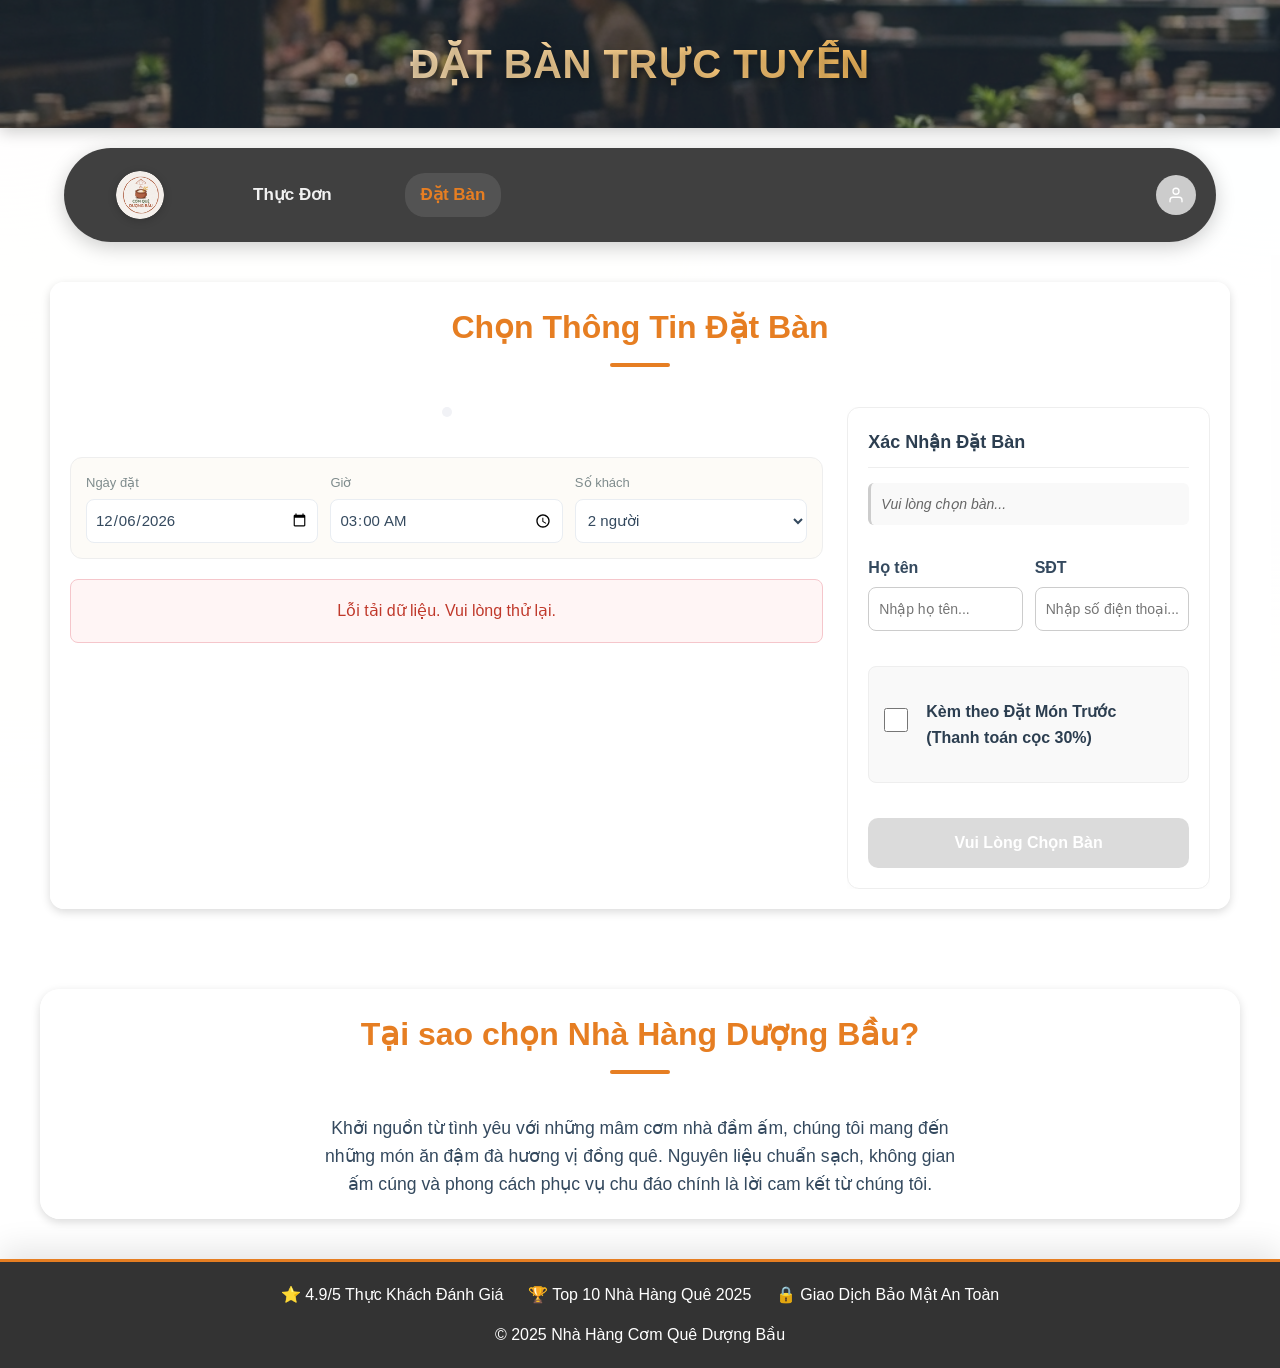
==== commit d9ce10c2: "chore: harden restaurant app and smoke tests" ====
--- a/booking.html
+++ b/booking.html
@@ -49,7 +49,7 @@
 
         <nav class="main-nav">
             <a href="index.html" class="nav-brand">
-                <img src="photo/favicon.png" alt="Nhà Hàng Cơm Quê Dượng Bầu" style="height: 48px; width: 48px; object-fit: cover; border-radius: 50%; box-shadow: 0 2px 8px rgba(0,0,0,0.2); transition: transform 0.3s ease;" onmouseover="this.style.transform='scale(1.05)'" onmouseout="this.style.transform='scale(1)'">
+                <img src="photo/favicon.png" alt="Nhà Hàng Cơm Quê Dượng Bầu" class="nav-logo-img">
             </a>
             <a href="index.html#menu">Thực Đơn</a>
             <a href="booking.html" class="active">Đặt Bàn</a>
@@ -76,11 +76,11 @@
                         <div class="booking-filter">
                             <div class="filter-group">
                                 <label for="date">Ngày đặt</label>
-                                <input type="date" id="date" onchange="loadTables()">
+                                <input type="date" id="date">
                             </div>
                             <div class="filter-group">
                                 <label for="time">Giờ</label>
-                                <input type="time" id="time" onchange="loadTables()">
+                                <input type="time" id="time" lang="en-GB" min="00:00" max="23:59" step="60">
                             </div>
                             <div class="filter-group">
                                 <label for="guests">Số khách</label>
@@ -109,7 +109,7 @@
                             <h3>Xác Nhận Đặt Bàn</h3>
                             <p id="selection-summary" class="summary-text">Vui lòng chọn bàn...</p>
 
-                            <form onsubmit="submitBooking(); return false;">
+                            <form id="booking-form">
                                 <input type="hidden" id="selected-floor" aria-hidden="true">
                                 <input type="hidden" id="selected-table" aria-hidden="true">
 
@@ -127,28 +127,35 @@
                                 <!-- Nút bật tắt chọn món trước -->
                                 <fieldset style="border: none; padding: 0; margin-bottom: 15px;">
                                     <legend style="display: none;">Tùy chọn đặt món</legend>
-                                    <div class="preorder-toggle-group" style="margin: 20px 0; padding: 15px; background: #f9f9f9; border-radius: 8px; border: 1px solid #eee;">
-                                        <label for="toggle-preorder" style="display: flex; align-items: center; cursor: pointer; font-weight: bold; color: #2c3e50; min-height: 44px;">
-                                            <input type="checkbox" id="toggle-preorder" style="width: 24px; height: 24px; margin-right: 10px;" onchange="togglePreorderSection()">
+                                    <div class="preorder-toggle-group booking-preorder-toggle">
+                                        <label for="toggle-preorder" class="booking-preorder-label" style="display: flex; align-items: center; gap: 8px; cursor: pointer; font-weight: 600; margin-bottom: 10px;">
+                                            <input type="checkbox" id="toggle-preorder" class="booking-preorder-checkbox">
                                             Kèm theo Đặt Món Trước (Thanh toán cọc 30%)
                                         </label>
                                     
-                                    <div id="preorder-section" style="display: none; margin-top: 15px;">
-                                        <h4 style="margin-bottom: 10px; border-bottom: 1px solid #ddd; padding-bottom: 5px;">Thực đơn & Giỏ hàng</h4>
-                                        <div id="booking-menu-list" style="max-height: 200px; overflow-y: auto; background: #fff; padding: 10px; border: 1px solid #ccc; border-radius: 5px; margin-bottom: 15px;">
-                                            <p class="text-muted">Đang tải thực đơn...</p>
-                                        </div>
-                                        
-                                        <div style="background: #eef2f3; padding: 10px; border-radius: 5px;">
-                                            <div style="display: flex; justify-content: space-between; margin-bottom: 5px;">
-                                                <span>Tổng tiền món ăn:</span>
-                                                <strong id="preorder-total">0đ</strong>
+                                        <div id="preorder-section" class="booking-preorder-section" style="display: none; background: #f8f9fa; border: 1px solid #e9ecef; border-radius: 12px; padding: 15px; margin-top: 10px;">
+                                            <div style="display: flex; justify-content: space-between; align-items: center; margin-bottom: 12px;">
+                                                <h4 style="margin: 0; font-size: 1rem; color: #2c3e50;">Giỏ Hàng Đặt Trước</h4>
+                                                <button type="button" class="btn-select-preorder" data-action="open-preorder-drawer" style="padding: 6px 12px; font-size: 0.85rem; border-radius: 6px; border: 1px solid var(--primary); color: #fff; background: var(--primary); cursor: pointer; font-weight: bold; transition: all 0.3s; min-height: auto; display: flex; align-items: center; gap: 4px;">
+                                                    🍳 Chọn món ăn
+                                                </button>
                                             </div>
-                                            <div style="display: flex; justify-content: space-between; color: #d35400;">
-                                                <span>Số tiền cần cọc (30%):</span>
-                                                <strong id="preorder-deposit">0đ</strong>
+                                            
+                                            <!-- Danh sách tóm tắt các món đã chọn trong form -->
+                                            <div id="booking-selected-summary-list" style="margin-bottom: 12px; max-height: 150px; overflow-y: auto;">
+                                                <p class="text-muted" style="font-size: 0.9rem; margin: 0;">Chưa chọn món nào. Nhấn nút "Chọn món ăn" để bắt đầu.</p>
                                             </div>
-                                        </div>
+                                            
+                                            <div style="background: #ffffff; padding: 12px; border-radius: 8px; border: 1px solid #f1f3f5; font-size: 0.9rem;">
+                                                <div style="display: flex; justify-content: space-between; margin-bottom: 6px;">
+                                                    <span>Tổng tiền món:</span>
+                                                    <strong id="preorder-total">0đ</strong>
+                                                </div>
+                                                <div style="display: flex; justify-content: space-between; color: #d35400; font-weight: bold;">
+                                                    <span>Tiền cọc (30%):</span>
+                                                    <strong id="preorder-deposit">0đ</strong>
+                                                </div>
+                                            </div>
                                         </div>
                                     </div>
                                 </fieldset>
@@ -169,10 +176,10 @@
                 <p>Vui lòng dùng App Ngân Hàng hoặc Ví Điện Tử quét mã QR dưới đây:</p>
                 
                 <div class="qr-container">
-                    <img id="qr-code-img" src="" alt="Mã QR Thanh Toán" style="max-width:250px; background:#fff; padding:10px; border-radius:10px; margin:15px 0;">
-                </div>
-
-                <div class="payment-details" style="background:var(--light-bg); padding:15px; border-radius:8px; margin-bottom:15px;">
+                    <img id="qr-code-img" class="booking-qr-image" src="" alt="Mã QR Thanh Toán">
+                </div>
+
+                <div class="payment-details booking-payment-details">
                     <p style="margin-bottom:5px;"><strong>Số tiền cọc: </strong><span id="qr-amount" style="color:var(--primary); font-size:1.2rem; font-weight:bold;">0đ</span></p>
                     <p><strong>Nội dung: </strong><span id="qr-content" style="font-family:monospace; font-size:1.1rem; background:#fff; padding:2px 5px; border:1px solid #ccc; border-radius:3px;">HD123</span></p>
                 </div>
@@ -181,9 +188,41 @@
                     <i class="fas fa-spinner fa-spin"></i> Hệ thống đang chờ thanh toán...
                 </p>
                 
-                <button onclick="closeQrModal()" style="width: 100%; background: #e74c3c; color: #fff; border: none; padding: 12px; border-radius: 8px; font-size: 1rem; font-weight: bold; cursor: pointer; transition: background 0.3s; margin-top: 5px;" onmouseover="this.style.background='#c0392b'" onmouseout="this.style.background='#e74c3c'" style="min-height: 44px;">
+                <button type="button" data-action="close-qr-modal" style="width: 100%; background: #e74c3c; color: #fff; border: none; padding: 12px; border-radius: 8px; font-size: 1rem; font-weight: bold; cursor: pointer; transition: background 0.3s; margin-top: 5px; min-height: 44px;">
                     ✖ Đóng / Hủy Thanh Toán
                 </button>
+            </div>
+        </div>
+
+        <!-- Preorder Drawer (Slide-out panel) -->
+        <div id="preorder-drawer" class="drawer-overlay hidden">
+            <div class="drawer-content">
+                <div class="drawer-header">
+                    <h3>Thực Đơn Đặt Trước</h3>
+                    <button type="button" class="drawer-close-btn" data-action="close-preorder-drawer">✖</button>
+                </div>
+                
+                <div class="drawer-search-container">
+                    <input type="text" id="drawer-search" placeholder="Tìm kiếm món ăn ngon...">
+                </div>
+
+                <div id="drawer-menu-list" class="drawer-menu-list">
+                    <p class="text-muted text-center" style="padding: 20px;">Đang tải thực đơn...</p>
+                </div>
+
+                <div class="drawer-footer">
+                    <div class="drawer-footer-summary">
+                        <div class="summary-line">
+                            <span>Đã chọn:</span>
+                            <strong id="drawer-selected-count">0 món</strong>
+                        </div>
+                        <div class="summary-line">
+                            <span>Tổng tiền:</span>
+                            <strong id="drawer-total-amount" class="text-primary" style="color: var(--primary); font-size: 1.25rem;">0đ</strong>
+                        </div>
+                    </div>
+                    <button type="button" class="btn-confirm-drawer" data-action="close-preorder-drawer">Xác Nhận & Quay Lại</button>
+                </div>
             </div>
         </div>
 
@@ -212,38 +251,6 @@
     <script src="js/menu.js?v=3.0"></script>
     <script src="js/payment.js?v=3.0"></script>
     <script src="js/booking.js?v=3.0"></script>
-
-    <script>
-        // Init logic specifically for this page
-        document.addEventListener('DOMContentLoaded', () => {
-            // Render Header User Info
-            renderUserHeader();
-
-            // Auto fill form if user exists
-            const user = getCurrentUser();
-            if (user) {
-                document.getElementById('name').value = user.name || '';
-                document.getElementById('phone').value = user.phone || '';
-            }
-
-            // Set default date/time safely
-            const now = new Date();
-            const dateInput = document.getElementById('date');
-            const timeInput = document.getElementById('time');
-
-            if (dateInput) dateInput.valueAsDate = now;
-            if (timeInput) {
-                // Set to next hour for convenience
-                now.setHours(now.getHours() + 1);
-                const hours = String(now.getHours()).padStart(2, '0');
-                const minutes = '00';
-                timeInput.value = `${hours}:${minutes}`;
-            }
-
-            // Load tables
-            loadTables();
-        });
-    </script>
 </body>
 
 </html>
--- a/style.css
+++ b/style.css
@@ -1,4 +1,3 @@
-@import url('https://fonts.googleapis.com/css2?family=Outfit:wght@300;400;500;600;700&display=swap');
 
 /* =========================================
    GLOBAL VARIABLES & RESET
@@ -14,6 +13,24 @@
     --success: #27ae60;
     --danger: #c0392b;
     --warning: #f39c12;
+    --border-subtle: #e9edf2;
+    --surface-muted: #f8fafc;
+    --focus-ring: rgba(230, 126, 34, 0.28);
+    --radius-sm: 8px;
+    --radius-md: 12px;
+    --radius-lg: 18px;
+    --radius-xl: 24px;
+    --shadow-soft: 0 8px 24px rgba(15, 23, 42, 0.08);
+    --shadow-lifted: 0 18px 48px rgba(15, 23, 42, 0.16);
+    --space-1: 4px;
+    --space-2: 8px;
+    --space-3: 12px;
+    --space-4: 16px;
+    --space-5: 20px;
+    --space-6: 24px;
+    --space-8: 32px;
+    --container-max: 1200px;
+    --admin-sidebar-width: 250px;
     --radius: 12px;
     --shadow: 0 4px 12px rgba(0,0,0,0.08);
 }
@@ -32,6 +49,42 @@
     -webkit-font-smoothing: antialiased;
     min-height: 100vh;
     position: relative;
+}
+
+.nav-logo-img {
+    height: 48px;
+    width: 48px;
+    object-fit: cover;
+    border-radius: 50%;
+    box-shadow: 0 2px 8px rgba(0, 0, 0, 0.2);
+    transition: transform 0.3s ease;
+}
+
+.nav-logo-img:hover {
+    transform: scale(1.05);
+}
+
+.state-message {
+    width: 100%;
+    padding: 18px 20px;
+    border: 1px solid #eee;
+    border-radius: 8px;
+    background: #fff;
+    color: var(--text-light);
+    text-align: center;
+    font-weight: 500;
+}
+
+.state-error {
+    border-color: #f5c6cb;
+    background: #fff5f5;
+    color: var(--danger);
+}
+
+.state-empty {
+    border-color: #f1e3d3;
+    background: #fffaf5;
+    color: #8a6d3b;
 }
 
 /* Performance Optimization: Fixed background layer */
@@ -55,6 +108,44 @@
 a { text-decoration: none; color: inherit; transition: 0.3s; }
 ul { list-style: none; }
 img { display: block; max-width: 100%; }
+
+/* =========================================
+   SHARED RESPONSIVE UI FOUNDATION
+   ========================================= */
+html,
+body {
+    overflow-x: hidden;
+}
+
+button,
+input,
+select,
+textarea {
+    font: inherit;
+}
+
+button,
+a,
+input,
+select,
+textarea {
+    outline-color: var(--primary);
+}
+
+:focus-visible {
+    outline: 3px solid var(--focus-ring);
+    outline-offset: 2px;
+}
+
+.container {
+    width: min(100% - 32px, var(--container-max));
+}
+
+.ui-scroll-x {
+    width: 100%;
+    overflow-x: auto;
+    -webkit-overflow-scrolling: touch;
+}
 
 /* =========================================
    HEADER & NAVIGATION
@@ -2465,9 +2556,8 @@
 }
 
 #floating-cart-popup .cart-body {
-    flex: 0 0 auto;
-    max-height: 180px;
-    min-height: 76px;
+    flex: 1 1 auto;
+    min-height: 60px;
     overflow-y: auto;
     padding: 14px 22px;
     scrollbar-width: thin;
@@ -2527,9 +2617,8 @@
 }
 
 #floating-cart-popup .cart-footer {
-    flex: 1 1 auto;
-    min-height: 0;
-    overflow-y: auto;
+    flex: 0 0 auto;
+    overflow-y: visible;
     padding: 18px 22px 22px;
     background: #fff;
     border-top: 1px solid #edf0f3;
@@ -2630,3 +2719,945 @@
         padding-right: 16px;
     }
 }
+
+/* =========================================
+   THANK YOU MODAL
+   ========================================= */
+.thank-you-content {
+    text-align: center;
+    padding: 40px 30px;
+    max-width: 400px;
+}
+
+.thank-you-icon {
+    font-size: 64px;
+    margin-bottom: 10px;
+    animation: bounceIn 0.6s ease;
+}
+
+@keyframes bounceIn {
+    0%   { transform: scale(0); opacity: 0; }
+    50%  { transform: scale(1.2); }
+    100% { transform: scale(1); opacity: 1; }
+}
+
+.thank-you-title {
+    font-size: 1.8rem;
+    color: var(--accent);
+    margin-bottom: 10px;
+    font-weight: 800;
+}
+
+.thank-you-message {
+    color: var(--text-light);
+    font-size: 1rem;
+    line-height: 1.6;
+    margin-bottom: 20px;
+}
+
+.thank-you-divider {
+    width: 60px;
+    height: 3px;
+    background: var(--primary);
+    margin: 0 auto 20px;
+    border-radius: 2px;
+}
+
+.thank-you-brand {
+    font-size: 1.15rem;
+    font-weight: 700;
+    color: var(--accent);
+    margin-bottom: 4px;
+}
+
+.thank-you-slogan {
+    font-size: 0.9rem;
+    color: var(--text-light);
+    font-style: italic;
+    margin-bottom: 25px;
+}
+
+.thank-you-btn {
+    max-width: 200px;
+    margin: 0 auto;
+    display: block;
+}
+
+/* =========================================
+   SHARED RESPONSIVE UI FOUNDATION OVERRIDES
+   ========================================= */
+.container {
+    width: min(100% - 32px, var(--container-max));
+}
+
+.ui-toolbar {
+    display: flex;
+    flex-wrap: wrap;
+    align-items: center;
+    gap: var(--space-3);
+}
+
+.ui-control,
+.form-control,
+.premium-form-group input,
+.premium-form-group textarea,
+.booking-filter input,
+.booking-filter select {
+    min-height: 44px;
+    border: 1px solid var(--border-subtle);
+    border-radius: var(--radius-sm);
+    background: #fff;
+    color: var(--text-main);
+}
+
+.ui-button,
+.btn-search,
+.btn-add,
+.btn-save,
+.btn-checkout-premium,
+.cta-button,
+.add-to-cart {
+    min-height: 44px;
+    border-radius: var(--radius-sm);
+    font-weight: 700;
+}
+
+.ui-card {
+    background: var(--bg-card);
+    border: 1px solid var(--border-subtle);
+    border-radius: var(--radius-lg);
+    box-shadow: var(--shadow-soft);
+}
+
+.ui-modal-panel {
+    max-width: min(92vw, 640px);
+    max-height: min(88vh, 760px);
+    overflow: auto;
+}
+
+.table-container {
+    overflow-x: auto;
+    -webkit-overflow-scrolling: touch;
+}
+
+.table-container > table,
+.ui-scroll-x > table {
+    min-width: 720px;
+}
+
+@media (max-width: 1023px) {
+    .section-box {
+        padding: 28px;
+        border-radius: var(--radius-lg);
+    }
+
+    nav.main-nav {
+        width: min(100% - 24px, var(--container-max));
+        gap: var(--space-2);
+    }
+}
+
+@media (max-width: 767px) {
+    .container {
+        width: min(100% - 24px, var(--container-max));
+        margin: 28px auto;
+        padding: 0;
+    }
+
+    .section-box {
+        padding: 22px 16px;
+        margin-bottom: 28px;
+        border-radius: var(--radius-md);
+    }
+
+    nav.main-nav {
+        position: sticky;
+        top: 8px;
+        justify-content: flex-start;
+        overflow-x: auto;
+        padding: 10px 12px;
+        border-radius: 18px;
+        gap: 8px;
+    }
+
+    nav.main-nav a {
+        flex: 0 0 auto;
+        min-height: 40px;
+        padding: 8px 12px;
+        font-size: 0.95rem;
+        white-space: nowrap;
+    }
+}
+
+/* =========================================
+   CUSTOMER HOMEPAGE / CART / PAYMENT POLISH
+   ========================================= */
+.customer-menu-section .menu-grid,
+.customer-reviews-section .reviews-grid {
+    align-items: stretch;
+}
+
+.customer-menu-section .menu-grid {
+    grid-auto-rows: 1fr;
+}
+
+.customer-menu-section .menu-item {
+    display: flex;
+    flex-direction: column;
+    height: 100%;
+    border-color: var(--border-subtle);
+    border-radius: var(--radius-lg);
+    box-shadow: var(--shadow-soft);
+}
+
+.customer-menu-section .menu-item img {
+    aspect-ratio: 4 / 3;
+    height: auto;
+    min-height: 180px;
+    max-height: 220px;
+    object-fit: cover;
+}
+
+.customer-menu-section .menu-item p {
+    flex: 1 1 auto;
+}
+
+.customer-menu-section .menu-info {
+    display: flex;
+    flex: 1;
+    flex-direction: column;
+    gap: var(--space-2);
+}
+
+.customer-menu-section .menu-info .add-to-cart,
+.customer-menu-section .menu-item > .add-to-cart {
+    margin-top: auto;
+}
+
+#floating-cart-popup.customer-cart-panel {
+    max-height: min(82vh, 760px);
+    display: flex;
+    flex-direction: column;
+}
+
+#floating-cart-popup.customer-cart-panel .cart-body {
+    flex: 0 1 auto;
+    min-height: 80px;
+    overflow-y: auto;
+}
+
+#floating-cart-popup.customer-cart-panel .cart-footer {
+    flex: 1 1 auto;
+    min-height: 0;
+    max-height: min(58vh, 520px);
+    overflow-y: auto;
+}
+
+.customer-payment-modal,
+.customer-thank-you-modal {
+    padding: 18px;
+}
+
+.customer-payment-panel,
+.customer-thank-you-panel {
+    max-height: min(88vh, 760px);
+    overflow: auto;
+}
+
+.customer-payment-panel .qr-container {
+    max-width: 280px;
+    margin-inline: auto;
+}
+
+.customer-payment-panel .qr-image {
+    width: min(100%, 260px);
+    height: auto;
+}
+
+@media (max-width: 767px) {
+    #floating-cart-container {
+        right: 14px;
+        bottom: 14px;
+        left: 14px;
+        pointer-events: none;
+    }
+
+    #floating-cart-btn,
+    #floating-cart-popup.customer-cart-panel {
+        pointer-events: auto;
+    }
+
+    #floating-cart-btn {
+        margin-left: auto;
+    }
+
+    #floating-cart-popup.customer-cart-panel {
+        position: fixed;
+        left: 12px;
+        right: 12px;
+        bottom: 12px;
+        width: auto;
+        max-width: none;
+        max-height: calc(100dvh - 24px);
+        border-radius: 18px;
+    }
+
+    #floating-cart-popup.customer-cart-panel .cart-body {
+        flex: 0 1 auto;
+        min-height: 72px;
+    }
+
+    #floating-cart-popup.customer-cart-panel .cart-footer {
+        flex: 1 1 auto;
+        min-height: 0;
+        max-height: calc(100dvh - 190px);
+        overflow-y: auto;
+    }
+}
+
+@media (max-width: 480px) {
+    .customer-payment-modal,
+    .customer-thank-you-modal {
+        align-items: flex-end;
+        padding: 10px;
+    }
+
+    .customer-payment-panel,
+    .customer-thank-you-panel {
+        width: 100%;
+        max-width: 100%;
+        max-height: calc(100dvh - 20px);
+        border-radius: 18px;
+        padding: 20px 16px;
+    }
+
+    .customer-payment-panel .payment-details .detail-row {
+        align-items: flex-start;
+        flex-direction: column;
+        gap: 6px;
+    }
+}
+
+/* =========================================
+   BOOKING FLOW RESPONSIVE POLISH
+   ========================================= */
+.booking-layout {
+    display: grid;
+    grid-template-columns: minmax(0, 1.35fr) minmax(320px, 0.65fr);
+    gap: var(--space-6);
+    align-items: start;
+}
+
+.booking-left-col,
+.booking-right-col {
+    min-width: 0;
+}
+
+.booking-left-col {
+    width: 100%;
+}
+
+.booking-right-col {
+    position: sticky;
+    top: 96px;
+    max-height: calc(100vh - 112px);
+    overflow-y: auto;
+    overscroll-behavior: contain;
+}
+
+.booking-right-col .booking-confirm-form {
+    position: static;
+    margin-top: 0;
+}
+
+.booking-filter {
+    display: grid;
+    grid-template-columns: repeat(3, minmax(160px, 1fr));
+    gap: var(--space-3);
+}
+
+.booking-filter .filter-group {
+    min-width: 0;
+}
+
+.booking-grid,
+.table-grid {
+    grid-template-columns: repeat(auto-fit, minmax(130px, 1fr));
+}
+
+.booking-table-item,
+.table-box {
+    min-height: 112px;
+    height: auto;
+    border-radius: var(--radius-md);
+}
+
+.floor-tabs-container {
+    display: flex;
+    gap: var(--space-2);
+    overflow-x: auto;
+    flex-wrap: nowrap;
+    max-width: 100%;
+    -webkit-overflow-scrolling: touch;
+}
+
+.floor-tab {
+    flex: 0 0 auto;
+    white-space: nowrap;
+}
+
+.booking-confirm-form .form-row {
+    display: grid;
+    grid-template-columns: repeat(2, minmax(0, 1fr));
+    gap: var(--space-3);
+}
+
+.booking-confirm-form .form-group {
+    min-width: 0;
+}
+
+.booking-preorder-toggle {
+    margin: 20px 0;
+    padding: 15px;
+    background: #f9f9f9;
+    border: 1px solid #eee;
+    border-radius: var(--radius-sm);
+}
+
+.booking-preorder-label {
+    display: flex;
+    align-items: center;
+    min-height: 44px;
+    color: var(--accent);
+    font-weight: 700;
+    cursor: pointer;
+}
+
+.booking-preorder-checkbox {
+    width: 24px;
+    height: 24px;
+    margin-right: 10px;
+    flex: 0 0 auto;
+}
+
+.booking-preorder-section {
+    margin-top: 15px;
+}
+
+.booking-menu-list {
+    max-height: 220px;
+    overflow-y: auto;
+    padding: 10px;
+    margin-bottom: 15px;
+    background: #fff;
+    border: 1px solid #ccc;
+    border-radius: var(--radius-sm);
+}
+
+.booking-payment-details {
+    background: var(--light-bg);
+    padding: 15px;
+    border-radius: var(--radius-sm);
+    margin-bottom: 15px;
+}
+
+.booking-qr-image {
+    max-width: 250px;
+    background: #fff;
+    padding: 10px;
+    border-radius: 10px;
+    margin: 15px 0;
+}
+
+@media (max-width: 1023px) {
+    .booking-layout {
+        grid-template-columns: 1fr;
+    }
+
+    .booking-right-col {
+        position: static;
+        max-height: none;
+        overflow: visible;
+    }
+}
+
+@media (max-width: 767px) {
+    .booking-filter {
+        grid-template-columns: 1fr;
+    }
+
+    .booking-confirm-form {
+        padding: 18px 16px;
+        padding-bottom: calc(88px + env(safe-area-inset-bottom, 0px));
+        border-radius: var(--radius-md);
+    }
+
+    .booking-confirm-form .form-row {
+        grid-template-columns: 1fr;
+    }
+
+    #booking-menu-list {
+        max-height: 260px;
+    }
+
+    #btn-submit-booking {
+        width: 100%;
+        position: sticky;
+        bottom: calc(10px + env(safe-area-inset-bottom, 0px));
+        z-index: 4;
+    }
+}
+
+/* =========================================
+   AUTH AND PROFILE RESPONSIVE POLISH
+   ========================================= */
+.auth-wrapper {
+    width: min(100% - 32px, 980px);
+}
+
+.auth-card {
+    max-width: 460px;
+    margin-inline: auto;
+}
+
+.profile-hero + .profile-nav + .profile-container {
+    width: min(100% - 32px, 1180px);
+    max-width: 1180px;
+    display: grid;
+    grid-template-columns: minmax(0, 280px) minmax(0, 1fr);
+    padding: 0;
+}
+
+.profile-hero + .profile-nav + .profile-container .profile-content,
+.profile-hero + .profile-nav + .profile-container .profile-sidebar {
+    min-width: 0;
+}
+
+.profile-review-panel,
+.profile-order-panel {
+    width: min(92vw, 600px) !important;
+    max-width: 600px !important;
+    max-height: 88vh;
+    overflow: auto;
+}
+
+@media (max-width: 1023px) {
+    .profile-hero + .profile-nav + .profile-container {
+        grid-template-columns: 1fr;
+    }
+
+    .profile-hero + .profile-nav + .profile-container .profile-sidebar {
+        position: static;
+        width: 100%;
+    }
+
+    .profile-hero + .profile-nav + .profile-container .sidebar-menu {
+        display: grid;
+        grid-template-columns: repeat(2, minmax(0, 1fr));
+        gap: var(--space-2);
+    }
+
+    .profile-hero + .profile-nav + .profile-container .sidebar-btn {
+        margin-bottom: 0;
+    }
+}
+
+@media (max-width: 767px) {
+    .auth-page {
+        min-height: 100vh;
+    }
+
+    .auth-wrapper {
+        width: min(100% - 24px, 460px);
+        padding-block: 24px;
+    }
+
+    .auth-brand {
+        text-align: center;
+    }
+
+    .auth-card {
+        width: 100%;
+        border-radius: 18px;
+    }
+
+    .profile-nav {
+        overflow-x: auto;
+        justify-content: flex-start;
+    }
+
+    .profile-hero + .profile-nav + .profile-container {
+        width: min(100% - 24px, 720px);
+    }
+
+    .profile-hero + .profile-nav + .profile-container .sidebar-menu {
+        grid-template-columns: 1fr;
+    }
+
+    .profile-hero + .profile-nav + .profile-container .profile-summary-grid {
+        grid-template-columns: 1fr;
+    }
+}
+
+@media (max-width: 480px) {
+    .profile-review-panel,
+    .profile-order-panel {
+        width: calc(100vw - 20px) !important;
+        max-width: calc(100vw - 20px) !important;
+        margin: 10px auto;
+        padding: 20px 16px !important;
+        border-radius: 18px !important;
+    }
+}
+
+/* =========================================
+   PREORDER DRAWER UX (GIAI ĐOẠN 1)
+   ========================================= */
+.drawer-overlay {
+    position: fixed;
+    inset: 0;
+    background-color: rgba(15, 23, 42, 0.4);
+    backdrop-filter: blur(4px);
+    -webkit-backdrop-filter: blur(4px);
+    z-index: 9999;
+    opacity: 0;
+    visibility: hidden;
+    transition: opacity 0.4s ease, visibility 0.4s ease;
+}
+
+.drawer-overlay.active {
+    opacity: 1;
+    visibility: visible;
+}
+
+.drawer-content {
+    position: fixed;
+    top: 0;
+    right: 0;
+    bottom: 0;
+    width: 480px;
+    max-width: 100%;
+    background-color: #ffffff;
+    box-shadow: -12px 0 40px rgba(0, 0, 0, 0.15);
+    display: flex;
+    flex-direction: column;
+    transform: translateX(100%);
+    transition: transform 0.4s cubic-bezier(0.16, 1, 0.3, 1);
+    z-index: 10000;
+}
+
+.drawer-overlay.active .drawer-content {
+    transform: translateX(0);
+}
+
+.drawer-header {
+    padding: 20px 24px;
+    border-bottom: 1px solid #f1f3f5;
+    display: flex;
+    justify-content: space-between;
+    align-items: center;
+    background: #ffffff;
+}
+
+.drawer-header h3 {
+    font-size: 1.25rem;
+    font-weight: 700;
+    color: var(--accent);
+    margin: 0;
+}
+
+.drawer-close-btn {
+    background: #f8f9fa;
+    border: none;
+    width: 36px;
+    height: 36px;
+    border-radius: 50%;
+    font-size: 1.1rem;
+    color: #495057;
+    cursor: pointer;
+    display: flex;
+    justify-content: center;
+    align-items: center;
+    transition: all 0.3s ease;
+}
+
+.drawer-close-btn:hover {
+    background: #e9ecef;
+    color: var(--danger);
+    transform: rotate(90deg);
+}
+
+.drawer-search-container {
+    padding: 16px 24px;
+    background: #ffffff;
+    border-bottom: 1px solid #f1f3f5;
+}
+
+.drawer-search-container input {
+    width: 100%;
+    padding: 12px 16px;
+    border: 1.5px solid #e9ecef;
+    border-radius: 12px;
+    font-size: 0.95rem;
+    outline: none;
+    transition: all 0.3s ease;
+    background-color: #f8fafc;
+}
+
+.drawer-search-container input:focus {
+    border-color: var(--primary);
+    background-color: #ffffff;
+    box-shadow: 0 0 0 4px var(--focus-ring);
+}
+
+.drawer-menu-list {
+    flex: 1;
+    overflow-y: auto;
+    padding: 16px 24px;
+    background: #fdfdfd;
+}
+
+.drawer-menu-item {
+    display: flex;
+    align-items: center;
+    gap: 16px;
+    padding: 16px;
+    background: #ffffff;
+    border: 1px solid #e9ecef;
+    border-radius: 14px;
+    margin-bottom: 12px;
+    transition: all 0.3s ease;
+}
+
+.drawer-menu-item:hover {
+    border-color: #fce8d5;
+    box-shadow: 0 4px 16px rgba(230, 126, 34, 0.05);
+}
+
+.drawer-item-img {
+    width: 72px;
+    height: 72px;
+    object-fit: cover;
+    border-radius: 10px;
+    background: #f8fafc;
+    flex-shrink: 0;
+}
+
+.drawer-item-info {
+    flex: 1;
+    min-width: 0;
+}
+
+.drawer-item-name {
+    font-weight: 600;
+    font-size: 0.95rem;
+    color: var(--accent);
+    margin-bottom: 4px;
+    white-space: nowrap;
+    overflow: hidden;
+    text-overflow: ellipsis;
+}
+
+.drawer-item-desc {
+    font-size: 0.8rem;
+    color: var(--text-light);
+    margin-bottom: 6px;
+    display: -webkit-box;
+    -webkit-line-clamp: 2;
+    -webkit-box-orient: vertical;
+    overflow: hidden;
+    line-height: 1.3;
+}
+
+.drawer-item-price {
+    font-size: 0.95rem;
+    font-weight: 700;
+    color: var(--primary);
+}
+
+.drawer-item-actions {
+    display: flex;
+    align-items: center;
+    gap: 10px;
+    background: #f8fafc;
+    padding: 4px 8px;
+    border-radius: 20px;
+    border: 1px solid #e9ecef;
+}
+
+.drawer-qty-btn {
+    border: none;
+    background: #ffffff;
+    width: 28px;
+    height: 28px;
+    border-radius: 50%;
+    display: flex;
+    justify-content: center;
+    align-items: center;
+    font-weight: 700;
+    font-size: 1rem;
+    color: #495057;
+    cursor: pointer;
+    box-shadow: 0 1px 4px rgba(0, 0, 0, 0.05);
+    transition: all 0.2s ease;
+}
+
+.drawer-qty-btn:hover {
+    background: var(--primary);
+    color: #ffffff;
+    transform: scale(1.05);
+}
+
+.drawer-qty-value {
+    font-size: 0.95rem;
+    font-weight: 700;
+    color: var(--accent);
+    min-width: 18px;
+    text-align: center;
+}
+
+.drawer-footer {
+    padding: 20px 24px 24px;
+    border-top: 1px solid #f1f3f5;
+    background: #ffffff;
+}
+
+.drawer-footer-summary {
+    margin-bottom: 16px;
+}
+
+.summary-line {
+    display: flex;
+    justify-content: space-between;
+    align-items: center;
+    margin-bottom: 8px;
+    font-size: 0.95rem;
+    color: var(--text-main);
+}
+
+.summary-line strong {
+    font-weight: 700;
+    color: var(--accent);
+}
+
+.summary-line .text-primary {
+    color: var(--primary) !important;
+}
+
+.btn-confirm-drawer {
+    width: 100%;
+    padding: 14px;
+    background: var(--primary);
+    color: #ffffff;
+    border: none;
+    border-radius: 12px;
+    font-size: 1rem;
+    font-weight: 700;
+    cursor: pointer;
+    box-shadow: 0 4px 14px rgba(230, 126, 34, 0.25);
+    transition: all 0.3s ease;
+    text-align: center;
+}
+
+.btn-confirm-drawer:hover {
+    background: var(--primary-dark);
+    box-shadow: 0 6px 20px rgba(211, 84, 0, 0.3);
+    transform: translateY(-1px);
+}
+
+.btn-confirm-drawer:active {
+    transform: translateY(0);
+}
+
+/* Responsive cho Drawer */
+@media (max-width: 480px) {
+    .drawer-content {
+        width: 100%;
+        height: 100vh;
+    }
+}
+
+/* =========================================
+   SHIMMER SKELETON & TOOLTIP (GIAI ĐOẠN 2)
+   ========================================= */
+
+/* Hiệu ứng Shimmer */
+@keyframes tableShimmer {
+    0% {
+        background-position: -200% 0;
+    }
+    100% {
+        background-position: 200% 0;
+    }
+}
+
+.table-shimmer-container {
+    display: grid;
+    grid-template-columns: repeat(auto-fill, minmax(130px, 1fr));
+    gap: 16px;
+    width: 100%;
+    padding: 10px 0;
+}
+
+.table-shimmer-box {
+    height: 100px;
+    border-radius: 14px;
+    background: linear-gradient(90deg, #f8fafc 25%, #e2e8f0 50%, #f8fafc 75%);
+    background-size: 200% 100%;
+    animation: tableShimmer 1.5s infinite linear;
+    border: 1px solid #e2e8f0;
+}
+
+/* Custom CSS Tooltip cho bàn bận */
+.table-box {
+    position: relative;
+}
+
+.table-box[data-tooltip]::after {
+    content: attr(data-tooltip);
+    position: absolute;
+    bottom: 100%;
+    left: 50%;
+    transform: translateX(-50%) translateY(-10px);
+    background-color: #0f172a;
+    color: #ffffff;
+    padding: 8px 14px;
+    border-radius: 8px;
+    font-size: 0.75rem;
+    font-weight: 500;
+    white-space: nowrap;
+    opacity: 0;
+    visibility: hidden;
+    transition: all 0.3s cubic-bezier(0.4, 0, 0.2, 1);
+    z-index: 1000;
+    box-shadow: 0 10px 25px -5px rgba(0, 0, 0, 0.3), 0 8px 10px -6px rgba(0, 0, 0, 0.3);
+    pointer-events: none;
+    border: 1px solid #334155;
+}
+
+.table-box[data-tooltip]::before {
+    content: '';
+    position: absolute;
+    bottom: 100%;
+    left: 50%;
+    transform: translateX(-50%) translateY(0);
+    border: 6px solid transparent;
+    border-top-color: #0f172a;
+    opacity: 0;
+    visibility: hidden;
+    transition: all 0.3s cubic-bezier(0.4, 0, 0.2, 1);
+    z-index: 1000;
+    pointer-events: none;
+}
+
+.table-box[data-tooltip]:hover::after {
+    opacity: 1;
+    visibility: visible;
+    transform: translateX(-50%) translateY(-6px);
+}
+
+.table-box[data-tooltip]:hover::before {
+    opacity: 1;
+    visibility: visible;
+    transform: translateX(-50%) translateY(0);
+}
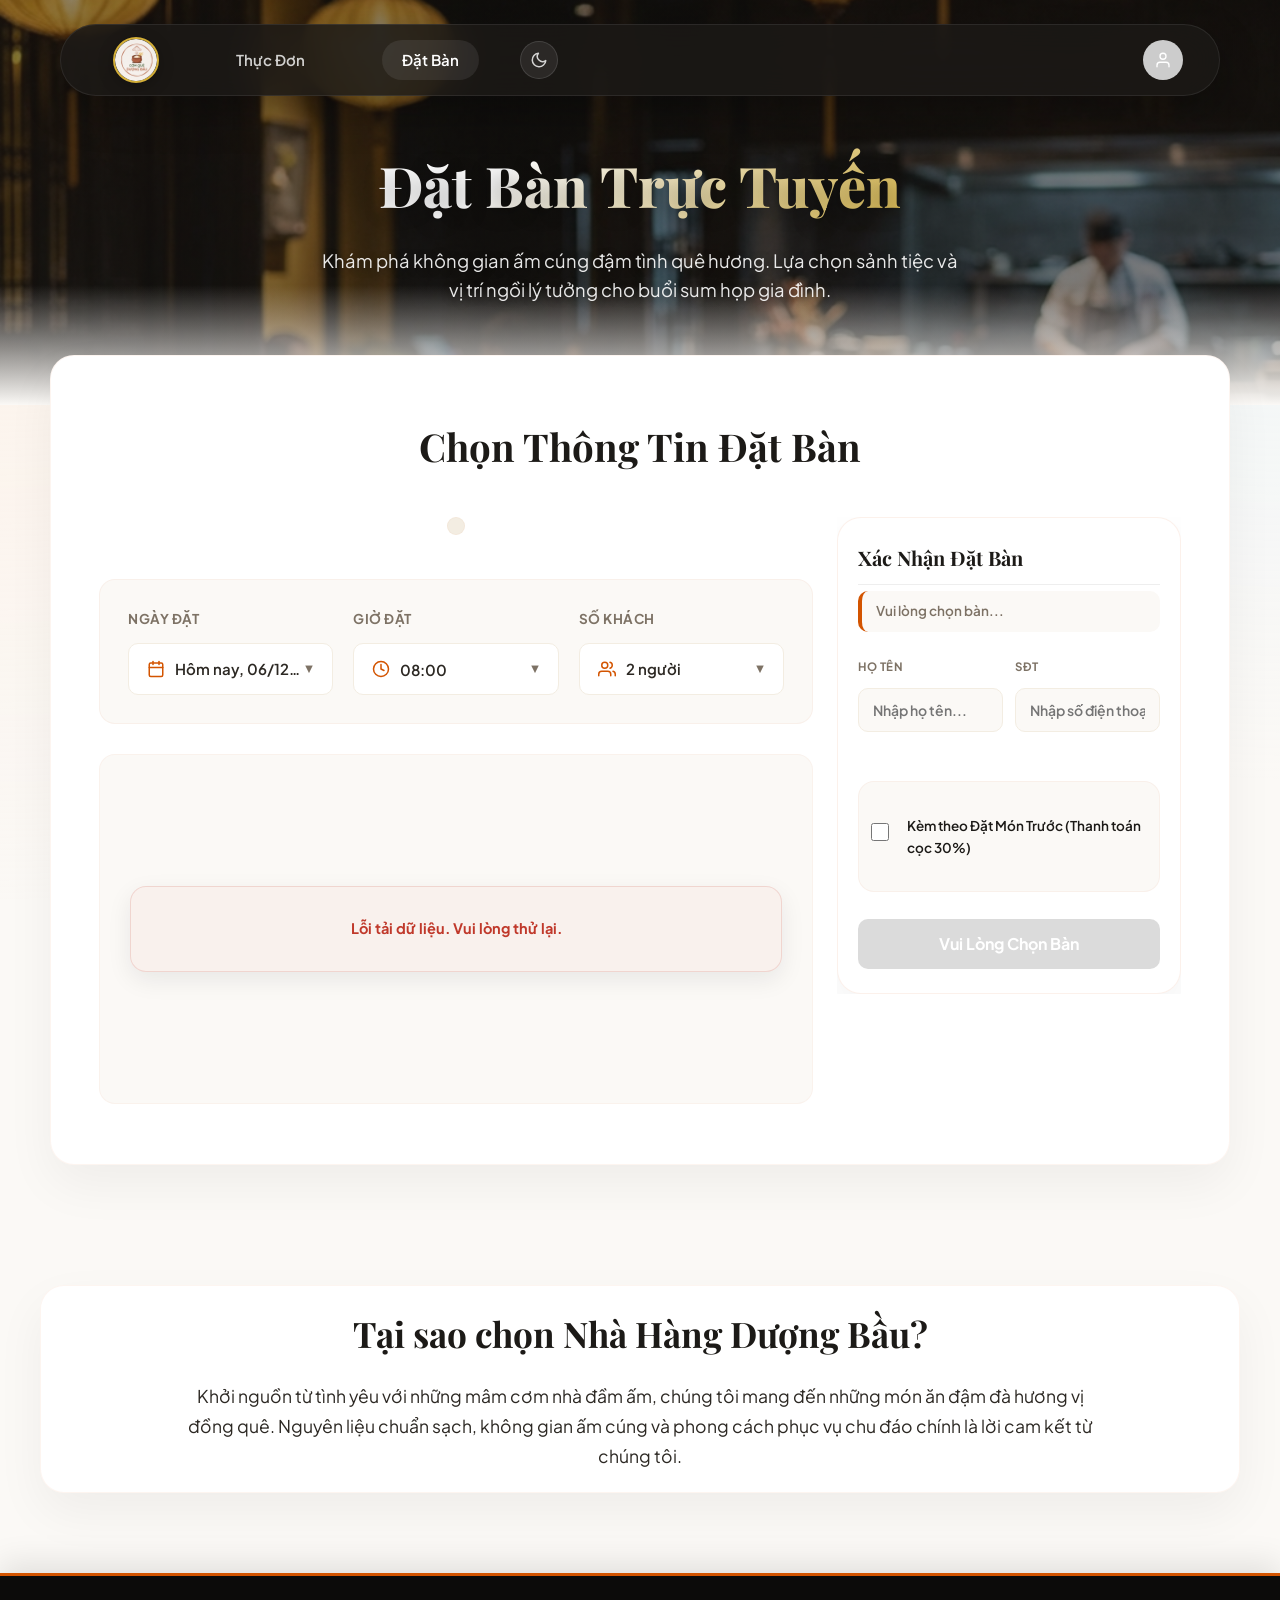
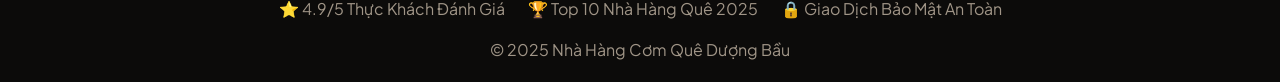
==== commit 6e138c07: "refactor(ui): update admin views, coordinate theme synchronization, and improve customer interface a" ====
--- a/booking.html
+++ b/booking.html
@@ -10,8 +10,1556 @@
     <meta property="og:type" content="website">
     <title>Đặt Bàn - Nhà Hàng Cơm Quê Dượng Bầu</title>
     <link rel="icon" href="photo/favicon.png" type="image/png">
+    <script src="js/theme.js"></script>
     <link rel="stylesheet" href="style.css?v=16">
+    <!-- Premium Google Fonts -->
+    <link rel="preconnect" href="https://fonts.googleapis.com">
+    <link rel="preconnect" href="https://fonts.gstatic.com" crossorigin>
+    <link href="https://fonts.googleapis.com/css2?family=Outfit:wght@300;400;500;600;700;800&family=Playfair+Display:ital,wght@0,400..900;1,400..900&family=Plus+Jakarta+Sans:wght@300;400;500;600;700;800&display=swap" rel="stylesheet">
+    
     <style>
+        :root {
+            --primary: #d35400;
+            --primary-dark: #b04300;
+            --primary-gradient: linear-gradient(135deg, #e67e22, #c0392b);
+            --charcoal: #1c1a17;
+            --charcoal-light: #2c2823;
+            --cream: #fbf9f6;
+            --cream-dark: #f3ede2;
+            --text-dark: #2c2823;
+            --text-muted: #7d7265;
+            --white: #ffffff;
+            --accent-gold: #d4af37;
+            --shadow-premium: 0 20px 50px rgba(28, 25, 23, 0.05);
+            --shadow-premium-hover: 0 30px 60px rgba(28, 25, 23, 0.1);
+            --radius-lg: 24px;
+            --radius-md: 16px;
+            --radius-sm: 10px;
+            --transition: all 0.4s cubic-bezier(0.16, 1, 0.3, 1);
+        }
+
+        html[data-theme="dark"] {
+            --cream: #12100e;
+            --cream-dark: #24201c;
+            --text-dark: #f3ede2;
+            --text-muted: #a09587;
+            --white: #1c1916;
+            --charcoal: #fbf9f6;
+            --charcoal-light: #f3ede2;
+            --shadow-premium: 0 20px 50px rgba(0, 0, 0, 0.4);
+            --shadow-premium-hover: 0 30px 60px rgba(0, 0, 0, 0.55);
+            --border-theme: rgba(211, 84, 0, 0.12);
+            --border-subtle: rgba(211, 84, 0, 0.15);
+        }
+
+        /* Theme toggle button styling */
+        .theme-toggle-btn {
+            background: rgba(255, 255, 255, 0.08);
+            border: 1px solid rgba(255, 255, 255, 0.12);
+            color: rgba(255, 255, 255, 0.8);
+            width: 38px;
+            height: 38px;
+            border-radius: 50%;
+            cursor: pointer;
+            display: flex;
+            align-items: center;
+            justify-content: center;
+            transition: var(--transition);
+            outline: none;
+            padding: 0;
+            z-index: 100;
+        }
+
+        .theme-toggle-btn:hover {
+            background: rgba(255, 255, 255, 0.16);
+            color: var(--white);
+            transform: scale(1.06);
+            border-color: rgba(211, 84, 0, 0.3);
+        }
+
+        /* Show/hide sun/moon based on active theme */
+        html[data-theme="dark"] .theme-toggle-btn .sun-icon {
+            display: block;
+        }
+        html[data-theme="dark"] .theme-toggle-btn .moon-icon {
+            display: none;
+        }
+
+        html:not([data-theme="dark"]) .theme-toggle-btn .sun-icon {
+            display: none;
+        }
+        html:not([data-theme="dark"]) .theme-toggle-btn .moon-icon {
+            display: block;
+        }
+
+        body {
+            font-family: 'Plus Jakarta Sans', system-ui, -apple-system, sans-serif;
+            background-color: var(--cream) !important;
+            color: var(--text-dark) !important;
+            overflow-x: hidden;
+            transition: background-color 0.4s ease, color 0.4s ease;
+        }
+
+        .bg-overlay {
+            background: transparent !important;
+            min-height: 100vh;
+        }
+
+        /* PREMIUM FLOATING STICKY NAVIGATION */
+        nav.main-nav.glass-nav {
+            position: fixed;
+            top: 24px;
+            left: 50%;
+            transform: translateX(-50%);
+            z-index: 1000;
+            width: min(92%, 1160px);
+            max-width: none;
+            margin: 0;
+            padding: 12px 36px;
+            display: flex;
+            justify-content: space-between;
+            align-items: center;
+            background: rgba(28, 25, 23, 0.85);
+            border: 1px solid rgba(255, 255, 255, 0.08);
+            border-radius: 99px;
+            box-shadow: 0 15px 40px rgba(0, 0, 0, 0.3);
+            backdrop-filter: blur(20px);
+            -webkit-backdrop-filter: blur(20px);
+            transition: var(--transition);
+        }
+
+        nav.main-nav.glass-nav:hover {
+            background: rgba(28, 25, 23, 0.92);
+            box-shadow: 0 20px 50px rgba(0, 0, 0, 0.4);
+            border-color: rgba(211, 84, 0, 0.2);
+        }
+
+        nav.main-nav.glass-nav a {
+            font-size: 15px;
+            font-weight: 600;
+            color: rgba(255, 255, 255, 0.8);
+            padding: 8px 20px;
+            border-radius: 99px;
+            transition: var(--transition);
+            min-height: auto;
+            display: inline-flex;
+            align-items: center;
+            text-decoration: none;
+        }
+
+        nav.main-nav.glass-nav a:hover,
+        nav.main-nav.glass-nav a.active {
+            color: #ffffff;
+            background: rgba(255, 255, 255, 0.08);
+        }
+
+        nav.main-nav.glass-nav .nav-brand {
+            padding: 0;
+            background: transparent !important;
+            display: flex;
+            align-items: center;
+        }
+
+        nav.main-nav.glass-nav .nav-brand:hover {
+            transform: scale(1.05);
+        }
+
+        .nav-logo-img {
+            height: 46px;
+            width: 46px;
+            border-radius: 50%;
+            box-shadow: 0 4px 15px rgba(0, 0, 0, 0.25);
+            border: 2px solid var(--accent-gold);
+            object-fit: cover;
+            transition: var(--transition);
+        }
+
+        .nav-auth {
+            display: flex;
+            align-items: center;
+            gap: 12px;
+        }
+
+        .nav-auth .auth-user {
+            color: #f3ede2;
+            font-weight: 600;
+            font-size: 14.5px;
+        }
+
+        .nav-auth .auth-btn {
+            padding: 8px 18px;
+            font-size: 14px;
+            font-weight: 700;
+            border-radius: 99px;
+            border: none;
+            cursor: pointer;
+            transition: var(--transition);
+        }
+
+        .nav-auth .auth-btn.secondary {
+            background: var(--primary-gradient);
+            color: var(--white);
+            box-shadow: 0 4px 15px rgba(211, 84, 0, 0.25);
+        }
+
+        .nav-auth .auth-btn.secondary:hover {
+            transform: translateY(-1px);
+            box-shadow: 0 6px 20px rgba(211, 84, 0, 0.35);
+        }
+
+        /* HIDE ORANGE LINE FOR SECTION BOXES LIKE INDEX.HTML */
+        .section-box h2::after {
+            display: none !important;
+        }
+
+        /* CORE VALUES CONTAINER */
+        .core-values-box {
+            margin-top: 40px !important;
+            border-radius: var(--radius-lg) !important;
+            background-color: var(--white) !important;
+            border: 1px solid rgba(211, 84, 0, 0.06) !important;
+            box-shadow: var(--shadow-premium) !important;
+            transition: var(--transition) !important;
+        }
+
+        .core-values-box:hover {
+            box-shadow: var(--shadow-premium-hover) !important;
+        }
+
+        .core-values-box h2 {
+            font-family: 'Playfair Display', serif !important;
+            font-size: clamp(1.6rem, 3vw, 2.2rem) !important;
+            color: var(--charcoal) !important;
+            font-weight: 700 !important;
+            margin-bottom: 20px !important;
+            text-align: center !important;
+        }
+
+        .core-values-box p {
+            font-family: 'Plus Jakarta Sans', sans-serif !important;
+            color: var(--charcoal-light) !important;
+            font-size: clamp(1rem, 2.5vw, 1.1rem) !important;
+            max-width: 70ch !important;
+            margin: 0 auto !important;
+            line-height: 1.7 !important;
+            text-align: center !important;
+        }
+
+        html[data-theme="dark"] body::before {
+            opacity: 0.15 !important;
+        }
+
+        /* BRANDED BOOKING HERO */
+        .booking-hero {
+            height: 45vh;
+            min-height: 320px;
+            background-image: 
+                linear-gradient(rgba(28, 25, 23, 0.5), rgba(28, 25, 23, 0.75)),
+                url('photo/luxury_bg.png');
+            background-size: cover;
+            background-position: center;
+            background-attachment: fixed;
+            display: flex;
+            align-items: center;
+            justify-content: center;
+            text-align: center;
+            padding: 100px 20px 60px;
+            position: relative;
+            overflow: hidden;
+        }
+
+        .booking-hero::before {
+            content: '';
+            position: absolute;
+            bottom: 0;
+            left: 0;
+            width: 100%;
+            height: 120px;
+            background: linear-gradient(180deg, rgba(251, 249, 246, 0) 0%, var(--cream) 100%);
+            pointer-events: none;
+            z-index: 1;
+            transition: background 0.4s ease;
+        }
+
+        html[data-theme="dark"] .booking-hero::before {
+            background: linear-gradient(180deg, rgba(18, 16, 14, 0) 0%, var(--cream) 100%) !important;
+        }
+
+        .booking-hero-content {
+            position: relative;
+            z-index: 2;
+            max-width: 800px;
+        }
+
+        .booking-hero h1 {
+            font-family: 'Playfair Display', serif;
+            font-size: clamp(2.2rem, 5vw, 3.5rem);
+            font-weight: 800;
+            color: var(--white);
+            text-shadow: 0 4px 20px rgba(0,0,0,0.3);
+            margin: 0 0 16px;
+            background: linear-gradient(135deg, #ffffff 30%, var(--accent-gold) 100%);
+            -webkit-background-clip: text;
+            background-clip: text;
+            -webkit-text-fill-color: transparent;
+        }
+
+        .booking-hero-subtitle {
+            font-family: 'Plus Jakarta Sans', sans-serif;
+            font-size: clamp(0.95rem, 2.5vw, 1.15rem);
+            color: rgba(255, 255, 255, 0.9);
+            line-height: 1.6;
+            max-width: 650px;
+            margin: 0 auto;
+            text-shadow: 0 2px 10px rgba(0,0,0,0.4);
+        }
+
+        /* Container & Grid layout */
+        .container {
+            width: min(100% - 32px, 1200px);
+            margin: 0 auto 80px;
+        }
+
+        .booking-section.section-box {
+            background-color: var(--white) !important;
+            border-radius: var(--radius-lg);
+            padding: 60px 48px;
+            box-shadow: var(--shadow-premium) !important;
+            border: 1px solid rgba(211, 84, 0, 0.06) !important;
+            margin-top: -60px;
+            position: relative;
+            z-index: 10;
+            transition: var(--transition);
+        }
+
+        .booking-section.section-box:hover {
+            box-shadow: var(--shadow-premium-hover) !important;
+        }
+
+        .booking-section h2 {
+            font-family: 'Playfair Display', serif;
+            font-size: clamp(1.8rem, 3.5vw, 2.4rem);
+            color: var(--charcoal);
+            margin: 0 0 40px;
+            font-weight: 700;
+            text-align: center;
+            position: relative;
+            display: block;
+        }
+
+        .booking-section h2::after {
+            content: '❖';
+            display: block;
+            color: var(--accent-gold);
+            font-size: 14px;
+            margin: 12px auto 0;
+            letter-spacing: 0.2rem;
+            font-weight: normal;
+        }
+
+        /* Floor selection tabs */
+        .floor-tabs-container {
+            display: flex;
+            justify-content: flex-start;
+            gap: 12px;
+            background: var(--cream-dark);
+            padding: 8px;
+            border-radius: var(--radius-md);
+            margin-bottom: 24px;
+            width: fit-content;
+            border: 1px solid rgba(211, 84, 0, 0.04);
+        }
+
+        .hall-tab {
+            background: transparent !important;
+            border: none !important;
+            color: var(--text-muted) !important;
+            padding: 12px 28px !important;
+            font-size: 14.5px !important;
+            font-weight: 700 !important;
+            cursor: pointer !important;
+            border-radius: var(--radius-sm) !important;
+            transition: var(--transition) !important;
+            outline: none !important;
+        }
+
+        .hall-tab:hover {
+            color: var(--primary) !important;
+            transform: translateY(-1px);
+        }
+
+        .hall-tab.active {
+            background-color: var(--white) !important;
+            color: var(--primary) !important;
+            box-shadow: 0 4px 15px rgba(211, 84, 0, 0.1) !important;
+        }
+
+        /* Booking Filters */
+        .booking-filter {
+            display: grid !important;
+            grid-template-columns: repeat(auto-fit, minmax(200px, 1fr)) !important;
+            gap: 20px !important;
+            background: var(--cream) !important;
+            padding: 28px !important;
+            border-radius: var(--radius-md) !important;
+            border: 1px solid rgba(211, 84, 0, 0.05) !important;
+            margin-bottom: 30px !important;
+        }
+
+        .filter-group {
+            display: flex;
+            flex-direction: column;
+            gap: 8px;
+            position: relative;
+        }
+
+        .filter-group label {
+            font-size: 13.5px;
+            font-weight: 700;
+            color: var(--text-muted);
+            text-transform: uppercase;
+            letter-spacing: 0.5px;
+        }
+
+        /* PREMIUM CUSTOM DROPDOWNS & CUSTOM INPUTS */
+        .custom-dropdown {
+            position: relative;
+            width: 100%;
+        }
+
+        .custom-dropdown-trigger {
+            height: 52px !important;
+            padding: 0 18px !important;
+            font-size: 15px !important;
+            font-weight: 600 !important;
+            border-radius: var(--radius-sm) !important;
+            border: 1.5px solid var(--cream-dark) !important;
+            background-color: var(--white) !important;
+            color: var(--text-dark) !important;
+            cursor: pointer;
+            display: flex;
+            align-items: center;
+            justify-content: space-between;
+            transition: var(--transition);
+            user-select: none;
+            box-sizing: border-box !important;
+        }
+
+        .custom-dropdown-trigger:hover {
+            border-color: var(--primary) !important;
+            box-shadow: 0 4px 12px rgba(28, 25, 23, 0.03) !important;
+        }
+
+        .custom-dropdown.active .custom-dropdown-trigger {
+            border-color: var(--primary) !important;
+            box-shadow: 0 0 0 4px rgba(211, 84, 0, 0.08) !important;
+            background-color: var(--white) !important;
+        }
+
+        .trigger-icon {
+            margin-right: 10px;
+            color: var(--primary);
+            display: flex;
+            align-items: center;
+        }
+
+        .trigger-value {
+            flex: 1;
+            text-align: left;
+            white-space: nowrap;
+            overflow: hidden;
+            text-overflow: ellipsis;
+        }
+
+        .chevron-icon {
+            font-size: 10px;
+            color: var(--text-muted);
+            transition: transform 0.3s ease;
+        }
+
+        .custom-dropdown.active .chevron-icon {
+            transform: rotate(180deg);
+            color: var(--primary);
+        }
+
+        .custom-dropdown-menu {
+            position: absolute;
+            top: calc(100% + 8px);
+            left: 0;
+            width: 100%;
+            background: var(--white);
+            border: 1px solid rgba(211, 84, 0, 0.08);
+            border-radius: var(--radius-md);
+            box-shadow: var(--shadow-premium-hover);
+            z-index: 1000;
+            max-height: 330px;
+            overflow-y: auto;
+            opacity: 0;
+            transform: translateY(-10px);
+            pointer-events: none;
+            transition: all 0.3s cubic-bezier(0.16, 1, 0.3, 1);
+            padding: 8px 0;
+        }
+
+        /* Beautiful styled scrollbar for custom dropdown menu */
+        .custom-dropdown-menu::-webkit-scrollbar {
+            width: 6px;
+        }
+        .custom-dropdown-menu::-webkit-scrollbar-track {
+            background: transparent;
+        }
+        .custom-dropdown-menu::-webkit-scrollbar-thumb {
+            background: var(--cream-dark);
+            border-radius: 99px;
+        }
+        .custom-dropdown-menu::-webkit-scrollbar-thumb:hover {
+            background: var(--text-muted);
+        }
+
+        .custom-dropdown.active .custom-dropdown-menu {
+            opacity: 1;
+            transform: translateY(0);
+            pointer-events: auto;
+        }
+
+        .custom-dropdown-item {
+            padding: 12px 20px;
+            font-size: 14.5px;
+            font-weight: 600;
+            color: var(--text-dark);
+            cursor: pointer;
+            transition: var(--transition);
+            display: flex;
+            align-items: center;
+        }
+
+        .custom-dropdown-item:hover {
+            background: var(--cream-dark);
+            color: var(--primary);
+        }
+
+        .custom-dropdown-item.selected {
+            background: rgba(211, 84, 0, 0.06);
+            color: var(--primary);
+            font-weight: 700;
+        }
+
+        /* CUSTOM CALENDAR STYLING */
+        .calendar-dropdown-menu {
+            width: 320px !important;
+            padding: 16px !important;
+            user-select: none;
+        }
+
+        .calendar-header {
+            display: flex;
+            justify-content: space-between;
+            align-items: center;
+            margin-bottom: 12px;
+        }
+
+        .calendar-title {
+            font-size: 15px;
+            font-weight: 700;
+            color: var(--text-dark);
+            font-family: 'Playfair Display', serif;
+        }
+
+        .calendar-nav-btn {
+            background: transparent;
+            border: 1px solid var(--cream-dark);
+            color: var(--text-dark);
+            width: 28px;
+            height: 28px;
+            border-radius: 50%;
+            display: flex;
+            align-items: center;
+            justify-content: center;
+            cursor: pointer;
+            transition: var(--transition);
+            font-size: 11px;
+        }
+
+        .calendar-nav-btn:hover {
+            border-color: var(--primary);
+            color: var(--primary);
+            background: rgba(211, 84, 0, 0.05);
+        }
+
+        .calendar-weekdays {
+            display: grid;
+            grid-template-columns: repeat(7, 1fr);
+            text-align: center;
+            font-size: 11px;
+            font-weight: 700;
+            color: var(--text-muted);
+            margin-bottom: 8px;
+            text-transform: uppercase;
+            letter-spacing: 0.5px;
+        }
+
+        .calendar-days {
+            display: grid;
+            grid-template-columns: repeat(7, 1fr);
+            gap: 4px;
+            text-align: center;
+        }
+
+        .calendar-day {
+            aspect-ratio: 1;
+            display: flex;
+            align-items: center;
+            justify-content: center;
+            font-size: 13px;
+            font-weight: 600;
+            color: var(--text-dark);
+            border-radius: 8px;
+            cursor: pointer;
+            transition: all 0.2s cubic-bezier(0.16, 1, 0.3, 1);
+        }
+
+        .calendar-day:hover:not(.disabled) {
+            background: var(--cream-dark);
+            color: var(--primary);
+            transform: scale(1.08);
+        }
+
+        .calendar-day.disabled {
+            color: var(--text-muted);
+            opacity: 0.3;
+            cursor: not-allowed;
+        }
+
+        .calendar-day.today:not(.selected) {
+            border: 1.5px solid var(--primary);
+            color: var(--primary);
+        }
+
+        .calendar-day.selected {
+            background: var(--primary) !important;
+            color: var(--white) !important;
+            font-weight: 700;
+            box-shadow: 0 4px 10px rgba(211, 84, 0, 0.2);
+        }
+
+        .calendar-day.other-month {
+            color: var(--text-muted);
+            opacity: 0.4;
+        }
+
+        /* TIME COMBOBOX & GRID INPUT STYLING */
+        .time-combobox-input {
+            flex: 1;
+            background: transparent !important;
+            border: none !important;
+            outline: none !important;
+            font-size: 15px !important;
+            font-weight: 600 !important;
+            color: var(--text-dark) !important;
+            padding: 0 !important;
+            width: 100% !important;
+            font-family: inherit;
+            min-height: 0 !important;
+            height: 100% !important;
+            line-height: normal !important;
+        }
+
+        .time-combobox-input::placeholder {
+            color: var(--text-muted);
+            font-weight: 400;
+        }
+
+        #custom-time-dropdown .custom-dropdown-menu {
+            display: grid !important;
+            grid-template-columns: repeat(4, 1fr) !important;
+            gap: 6px !important;
+            padding: 12px !important;
+            width: 300px !important;
+        }
+
+        #custom-time-dropdown .custom-dropdown-item {
+            padding: 8px 4px !important;
+            font-size: 13.5px !important;
+            font-weight: 600 !important;
+            justify-content: center !important;
+            border-radius: 6px !important;
+            border: 1px solid var(--cream-dark) !important;
+            transition: all 0.2s ease !important;
+        }
+
+        #custom-time-dropdown .custom-dropdown-item:hover {
+            background: rgba(197, 160, 89, 0.1) !important;
+            border-color: var(--primary) !important;
+            color: var(--primary) !important;
+        }
+
+        #custom-time-dropdown .custom-dropdown-item.selected {
+            background: var(--primary) !important;
+            border-color: var(--primary) !important;
+            color: var(--white) !important;
+            box-shadow: 0 3px 8px rgba(211, 84, 0, 0.15);
+        }
+
+        #custom-time-dropdown .custom-dropdown-item.disabled {
+            background-color: var(--cream-dark) !important;
+            color: var(--text-muted) !important;
+            border-color: var(--cream-dark) !important;
+            opacity: 0.4 !important;
+            cursor: not-allowed !important;
+            pointer-events: none !important;
+            box-shadow: none !important;
+        }
+
+        /* GUESTS CUSTOM DESIGN */
+        #custom-guests-dropdown .custom-dropdown-menu {
+            width: 280px !important;
+        }
+
+        #custom-guests-dropdown .custom-dropdown-item {
+            display: flex !important;
+            align-items: center !important;
+            gap: 12px !important;
+            padding: 10px 16px !important;
+            transition: var(--transition);
+        }
+
+        .guest-emoji {
+            font-size: 16px;
+            display: inline-flex;
+            align-items: center;
+            justify-content: center;
+            width: 24px;
+        }
+
+        .guest-text {
+            font-weight: 700;
+            color: var(--text-dark);
+            flex: 1;
+        }
+
+        .guest-desc {
+            font-size: 11.5px;
+            font-weight: 500;
+            color: var(--text-muted);
+        }
+
+        #custom-guests-dropdown .custom-dropdown-item:hover {
+            background: rgba(197, 160, 89, 0.08) !important;
+        }
+
+        #custom-guests-dropdown .custom-dropdown-item:hover .guest-text {
+            color: var(--primary);
+        }
+
+        #custom-guests-dropdown .custom-dropdown-item.selected {
+            background: rgba(211, 84, 0, 0.06) !important;
+        }
+
+        #custom-guests-dropdown .custom-dropdown-item.selected .guest-text {
+            color: var(--primary);
+        }
+
+        .time-select-wrap {
+            position: relative;
+            display: flex;
+            align-items: center;
+        }
+
+        .booking-time-select {
+            width: 100%;
+            padding-right: 44px !important;
+        }
+
+        .time-select-icon {
+            position: absolute;
+            right: 16px;
+            color: var(--text-muted);
+            pointer-events: none;
+            display: flex;
+            align-items: center;
+        }
+
+        /* Table Map Container */
+        #table-map-container {
+            background: var(--cream);
+            padding: 30px;
+            border-radius: var(--radius-md);
+            border: 1px solid rgba(211, 84, 0, 0.04);
+            min-height: 350px;
+            display: flex;
+            flex-direction: column;
+            justify-content: center;
+        }
+
+        .floor-grid {
+            background: transparent !important;
+            padding: 0 !important;
+            border-radius: 0 !important;
+            display: none;
+            grid-template-columns: repeat(auto-fill, minmax(120px, 1fr)) !important;
+            gap: 20px !important;
+        }
+
+        .floor-grid.active {
+            display: grid !important;
+        }
+
+        /* Rustic Table Styling */
+        .table-box {
+            background-color: var(--white) !important;
+            border: 1.5px solid var(--cream-dark) !important;
+            border-radius: var(--radius-md) !important;
+            padding: 28px 16px !important;
+            display: flex !important;
+            flex-direction: column !important;
+            align-items: center !important;
+            justify-content: center !important;
+            transition: var(--transition) !important;
+            box-shadow: 0 8px 20px rgba(28, 25, 23, 0.02) !important;
+            position: relative !important;
+            overflow: visible !important;
+            user-select: none;
+            cursor: pointer;
+        }
+
+        .table-box h3 {
+            font-family: 'Playfair Display', serif !important;
+            font-size: 18px !important;
+            font-weight: 700 !important;
+            color: var(--charcoal) !important;
+            margin: 0 0 6px !important;
+            transition: var(--transition) !important;
+        }
+
+        .table-box p {
+            font-family: 'Plus Jakarta Sans', sans-serif !important;
+            font-size: 13px !important;
+            font-weight: 600 !important;
+            color: var(--text-muted) !important;
+            margin: 0 !important;
+            transition: var(--transition) !important;
+        }
+
+        /* Table Box States */
+        .table-box.available {
+            background-color: rgba(33, 150, 243, 0.05) !important;
+            border-color: rgba(33, 150, 243, 0.3) !important;
+        }
+
+        .table-box.available h3 {
+            color: #1e88e5 !important;
+        }
+
+        .table-box.available p {
+            color: #1565c0 !important;
+        }
+
+        .table-box.available:hover {
+            background-color: rgba(33, 150, 243, 0.12) !important;
+            border-color: #2196f3 !important;
+            transform: translateY(-4px) scale(1.02) !important;
+            box-shadow: 0 12px 24px rgba(33, 150, 243, 0.15) !important;
+        }
+
+        .table-box.booked {
+            background-color: rgba(239, 83, 80, 0.04) !important;
+            border-color: rgba(239, 83, 80, 0.25) !important;
+            cursor: not-allowed !important;
+            opacity: 0.75 !important;
+        }
+
+        .table-box.booked h3 {
+            color: #e53935 !important;
+        }
+
+        .table-box.booked p {
+            color: #c62828 !important;
+        }
+
+        .table-box.booked::after {
+            content: 'Đã đặt' !important;
+            display: block !important;
+            font-size: 11px !important;
+            font-weight: 800 !important;
+            color: #e53935 !important;
+            margin-top: 6px !important;
+            text-transform: uppercase;
+            letter-spacing: 0.5px;
+        }
+
+        .table-box.selected {
+            background-color: rgba(211, 84, 0, 0.06) !important;
+            border-color: var(--accent-gold) !important;
+            border-width: 2px !important;
+            box-shadow: 0 0 0 4px rgba(211, 84, 0, 0.15), 0 12px 24px rgba(211, 84, 0, 0.1) !important;
+            transform: scale(1.04) translateY(-2px) !important;
+        }
+
+        .table-box.selected h3 {
+            color: var(--primary) !important;
+        }
+
+        .table-box.selected p {
+            color: var(--primary-dark) !important;
+        }
+
+        /* Dark Mode Table Box States */
+        html[data-theme="dark"] .table-box.available {
+            background-color: rgba(144, 202, 249, 0.04) !important;
+            border-color: rgba(144, 202, 249, 0.2) !important;
+        }
+
+        html[data-theme="dark"] .table-box.available h3 {
+            color: #90caf9 !important;
+        }
+
+        html[data-theme="dark"] .table-box.available p {
+            color: #bbdefb !important;
+        }
+
+        html[data-theme="dark"] .table-box.available:hover {
+            background-color: rgba(33, 150, 243, 0.16) !important;
+            border-color: #2196f3 !important;
+            box-shadow: 0 12px 24px rgba(33, 150, 243, 0.25) !important;
+        }
+
+        html[data-theme="dark"] .table-box.booked {
+            background-color: rgba(239, 154, 154, 0.03) !important;
+            border-color: rgba(239, 154, 154, 0.15) !important;
+        }
+
+        html[data-theme="dark"] .table-box.booked h3 {
+            color: #ef9a9a !important;
+        }
+
+        html[data-theme="dark"] .table-box.booked p {
+            color: #ffcdd2 !important;
+        }
+
+        html[data-theme="dark"] .table-box.booked::after {
+            color: #ef9a9a !important;
+        }
+
+        html[data-theme="dark"] .table-box.selected {
+            background-color: rgba(211, 84, 0, 0.12) !important;
+            border-color: var(--accent-gold) !important;
+            box-shadow: 0 0 0 4px rgba(211, 84, 0, 0.25), 0 12px 24px rgba(0, 0, 0, 0.3) !important;
+        }
+
+        html[data-theme="dark"] .table-box.selected h3 {
+            color: var(--primary) !important;
+        }
+
+        html[data-theme="dark"] .table-box.selected p {
+            color: #ffe0b2 !important;
+        }
+
+        /* Confirmation Form Styling */
+        .booking-confirm-form {
+            background-color: var(--white) !important;
+            border: 1px solid rgba(211, 84, 0, 0.08) !important;
+            border-radius: var(--radius-lg) !important;
+            padding: 24px 20px !important;
+            box-shadow: var(--shadow-premium) !important;
+            margin-top: 0 !important;
+            color: var(--text-dark) !important;
+        }
+
+        .booking-confirm-form h3 {
+            font-family: 'Playfair Display', serif !important;
+            font-size: 20px !important;
+            font-weight: 700 !important;
+            color: var(--charcoal) !important;
+            margin: 0 0 6px !important;
+            text-align: left;
+        }
+
+        .summary-text {
+            font-family: 'Plus Jakarta Sans', sans-serif !important;
+            font-size: 13.5px !important;
+            color: var(--text-muted) !important;
+            margin-bottom: 16px !important;
+            font-style: normal !important;
+            font-weight: 600 !important;
+            line-height: 1.5 !important;
+            background: var(--cream);
+            padding: 10px 14px;
+            border-radius: var(--radius-sm);
+            border-left: 4px solid var(--primary);
+        }
+
+        .form-row {
+            display: grid;
+            grid-template-columns: 1fr 1fr;
+            gap: 12px;
+            margin-bottom: 14px;
+        }
+
+        @media (max-width: 480px) {
+            .form-row {
+                grid-template-columns: 1fr;
+            }
+        }
+
+        .form-group {
+            display: flex;
+            flex-direction: column;
+            gap: 6px;
+        }
+
+        .form-group label {
+            font-size: 11.5px;
+            font-weight: 700;
+            color: var(--text-muted);
+            text-transform: uppercase;
+            letter-spacing: 0.5px;
+        }
+
+        .form-group input {
+            padding: 10px 14px !important;
+            font-size: 14px !important;
+            font-weight: 600 !important;
+            border-radius: var(--radius-sm) !important;
+            border: 1.5px solid var(--cream-dark) !important;
+            background-color: var(--cream) !important;
+            color: var(--text-dark) !important;
+            outline: none !important;
+            transition: var(--transition) !important;
+        }
+
+        .form-group input:focus {
+            border-color: var(--primary) !important;
+            background-color: var(--white) !important;
+            box-shadow: 0 0 0 4px rgba(211, 84, 0, 0.08) !important;
+        }
+
+        /* Pre-order modules toggles and details */
+        .booking-preorder-toggle {
+            background: var(--cream);
+            padding: 12px;
+            border-radius: var(--radius-md);
+            border: 1px solid rgba(211, 84, 0, 0.05);
+            margin-bottom: 12px;
+        }
+
+        .booking-preorder-label {
+            color: var(--charcoal) !important;
+            font-size: 13.5px;
+        }
+
+        .booking-preorder-checkbox {
+            accent-color: var(--primary) !important;
+            width: 18px !important;
+            height: 18px !important;
+            cursor: pointer !important;
+        }
+
+        .booking-preorder-section {
+            background: var(--white) !important;
+            border: 1px solid rgba(211, 84, 0, 0.1) !important;
+            border-radius: var(--radius-sm) !important;
+            padding: 14px !important;
+            margin-top: 10px !important;
+            box-shadow: 0 4px 15px rgba(0, 0, 0, 0.02) !important;
+            transition: var(--transition) !important;
+        }
+
+        .preorder-header {
+            display: flex !important;
+            justify-content: space-between !important;
+            align-items: center !important;
+            margin-bottom: 10px !important;
+            gap: 10px !important;
+        }
+
+        .preorder-title {
+            margin: 0 !important;
+            font-size: 14px !important;
+            font-weight: 700 !important;
+            color: var(--text-dark) !important;
+            font-family: 'Playfair Display', serif !important;
+            white-space: nowrap !important;
+        }
+
+        .btn-select-preorder {
+            padding: 6px 12px !important;
+            font-size: 12px !important;
+            border-radius: 8px !important;
+            border: 1px dashed var(--primary) !important;
+            color: var(--primary) !important;
+            background: transparent !important;
+            cursor: pointer !important;
+            font-weight: 700 !important;
+            transition: var(--transition) !important;
+            min-height: auto !important;
+            display: flex !important;
+            align-items: center !important;
+            gap: 4px !important;
+            box-shadow: none !important;
+        }
+
+        .btn-select-preorder:hover {
+            background: var(--primary) !important;
+            color: var(--white) !important;
+            border-style: solid !important;
+            box-shadow: 0 4px 10px rgba(211, 84, 0, 0.15) !important;
+        }
+
+        #booking-selected-summary-list {
+            margin-bottom: 10px !important;
+            max-height: 90px !important;
+            overflow-y: auto !important;
+            padding-right: 4px !important;
+        }
+        
+        #booking-selected-summary-list::-webkit-scrollbar {
+            width: 4px;
+        }
+        #booking-selected-summary-list::-webkit-scrollbar-thumb {
+            background: var(--cream-dark);
+            border-radius: 99px;
+        }
+
+        .preorder-summary-box {
+            background: var(--cream-dark) !important;
+            padding: 10px 12px !important;
+            border-radius: 8px !important;
+            border: 1px solid rgba(211, 84, 0, 0.05) !important;
+            font-size: 13px !important;
+            color: var(--text-dark) !important;
+        }
+
+        .preorder-summary-row {
+            display: flex !important;
+            justify-content: space-between !important;
+            margin-bottom: 4px !important;
+        }
+        
+        .preorder-summary-row:last-child {
+            margin-bottom: 0 !important;
+        }
+
+        .preorder-summary-row span {
+            color: var(--text-muted) !important;
+            font-weight: 500 !important;
+        }
+
+        .preorder-summary-row strong {
+            color: var(--text-dark) !important;
+            font-weight: 700 !important;
+        }
+
+        .preorder-deposit-highlight {
+            color: var(--primary) !important;
+            font-weight: 800 !important;
+        }
+
+        /* Drawer Pre-order panel */
+        .drawer-overlay {
+            position: fixed;
+            inset: 0;
+            background: rgba(12, 11, 10, 0.75) !important;
+            z-index: 1000;
+            display: flex;
+            justify-content: flex-end;
+            transition: opacity 0.3s ease;
+            backdrop-filter: none !important;
+            -webkit-backdrop-filter: none !important;
+        }
+
+        .drawer-overlay.hidden {
+            opacity: 0;
+            pointer-events: none;
+        }
+
+        .drawer-content {
+            width: min(100vw, 460px);
+            height: 100%;
+            background: var(--white);
+            box-shadow: -10px 0 40px rgba(0, 0, 0, 0.2);
+            display: flex;
+            flex-direction: column;
+            transform: translateX(100%);
+            transition: transform 0.35s cubic-bezier(0.16, 1, 0.3, 1);
+            will-change: transform;
+            backface-visibility: hidden;
+            transform-style: preserve-3d;
+        }
+
+        .drawer-overlay.active .drawer-content {
+            transform: translateX(0);
+        }
+
+        .drawer-header {
+            padding: 24px;
+            border-bottom: 1px solid var(--cream-dark);
+            display: flex;
+            justify-content: space-between;
+            align-items: center;
+        }
+
+        .drawer-header h3 {
+            font-family: 'Playfair Display', serif;
+            font-size: 22px;
+            color: var(--charcoal);
+            margin: 0;
+        }
+
+        .drawer-close-btn {
+            background: var(--cream-dark);
+            color: var(--charcoal);
+            border: none;
+            width: 36px;
+            height: 36px;
+            border-radius: 50%;
+            cursor: pointer;
+            display: flex;
+            align-items: center;
+            justify-content: center;
+            font-size: 16px;
+            font-weight: bold;
+            transition: var(--transition);
+        }
+
+        .drawer-close-btn:hover {
+            background: var(--primary);
+            color: var(--white);
+            transform: rotate(90deg);
+        }
+
+        .drawer-search-container {
+            padding: 16px 24px;
+            border-bottom: 1px solid var(--cream-dark);
+            background: var(--cream);
+        }
+
+        .drawer-search-container input {
+            width: 100%;
+            padding: 12px 18px;
+            font-family: 'Plus Jakarta Sans', sans-serif;
+            font-size: 14px;
+            font-weight: 600;
+            border-radius: var(--radius-sm);
+            border: 1.5px solid var(--cream-dark);
+            background-color: var(--white);
+            color: var(--text-dark);
+            outline: none;
+            transition: var(--transition);
+        }
+
+        .drawer-search-container input:focus {
+            border-color: var(--primary);
+            box-shadow: 0 0 0 4px rgba(211, 84, 0, 0.08);
+        }
+
+        .drawer-menu-list {
+            flex: 1;
+            overflow-y: auto;
+            padding: 24px;
+            display: flex;
+            flex-direction: column;
+            gap: 16px;
+            scroll-behavior: smooth;
+            -webkit-overflow-scrolling: touch;
+            will-change: scroll-position;
+        }
+
+        .drawer-menu-item {
+            display: flex !important;
+            gap: 16px;
+            padding: 16px;
+            border-radius: var(--radius-md);
+            border: 1px solid rgba(211, 84, 0, 0.05);
+            background: var(--cream);
+            transition: transform 0.2s cubic-bezier(0.16, 1, 0.3, 1), background-color 0.2s ease, border-color 0.2s ease !important;
+            align-items: center;
+            will-change: transform;
+            contain: layout paint;
+            content-visibility: auto;
+            contain-intrinsic-size: 104px;
+        }
+
+        .drawer-menu-item:hover {
+            border-color: rgba(211, 84, 0, 0.15) !important;
+            box-shadow: 0 4px 12px rgba(28, 25, 23, 0.02) !important;
+            transform: translateY(-1px) !important;
+        }
+
+        .drawer-menu-item img {
+            width: 72px;
+            height: 72px;
+            border-radius: var(--radius-sm);
+            object-fit: cover;
+        }
+
+        .drawer-item-details {
+            flex: 1;
+            display: flex;
+            flex-direction: column;
+            height: 100%;
+            justify-content: space-between;
+        }
+
+        .drawer-item-details h4 {
+            font-family: 'Playfair Display', serif;
+            font-size: 16px;
+            color: var(--charcoal);
+            margin: 0 0 4px;
+        }
+
+        .drawer-item-details p {
+            font-size: 12px;
+            color: var(--text-muted);
+            margin: 0 0 8px;
+            line-height: 1.4;
+        }
+
+        .drawer-item-footer {
+            display: flex;
+            justify-content: space-between;
+            align-items: center;
+        }
+
+        .drawer-item-price {
+            font-size: 15px;
+            font-weight: 700;
+            color: var(--primary);
+        }
+
+        .drawer-qty-control {
+            display: flex;
+            align-items: center;
+            gap: 10px;
+        }
+
+        .drawer-qty-btn {
+            width: 28px;
+            height: 28px;
+            border-radius: 50%;
+            border: 1px solid var(--cream-dark);
+            background: var(--white);
+            color: var(--charcoal);
+            cursor: pointer;
+            display: flex;
+            align-items: center;
+            justify-content: center;
+            font-size: 14px;
+            font-weight: bold;
+            transition: background-color 0.2s ease, border-color 0.2s ease, color 0.2s ease, transform 0.2s ease !important;
+            will-change: background-color, transform;
+        }
+
+        .drawer-qty-btn:hover {
+            background: var(--primary);
+            color: var(--white);
+            border-color: var(--primary);
+        }
+
+        .drawer-qty-value {
+            font-size: 14px;
+            font-weight: 700;
+            color: var(--charcoal);
+            min-width: 16px;
+            text-align: center;
+        }
+
+        .drawer-footer {
+            padding: 24px;
+            border-top: 1px solid var(--cream-dark);
+            background: var(--cream);
+            display: flex;
+            flex-direction: column;
+            gap: 16px;
+        }
+
+        .drawer-footer-summary {
+            display: flex;
+            flex-direction: column;
+            gap: 8px;
+        }
+
+        .summary-line {
+            display: flex;
+            justify-content: space-between;
+            font-size: 14px;
+            color: var(--text-muted);
+        }
+
+        .summary-line strong {
+            color: var(--charcoal);
+        }
+
+        .btn-confirm-drawer {
+            width: 100%;
+            background: var(--primary-gradient);
+            color: var(--white);
+            border: none;
+            padding: 16px;
+            font-size: 15px;
+            font-weight: 800;
+            border-radius: var(--radius-sm);
+            cursor: pointer;
+            box-shadow: 0 8px 24px rgba(211, 84, 0, 0.2);
+            transition: var(--transition);
+        }
+
+        .btn-confirm-drawer:hover {
+            transform: translateY(-2px);
+            box-shadow: 0 12px 30px rgba(211, 84, 0, 0.35);
+        }
+
+        /* QR Payment Modal */
+        .modal-overlay {
+            position: fixed;
+            inset: 0;
+            background: rgba(12, 11, 10, 0.7);
+            backdrop-filter: blur(12px);
+            z-index: 1000;
+            display: flex;
+            align-items: center;
+            justify-content: center;
+            padding: 20px;
+            transition: opacity 0.4s ease;
+        }
+
+        .modal-overlay.hidden {
+            opacity: 0;
+            pointer-events: none;
+        }
+
+        .modal-content {
+            background: var(--white);
+            width: min(100%, 420px);
+            border-radius: var(--radius-lg);
+            padding: 40px 32px;
+            box-shadow: 0 25px 60px rgba(0, 0, 0, 0.35);
+            border: 1px solid rgba(211, 84, 0, 0.08);
+            transform: scale(0.9);
+            transition: transform 0.4s cubic-bezier(0.175, 0.885, 0.32, 1.275);
+            color: var(--text-dark) !important;
+        }
+
+        .modal-overlay:not(.hidden) .modal-content {
+            transform: scale(1);
+        }
+
+        .modal-content h2 {
+            font-family: 'Playfair Display', serif;
+            font-size: 24px;
+            color: var(--charcoal);
+            margin: 0 0 12px;
+        }
+
+        .modal-content p {
+            font-size: 14.5px;
+            color: var(--text-muted);
+            line-height: 1.55;
+            margin-bottom: 24px;
+        }
+
+        .qr-container {
+            background: var(--cream);
+            padding: 16px;
+            border-radius: var(--radius-md);
+            border: 1px solid var(--cream-dark);
+            display: inline-block;
+            margin-bottom: 24px;
+            box-shadow: inset 0 2px 8px rgba(28, 25, 23, 0.04);
+        }
+
+        .booking-qr-image {
+            width: 200px;
+            height: 200px;
+            display: block;
+            border-radius: var(--radius-sm);
+        }
+
+        .booking-payment-details {
+            background: var(--cream);
+            padding: 16px;
+            border-radius: var(--radius-md);
+            border: 1px solid var(--cream-dark);
+            margin-bottom: 24px;
+            text-align: left;
+        }
+
+        .booking-payment-details p {
+            margin: 0 !important;
+            font-size: 14.5px;
+            color: var(--charcoal) !important;
+            line-height: 1.6 !important;
+        }
+
+        .booking-payment-details p strong {
+            color: var(--text-muted) !important;
+        }
+
+        .customer-payment-panel {
+            width: min(100%, 720px) !important;
+        }
+
+        .customer-payment-panel .modal-body {
+            display: grid !important;
+            grid-template-columns: minmax(220px, 0.95fr) minmax(0, 1.25fr);
+            gap: 22px 24px;
+            align-items: stretch;
+        }
+
+        .customer-payment-panel .qr-container {
+            grid-row: 1 / span 2;
+            width: 100%;
+            max-width: none;
+            margin: 0;
+            display: flex !important;
+            flex-direction: column;
+            justify-content: center;
+            align-items: center;
+        }
+
+        .customer-payment-panel .qr-image {
+            width: min(100%, 190px) !important;
+            height: auto !important;
+            aspect-ratio: 1;
+            object-fit: contain;
+        }
+
+        .customer-payment-panel .payment-details,
+        .customer-payment-panel .bank-info {
+            min-width: 0;
+            margin-bottom: 0 !important;
+        }
+
+        .customer-payment-panel .detail-row {
+            gap: 14px;
+        }
+
+        .customer-payment-panel .copy-box {
+            min-width: 0;
+        }
+
+        .customer-payment-panel .value {
+            overflow-wrap: anywhere;
+        }
+
+        @media (max-width: 767px) {
+            .customer-payment-panel {
+                width: min(100%, 420px) !important;
+            }
+
+            .customer-payment-panel .modal-body {
+                display: block !important;
+            }
+
+            .customer-payment-panel .qr-container {
+                margin-bottom: 18px;
+            }
+        }
+
+        footer {
+            background-color: #0c0b0a !important;
+            color: #a09587 !important;
+        }
+
         /* FIX: Remove conflicting legacy background from style.css */
         header::before {
             display: none !important;
@@ -19,42 +1567,142 @@
         }
 
         header {
-            background-color: transparent;
-            /* Reset any global color */
+            display: none !important;
+        }
+
+        /* PREMIUM PREORDER DRAWER - THEME OVERRIDES (Dark Mode Compliant) */
+        #preorder-drawer .drawer-content {
+            background: var(--white) !important;
+            color: var(--text-dark) !important;
+        }
+        #preorder-drawer .drawer-header {
+            background: var(--white) !important;
+            border-bottom: 1px solid var(--cream-dark) !important;
+        }
+        #preorder-drawer .drawer-header h3 {
+            color: var(--text-dark) !important;
+        }
+        #preorder-drawer .drawer-close-btn {
+            background: var(--cream-dark) !important;
+            color: var(--text-dark) !important;
+        }
+        #preorder-drawer .drawer-close-btn:hover {
+            background: var(--primary) !important;
+            color: var(--white) !important;
+        }
+        #preorder-drawer .drawer-search-container {
+            background: var(--cream) !important;
+            border-bottom: 1px solid var(--cream-dark) !important;
+        }
+        #preorder-drawer .drawer-search-container input {
+            background-color: var(--white) !important;
+            border: 1px solid var(--cream-dark) !important;
+            color: var(--text-dark) !important;
+        }
+        #preorder-drawer .drawer-search-container input:focus {
+            border-color: var(--primary) !important;
+        }
+        #preorder-drawer .drawer-menu-list {
+            background: var(--cream) !important; /* Thay thế nền trắng sữa */
+        }
+        #preorder-drawer .drawer-menu-item {
+            background: var(--white) !important; /* Card món ăn đổi sang nền động */
+            border: 1px solid rgba(211, 84, 0, 0.08) !important;
+            box-shadow: 0 4px 12px rgba(0, 0, 0, 0.02) !important;
+        }
+        #preorder-drawer .drawer-menu-item:hover {
+            border-color: rgba(211, 84, 0, 0.2) !important;
+            box-shadow: 0 8px 24px rgba(211, 84, 0, 0.06) !important;
+        }
+        #preorder-drawer .drawer-item-details h4 {
+            color: var(--text-dark) !important;
+        }
+        #preorder-drawer .drawer-item-details p {
+            color: var(--text-muted) !important;
+        }
+        #preorder-drawer .drawer-item-actions {
+            background: var(--cream) !important; /* Box tăng giảm số lượng mượt mà */
+            border: 1px solid var(--cream-dark) !important;
+            padding: 4px 8px !important;
+            border-radius: 20px !important;
+            display: flex !important;
+            align-items: center !important;
+            gap: 10px !important;
+        }
+        #preorder-drawer .drawer-qty-btn {
+            background: var(--white) !important;
+            color: var(--text-dark) !important;
+            border: 1px solid var(--cream-dark) !important;
+            box-shadow: 0 1px 3px rgba(0, 0, 0, 0.05) !important;
+            width: 28px !important;
+            height: 28px !important;
+            border-radius: 50% !important;
+            display: flex !important;
+            justify-content: center !important;
+            align-items: center !important;
+            font-weight: 700 !important;
+            cursor: pointer !important;
+        }
+        #preorder-drawer .drawer-qty-btn:hover {
+            background: var(--primary) !important;
+            color: var(--white) !important;
+            border-color: var(--primary) !important;
+        }
+        #preorder-drawer .drawer-qty-value {
+            color: var(--text-dark) !important; /* Khắc phục lỗi tàng hình số lượng */
+            font-size: 0.95rem !important;
+            font-weight: 700 !important;
+            min-width: 18px !important;
+            text-align: center !important;
+        }
+        #preorder-drawer .drawer-footer {
+            background: var(--white) !important;
+            border-top: 1px solid var(--cream-dark) !important;
+            color: var(--text-dark) !important;
+        }
+        #preorder-drawer .drawer-footer-summary {
+            color: var(--text-dark) !important;
+        }
+        #preorder-drawer .drawer-footer-summary span {
+            color: var(--text-muted) !important;
+        }
+        #preorder-drawer .drawer-footer-summary strong {
+            color: var(--text-dark) !important;
+        }
+        #preorder-drawer #drawer-total-amount {
+            color: var(--primary) !important;
         }
     </style>
 </head>
 
 <body>
     <div class="bg-overlay">
-        <header
-            style="background: url('photo/luxury_bg.png') center/cover no-repeat; padding: 40px 0; margin-bottom: 20px; box-shadow: 0 4px 15px rgba(0,0,0,0.2); position: relative;">
-            <div style="position: absolute; inset: 0; background: rgba(44, 62, 80, 0.5); z-index: 1;"></div>
-            <!-- Refined overlay for better text contrast -->
-            <h1 style="position: relative; z-index: 2; margin: 0;
-                       font-family: 'Outfit', sans-serif;
-                       font-size: 2.5rem;
-                       font-weight: 800;
-                       line-height: 1.2;
-                       letter-spacing: 0.5px;
-                       text-transform: uppercase;
-                       background: linear-gradient(to right, #fff, #f39c12);
-                       -webkit-background-clip: text;
-                       background-clip: text;
-                       -webkit-text-fill-color: transparent;
-                       text-shadow: 0 4px 10px rgba(0,0,0,0.3);">
-                Đặt Bàn Trực Tuyến
-            </h1>
-        </header>
-
-        <nav class="main-nav">
+        <!-- PREMIUM STICKY GLASS NAVIGATION -->
+        <nav class="main-nav glass-nav">
             <a href="index.html" class="nav-brand">
                 <img src="photo/favicon.png" alt="Nhà Hàng Cơm Quê Dượng Bầu" class="nav-logo-img">
             </a>
             <a href="index.html#menu">Thực Đơn</a>
             <a href="booking.html" class="active">Đặt Bàn</a>
+
+            <!-- Theme Toggle Button -->
+            <button id="theme-toggle-btn" class="theme-toggle-btn" aria-label="Chuyển đổi giao diện sáng tối">
+                <!-- Sun Icon -->
+                <svg class="sun-icon" xmlns="http://www.w3.org/2000/svg" width="18" height="18" viewBox="0 0 24 24" fill="none" stroke="currentColor" stroke-width="2" stroke-linecap="round" stroke-linejoin="round"><circle cx="12" cy="12" r="5"></circle><line x1="12" y1="1" x2="12" y2="3"></line><line x1="12" y1="21" x2="12" y2="23"></line><line x1="4.22" y1="4.22" x2="5.64" y2="5.64"></line><line x1="18.36" y1="18.36" x2="19.78" y2="19.78"></line><line x1="1" y1="12" x2="3" y2="12"></line><line x1="21" y1="12" x2="23" y2="12"></line><line x1="4.22" y1="18.36" x2="5.64" y2="19.78"></line><line x1="18.36" y1="4.22" x2="19.78" y2="5.64"></line></svg>
+                <!-- Moon Icon -->
+                <svg class="moon-icon" xmlns="http://www.w3.org/2000/svg" width="18" height="18" viewBox="0 0 24 24" fill="none" stroke="currentColor" stroke-width="2" stroke-linecap="round" stroke-linejoin="round"><path d="M21 12.79A9 9 0 1 1 11.21 3 7 7 0 0 0 21 12.79z"></path></svg>
+            </button>
+
             <div id="auth-actions" class="nav-auth"></div>
         </nav>
+
+        <!-- BRANDED BOOKING HERO -->
+        <section class="booking-hero">
+            <div class="booking-hero-content">
+                <h1>Đặt Bàn Trực Tuyến</h1>
+                <p class="booking-hero-subtitle">Khám phá không gian ấm cúng đậm tình quê hương. Lựa chọn sảnh tiệc và vị trí ngồi lý tưởng cho buổi sum họp gia đình.</p>
+            </div>
+        </section>
 
         <div class="container">
             <div class="booking-section section-box">
@@ -72,19 +1720,97 @@
                             </div>
                         </div>
 
-                        <!-- FILTER SECTION (Moved inside for context) -->
+                        <!-- FILTER SECTION (Custom Premium Dropdowns & Inputs) -->
                         <div class="booking-filter">
+                            <!-- Custom Date Selection Dropdown -->
                             <div class="filter-group">
-                                <label for="date">Ngày đặt</label>
-                                <input type="date" id="date">
+                                <label>Ngày đặt</label>
+                                <div class="custom-dropdown" id="custom-date-dropdown">
+                                    <div class="custom-dropdown-trigger">
+                                        <span class="trigger-icon">
+                                            <svg width="18" height="18" viewBox="0 0 24 24" fill="none" stroke="currentColor" stroke-width="2" stroke-linecap="round" stroke-linejoin="round">
+                                                <rect x="3" y="4" width="18" height="18" rx="2" ry="2"></rect>
+                                                <line x1="16" y1="2" x2="16" y2="6"></line>
+                                                <line x1="8" y1="2" x2="8" y2="6"></line>
+                                                <line x1="3" y1="10" x2="21" y2="10"></line>
+                                            </svg>
+                                        </span>
+                                        <span class="trigger-value" id="date-trigger-value">Chọn ngày đặt...</span>
+                                        <span class="chevron-icon">▼</span>
+                                    </div>
+                                    <div class="custom-dropdown-menu calendar-dropdown-menu">
+                                        <!-- Bộ lịch custom được render động ở đây -->
+                                    </div>
+                                </div>
+                                <input type="date" id="date" style="display: none;">
                             </div>
+                            
+                            <!-- Custom Time Selection Dropdown (Combobox) -->
                             <div class="filter-group">
-                                <label for="time">Giờ</label>
-                                <input type="time" id="time" lang="en-GB" min="00:00" max="23:59" step="60">
+                                <label for="time-input">Giờ đặt</label>
+                                <div class="custom-dropdown" id="custom-time-dropdown">
+                                    <div class="custom-dropdown-trigger">
+                                        <span class="trigger-icon">
+                                            <svg width="18" height="18" viewBox="0 0 24 24" fill="none" stroke="currentColor" stroke-width="2" stroke-linecap="round" stroke-linejoin="round">
+                                                <circle cx="12" cy="12" r="10"></circle>
+                                                <polyline points="12 6 12 12 16 14"></polyline>
+                                            </svg>
+                                        </span>
+                                        <input type="text" id="time-input" class="time-combobox-input" placeholder="VD: 18:30" autocomplete="off">
+                                        <span class="chevron-icon">▼</span>
+                                    </div>
+                                    <div class="custom-dropdown-menu">
+                                        <!-- Sẽ được điền động dạng lưới 4 cột -->
+                                    </div>
+                                </div>
+                                <input type="hidden" id="time" value="18:00">
                             </div>
+
+                            <!-- Custom Guests Selection Dropdown -->
                             <div class="filter-group">
-                                <label for="guests">Số khách</label>
-                                <select id="guests">
+                                <label>Số khách</label>
+                                <div class="custom-dropdown" id="custom-guests-dropdown">
+                                    <div class="custom-dropdown-trigger">
+                                        <span class="trigger-icon">
+                                            <svg width="18" height="18" viewBox="0 0 24 24" fill="none" stroke="currentColor" stroke-width="2" stroke-linecap="round" stroke-linejoin="round">
+                                                <path d="M17 21v-2a4 4 0 0 0-4-4H5a4 4 0 0 0-4 4v2"></path>
+                                                <circle cx="9" cy="7" r="4"></circle>
+                                                <path d="M23 21v-2a4 4 0 0 0-3-3.87"></path>
+                                                <path d="M16 3.13a4 4 0 0 1 0 7.75"></path>
+                                            </svg>
+                                        </span>
+                                        <span class="trigger-value" id="guests-trigger-value">2 người</span>
+                                        <span class="chevron-icon">▼</span>
+                                    </div>
+                                    <div class="custom-dropdown-menu">
+                                        <div class="custom-dropdown-item" data-value="1">
+                                            <span class="guest-emoji">🧍</span>
+                                            <span class="guest-text">1 người</span>
+                                            <span class="guest-desc">Khách đơn lẻ</span>
+                                        </div>
+                                        <div class="custom-dropdown-item selected" data-value="2">
+                                            <span class="guest-emoji">👩‍❤️‍👨</span>
+                                            <span class="guest-text">2 người</span>
+                                            <span class="guest-desc">Bàn đôi ấm cúng</span>
+                                        </div>
+                                        <div class="custom-dropdown-item" data-value="3">
+                                            <span class="guest-emoji">👪</span>
+                                            <span class="guest-text">3 người</span>
+                                            <span class="guest-desc">Gia đình nhỏ</span>
+                                        </div>
+                                        <div class="custom-dropdown-item" data-value="4">
+                                            <span class="guest-emoji">👨‍👩‍👧‍👦</span>
+                                            <span class="guest-text">4 người</span>
+                                            <span class="guest-desc">Bàn tiệc gia đình</span>
+                                        </div>
+                                        <div class="custom-dropdown-item" data-value="5">
+                                            <span class="guest-emoji">👥</span>
+                                            <span class="guest-text">5+ người</span>
+                                            <span class="guest-desc">Họp mặt / Liên hoan</span>
+                                        </div>
+                                    </div>
+                                </div>
+                                <select id="guests" style="display: none;">
                                     <option value="1">1 người</option>
                                     <option value="2" selected>2 người</option>
                                     <option value="3">3 người</option>
@@ -133,27 +1859,27 @@
                                             Kèm theo Đặt Món Trước (Thanh toán cọc 30%)
                                         </label>
                                     
-                                        <div id="preorder-section" class="booking-preorder-section" style="display: none; background: #f8f9fa; border: 1px solid #e9ecef; border-radius: 12px; padding: 15px; margin-top: 10px;">
-                                            <div style="display: flex; justify-content: space-between; align-items: center; margin-bottom: 12px;">
-                                                <h4 style="margin: 0; font-size: 1rem; color: #2c3e50;">Giỏ Hàng Đặt Trước</h4>
-                                                <button type="button" class="btn-select-preorder" data-action="open-preorder-drawer" style="padding: 6px 12px; font-size: 0.85rem; border-radius: 6px; border: 1px solid var(--primary); color: #fff; background: var(--primary); cursor: pointer; font-weight: bold; transition: all 0.3s; min-height: auto; display: flex; align-items: center; gap: 4px;">
+                                        <div id="preorder-section" class="booking-preorder-section" style="display: none;">
+                                            <div class="preorder-header">
+                                                <h4 class="preorder-title">Giỏ Hàng Đặt Trước</h4>
+                                                <button type="button" class="btn-select-preorder" data-action="open-preorder-drawer">
                                                     🍳 Chọn món ăn
                                                 </button>
                                             </div>
                                             
                                             <!-- Danh sách tóm tắt các món đã chọn trong form -->
-                                            <div id="booking-selected-summary-list" style="margin-bottom: 12px; max-height: 150px; overflow-y: auto;">
-                                                <p class="text-muted" style="font-size: 0.9rem; margin: 0;">Chưa chọn món nào. Nhấn nút "Chọn món ăn" để bắt đầu.</p>
+                                            <div id="booking-selected-summary-list">
+                                                <p class="text-muted" style="font-size: 0.85rem; margin: 0;">Chưa chọn món nào. Nhấn nút "Chọn món ăn" để bắt đầu.</p>
                                             </div>
                                             
-                                            <div style="background: #ffffff; padding: 12px; border-radius: 8px; border: 1px solid #f1f3f5; font-size: 0.9rem;">
-                                                <div style="display: flex; justify-content: space-between; margin-bottom: 6px;">
+                                            <div class="preorder-summary-box">
+                                                <div class="preorder-summary-row">
                                                     <span>Tổng tiền món:</span>
                                                     <strong id="preorder-total">0đ</strong>
                                                 </div>
-                                                <div style="display: flex; justify-content: space-between; color: #d35400; font-weight: bold;">
+                                                <div class="preorder-summary-row">
                                                     <span>Tiền cọc (30%):</span>
-                                                    <strong id="preorder-deposit">0đ</strong>
+                                                    <strong id="preorder-deposit" class="preorder-deposit-highlight">0đ</strong>
                                                 </div>
                                             </div>
                                         </div>
@@ -170,27 +1896,53 @@
         </div>
 
         <!-- QR Payment Modal -->
-        <div id="qr-payment-modal" class="modal-overlay hidden">
-            <div class="modal-content text-center">
-                <h2>Thanh Toán Cọc Đặt Bàn</h2>
-                <p>Vui lòng dùng App Ngân Hàng hoặc Ví Điện Tử quét mã QR dưới đây:</p>
-                
-                <div class="qr-container">
-                    <img id="qr-code-img" class="booking-qr-image" src="" alt="Mã QR Thanh Toán">
+        <div id="qr-payment-modal" class="modal-overlay hidden customer-payment-modal">
+            <div class="modal-content customer-payment-panel" style="position: relative;">
+                <span class="close-modal" data-action="close-qr-modal">&times;</span>
+                <div class="modal-header">
+                    <h2>Đặt Cọc Giữ Chỗ</h2>
+                    <p>Quét mã bằng ứng dụng ngân hàng của bạn</p>
                 </div>
 
-                <div class="payment-details booking-payment-details">
-                    <p style="margin-bottom:5px;"><strong>Số tiền cọc: </strong><span id="qr-amount" style="color:var(--primary); font-size:1.2rem; font-weight:bold;">0đ</span></p>
-                    <p><strong>Nội dung: </strong><span id="qr-content" style="font-family:monospace; font-size:1.1rem; background:#fff; padding:2px 5px; border:1px solid #ccc; border-radius:3px;">HD123</span></p>
+                <div class="modal-body">
+                    <div class="qr-container">
+                        <img id="qr-code-img" src="" alt="Mã QR Thanh Toán" class="qr-image">
+                        <p class="qr-note">Vui lòng quét mã và giữ nguyên màn hình này</p>
+                    </div>
+
+                    <div class="payment-details">
+                        <div class="detail-row">
+                            <span class="label">Tiền đặt cọc:</span>
+                            <span class="value highlight" id="qr-amount">0 VNĐ</span>
+                        </div>
+                        <div class="detail-row">
+                            <span class="label">Nội dung chuyển khoản:</span>
+                            <div class="copy-box">
+                                <span class="value" id="qr-content">...</span>
+                                <button class="copy-btn" data-copy-target="qr-content" aria-label="Sao chép nội dung">
+                                    <svg xmlns="http://www.w3.org/2000/svg" width="14" height="14" viewBox="0 0 24 24"
+                                        fill="none" stroke="currentColor" stroke-width="2" stroke-linecap="round"
+                                        stroke-linejoin="round">
+                                        <rect x="9" y="9" width="13" height="13" rx="2" ry="2"></rect>
+                                        <path d="M5 15H4a2 2 0 0 1-2-2V4a2 2 0 0 1 2-2h9a2 2 0 0 1 2 2v1"></path>
+                                    </svg>
+                                </button>
+                            </div>
+                        </div>
+                    </div>
+
+                    <div class="bank-info">
+                        <p>Ngân hàng thụ hưởng: <strong>MBBank (Ngân hàng Quân đội)</strong></p>
+                        <p>Chủ tài khoản: <strong>NHÀ HÀNG DƯỢNG BẦU</strong></p>
+                        <p style="font-size: 0.85em; color: var(--primary); margin-top: 10px; font-weight: 500;">
+                            <i class="fas fa-spinner fa-spin"></i> Hệ thống đang chờ kiểm tra giao dịch...
+                        </p>
+                    </div>
                 </div>
-                
-                <p class="text-muted" style="font-size:0.9rem; margin-bottom:15px;">
-                    <i class="fas fa-spinner fa-spin"></i> Hệ thống đang chờ thanh toán...
-                </p>
-                
-                <button type="button" data-action="close-qr-modal" style="width: 100%; background: #e74c3c; color: #fff; border: none; padding: 12px; border-radius: 8px; font-size: 1rem; font-weight: bold; cursor: pointer; transition: background 0.3s; margin-top: 5px; min-height: 44px;">
-                    ✖ Đóng / Hủy Thanh Toán
-                </button>
+
+                <div class="modal-footer">
+                    <button class="btn-finish" data-action="close-qr-modal">Đóng & Quay Lại</button>
+                </div>
             </div>
         </div>
 
@@ -227,9 +1979,9 @@
         </div>
 
         <!-- Thêm giá trị cốt lõi (Reflective Design) -->
-        <div class="container section-box" style="margin-top: 40px; border-radius: 20px;">
-            <h2 style="font-size: clamp(1.5rem, 3vw, 2rem); display: block; position: static; transform: none;">Tại sao chọn Nhà Hàng Dượng Bầu?</h2>
-            <p style="color: var(--text-main); font-size: 1.1rem; max-width: 65ch; margin: 0 auto; line-height: 1.6; text-align: center;">
+        <div class="container section-box core-values-box">
+            <h2>Tại sao chọn Nhà Hàng Dượng Bầu?</h2>
+            <p>
                 Khởi nguồn từ tình yêu với những mâm cơm nhà đầm ấm, chúng tôi mang đến những món ăn đậm đà hương vị đồng quê. Nguyên liệu chuẩn sạch, không gian ấm cúng và phong cách phục vụ chu đáo chính là lời cam kết từ chúng tôi.
             </p>
         </div>
--- a/style.css
+++ b/style.css
@@ -33,6 +33,7 @@
     --admin-sidebar-width: 250px;
     --radius: 12px;
     --shadow: 0 4px 12px rgba(0,0,0,0.08);
+    --primary-gradient: linear-gradient(135deg, #e67e22, #c0392b);
 }
 
 * {
@@ -66,25 +67,70 @@
 
 .state-message {
     width: 100%;
-    padding: 18px 20px;
-    border: 1px solid #eee;
-    border-radius: 8px;
-    background: #fff;
-    color: var(--text-light);
+    padding: 30px 20px;
+    border-radius: 16px;
+    background-color: var(--white);
+    color: var(--text-dark);
     text-align: center;
+    font-weight: 700;
+    font-size: 14.5px;
+    transition: var(--transition);
+    border: 1.5px solid var(--cream-dark);
+    display: flex;
+    flex-direction: column;
+    align-items: center;
+    justify-content: center;
+    gap: 8px;
+    box-shadow: var(--shadow-soft);
+}
+
+.state-empty {
+    border: 1.5px dashed rgba(230, 126, 34, 0.2);
+    background-color: rgba(230, 126, 34, 0.02);
+    color: var(--primary);
+}
+
+/* Biến đổi text rỗng để có một icon SVG mờ nghệ thuật cùng layout đẹp */
+.state-empty::before {
+    content: '';
+    display: block;
+    width: 48px;
+    height: 48px;
+    background-image: url('data:image/svg+xml;utf8,<svg xmlns="http://www.w3.org/2000/svg" width="48" height="48" viewBox="0 0 24 24" fill="none" stroke="%23e67e22" stroke-width="1.5" stroke-linecap="round" stroke-linejoin="round" opacity="0.6"><circle cx="9" cy="21" r="1"></circle><circle cx="20" cy="21" r="1"></circle><path d="M1 1h4l2.68 13.39a2 2 0 0 0 2 1.61h9.72a2 2 0 0 0 2-1.61L23 6H6"></path></svg>');
+    background-repeat: no-repeat;
+    background-position: center;
+    background-size: contain;
+    margin-bottom: 4px;
+    opacity: 0.8;
+}
+
+.state-empty::after {
+    content: "Hãy khám phá thực đơn của Dượng Bầu và chọn món ăn yêu thích nhé!";
+    display: block;
+    font-size: 12.5px;
+    color: var(--text-muted);
     font-weight: 500;
+    margin-top: 4px;
+    max-width: 250px;
+    line-height: 1.45;
 }
 
 .state-error {
-    border-color: #f5c6cb;
-    background: #fff5f5;
+    border-color: rgba(192, 57, 43, 0.15);
+    background-color: rgba(192, 57, 43, 0.04);
     color: var(--danger);
 }
 
-.state-empty {
-    border-color: #f1e3d3;
-    background: #fffaf5;
-    color: #8a6d3b;
+/* Dark Mode overrides for State Messages */
+html[data-theme="dark"] .state-message {
+    background-color: var(--white);
+    border-color: rgba(255, 255, 255, 0.06);
+    color: var(--text-dark);
+}
+
+html[data-theme="dark"] .state-empty {
+    border-color: rgba(230, 126, 34, 0.15);
+    background-color: rgba(230, 126, 34, 0.01);
 }
 
 /* Performance Optimization: Fixed background layer */
@@ -796,24 +842,26 @@
 /* CART */
 #checkout-btn {
     margin-top: 15px;
-    background: #e67e22;
-    padding: 12px 30px;
+    background: var(--primary-gradient);
+    padding: 16px 30px;
     border: none;
-    border-radius: 25px; /* Đồng bộ bo tròn luôn cho đẹp */
+    border-radius: 99px;
     color: white;
     cursor: pointer;
     font-weight: bold;
-    width: fit-content;
+    width: 100%;
     display: block;
-    margin-left: auto; /* Đẩy sang góc phải */
-    transition: opacity 0.2s ease, transform 0.2s ease, background-color 0.2s ease, color 0.2s ease, border-color 0.2s ease, box-shadow 0.2s ease;
-    min-height: 44px;
+    transition: all 0.3s ease;
+    min-height: 48px;
+    text-transform: uppercase;
+    letter-spacing: 0.5px;
+    box-shadow: 0 8px 24px rgba(211, 84, 0, 0.25);
 }
 
 #checkout-btn:hover {
-    background: #d35400;
+    background: var(--primary-gradient);
     transform: translateY(-2px);
-    box-shadow: 0 4px 8px rgba(230, 126, 34, 0.3);
+    box-shadow: 0 12px 30px rgba(211, 84, 0, 0.35);
 }
 
 /* BOOKING */
@@ -868,7 +916,6 @@
     bottom: 20px;
     right: 20px;
     z-index: 1000;
-    font-family: 'Segoe UI', sans-serif;
 }
 
 #floating-cart-btn {
@@ -993,16 +1040,18 @@
 }
 
 .cart-body {
-    flex: 1;
+    flex: 1 1 auto;
     overflow-y: auto;
     padding: 10px;
-    max-height: 300px;
+    min-height: 60px;
 }
 
 .cart-footer {
+    flex: 0 0 auto;
     border-top: 1px solid #eee;
     padding: 15px;
     background: #f9f9f9;
+    overflow: visible;
 }
 
 /* Override cart item styles for small popup */
@@ -1135,34 +1184,203 @@
     box-shadow: 0 6px 20px rgba(230, 126, 34, 0.3);
 }
 
-/* TOAST NOTIFICATION */
+/* TOAST NOTIFICATION PREMIUM */
 .toast-notification {
     position: fixed;
-    bottom: 20px;
-    right: 20px;
-    background: #333;
-    color: white;
-    padding: 12px 24px;
-    border-radius: 8px;
-    box-shadow: 0 4px 12px rgba(0,0,0,0.15);
+    top: 90px;
+    right: 24px;
+    background: rgba(253, 251, 247, 0.9); /* Premium Cream Light Background */
+    color: #2c3e50; /* Dark Text */
+    min-width: 320px;
+    max-width: 420px;
+    padding: 16px 20px;
+    border-radius: 16px;
+    box-shadow: 0 10px 30px -5px rgba(28, 25, 23, 0.1), 
+                0 4px 12px -2px rgba(28, 25, 23, 0.05),
+                inset 0 1px 0 0 rgba(255, 255, 255, 0.6);
     opacity: 0;
-    transform: translateY(20px);
-    transition: opacity 0.3s ease, transform 0.3s ease, background-color 0.3s ease, color 0.3s ease, border-color 0.3s ease, box-shadow 0.3s ease;
+    transform: translateX(100px) scale(0.95);
+    transition: all 0.4s cubic-bezier(0.16, 1, 0.3, 1);
     z-index: 10000;
-    font-size: 14px;
-    display: flex;
-    align-items: center;
+    display: grid;
+    grid-template-columns: auto 1fr auto;
+    align-items: start;
+    gap: 14px;
+    border: 1px solid rgba(230, 126, 34, 0.15); /* Warm Orange Subtle Border */
+    backdrop-filter: blur(20px);
+    -webkit-backdrop-filter: blur(20px);
+    overflow: hidden;
 }
 
 .toast-notification.show {
     opacity: 1;
-    transform: translateY(0);
-}
-
-.toast-success { background: #27ae60; }
-.toast-error { background: #e74c3c; }
-.toast-warning { background: #f39c12; }
-.toast-info { background: #3498db; }
+    transform: translateX(0) scale(1);
+}
+
+.toast-accent-bar {
+    position: absolute;
+    left: 0;
+    top: 0;
+    bottom: 0;
+    width: 5px;
+}
+
+.toast-icon-wrapper {
+    display: flex;
+    align-items: center;
+    justify-content: center;
+    width: 24px;
+    height: 24px;
+    border-radius: 6px;
+    flex-shrink: 0;
+    margin-top: 2px;
+}
+
+.toast-body {
+    display: flex;
+    flex-direction: column;
+    gap: 3px;
+}
+
+.toast-title {
+    font-size: 13.5px;
+    font-weight: 700;
+    text-transform: uppercase;
+    letter-spacing: 0.5px;
+}
+
+.toast-message {
+    font-size: 14px;
+    font-weight: 500;
+    color: #5d6d7e; /* Darker Slate Text for readability */
+    line-height: 1.4;
+}
+
+.toast-close-btn {
+    background: none;
+    border: none;
+    color: rgba(44, 62, 80, 0.4); /* Slate Muted close button */
+    cursor: pointer;
+    padding: 2px;
+    font-size: 18px;
+    display: flex;
+    align-items: center;
+    justify-content: center;
+    transition: color 0.2s, transform 0.2s;
+    margin-top: 1px;
+}
+
+.toast-close-btn:hover {
+    color: #2c3e50;
+    transform: scale(1.1);
+}
+
+/* Các trạng thái màu sắc được tinh tuyển */
+.toast-success .toast-accent-bar {
+    background: linear-gradient(180deg, #10b981, #059669);
+}
+.toast-success .toast-title {
+    color: #059669; /* Slightly darker green in Light mode for contrast */
+}
+.toast-success .toast-icon-wrapper {
+    color: #10b981;
+    background: rgba(16, 185, 129, 0.12);
+}
+.toast-success {
+    border-color: rgba(16, 185, 129, 0.25);
+    box-shadow: 0 10px 30px -5px rgba(16, 185, 129, 0.12), 
+                0 4px 12px -2px rgba(28, 25, 23, 0.05),
+                inset 0 1px 0 0 rgba(255, 255, 255, 0.6);
+}
+
+.toast-error .toast-accent-bar {
+    background: linear-gradient(180deg, #f43f5e, #e11d48);
+}
+.toast-error .toast-title {
+    color: #e11d48; /* Contrast adjustment */
+}
+.toast-error .toast-icon-wrapper {
+    color: #f43f5e;
+    background: rgba(244, 63, 94, 0.12);
+}
+.toast-error {
+    border-color: rgba(244, 63, 94, 0.25);
+    box-shadow: 0 10px 30px -5px rgba(244, 63, 94, 0.12), 
+                0 4px 12px -2px rgba(28, 25, 23, 0.05),
+                inset 0 1px 0 0 rgba(255, 255, 255, 0.6);
+}
+
+.toast-warning .toast-accent-bar {
+    background: linear-gradient(180deg, #f59e0b, #d97706);
+}
+.toast-warning .toast-title {
+    color: #d97706; /* Contrast adjustment */
+}
+.toast-warning .toast-icon-wrapper {
+    color: #f59e0b;
+    background: rgba(245, 158, 11, 0.12);
+}
+.toast-warning {
+    border-color: rgba(245, 158, 11, 0.25);
+    box-shadow: 0 10px 30px -5px rgba(245, 158, 11, 0.12), 
+                0 4px 12px -2px rgba(28, 25, 23, 0.05),
+                inset 0 1px 0 0 rgba(255, 255, 255, 0.6);
+}
+
+.toast-info .toast-accent-bar {
+    background: linear-gradient(180deg, #0ea5e9, #0284c7);
+}
+.toast-info .toast-title {
+    color: #0284c7; /* Contrast adjustment */
+}
+.toast-info .toast-icon-wrapper {
+    color: #0ea5e9;
+    background: rgba(14, 165, 233, 0.12);
+}
+.toast-info {
+    border-color: rgba(14, 165, 233, 0.25);
+    box-shadow: 0 10px 30px -5px rgba(14, 165, 233, 0.12), 
+                0 4px 12px -2px rgba(28, 25, 23, 0.05),
+                inset 0 1px 0 0 rgba(255, 255, 255, 0.6);
+}
+
+/* =========================================
+   DARK MODE OVERRIDES FOR TOAST NOTIFICATION
+   ========================================= */
+html[data-theme="dark"] .toast-notification {
+    background: rgba(20, 18, 16, 0.9); /* Premium Obsidian Glass background */
+    color: #f5f5f4; /* Crisp white text */
+    border-color: rgba(255, 255, 255, 0.08); /* Minimal borders */
+    box-shadow: 0 10px 30px -5px rgba(0, 0, 0, 0.5), 
+                0 4px 12px -2px rgba(0, 0, 0, 0.3),
+                inset 0 1px 0 0 rgba(255, 255, 255, 0.05); /* Deep high contrast shadow */
+}
+
+html[data-theme="dark"] .toast-notification .toast-message {
+    color: rgba(245, 245, 244, 0.85); /* Slate text for readability */
+}
+
+html[data-theme="dark"] .toast-notification .toast-close-btn {
+    color: rgba(255, 255, 255, 0.4);
+}
+
+html[data-theme="dark"] .toast-notification .toast-close-btn:hover {
+    color: #ffffff;
+}
+
+/* Dark mode text glow adjustments for contrast */
+html[data-theme="dark"] .toast-notification.toast-success .toast-title {
+    color: #34d399;
+}
+html[data-theme="dark"] .toast-notification.toast-error .toast-title {
+    color: #fb7185;
+}
+html[data-theme="dark"] .toast-notification.toast-warning .toast-title {
+    color: #fbbf24;
+}
+html[data-theme="dark"] .toast-notification.toast-info .toast-title {
+    color: #38bdf8;
+}
 
 /* SPINNER */
 .spinner {
@@ -1419,7 +1637,7 @@
 }
 
 /* =========================================
-   QR PAYMENT MODAL STYLES
+   QR PAYMENT MODAL STYLES (PREMIUM REDESIGN)
    ========================================= */
 
 .modal-overlay {
@@ -1428,15 +1646,18 @@
     left: 0;
     width: 100%;
     height: 100%;
-    background: rgba(0, 0, 0, 0.6);
-    backdrop-filter: blur(8px);
+    background: rgba(18, 16, 14, 0.75) !important;
+    backdrop-filter: blur(16px) !important;
+    -webkit-backdrop-filter: blur(16px) !important;
     z-index: 2000;
     display: flex;
     align-items: center;
     justify-content: center;
     opacity: 0;
     visibility: hidden;
-    transition: opacity 0.3s ease, transform 0.3s ease, background-color 0.3s ease, color 0.3s ease, border-color 0.3s ease, box-shadow 0.3s ease;
+    transition: opacity 0.3s ease, visibility 0.3s ease;
+    overflow-y: auto; /* Enable native vertical scrolling on short viewports */
+    padding: 40px 16px; /* Breathing room at top/bottom when scrolling */
 }
 
 .modal-overlay.show {
@@ -1445,165 +1666,428 @@
 }
 
 .modal-content {
-    background: #ffffff;
+    background: #ffffff !important;
     width: 90%;
-    max-width: 420px;
-    border-radius: 20px;
-    box-shadow: 0 20px 60px rgba(0, 0, 0, 0.2);
-    padding: 30px;
+    max-width: 440px !important;
+    border-radius: var(--radius-lg) !important;
+    box-shadow: 0 30px 70px rgba(18, 16, 14, 0.25), 0 0 0 1px rgba(211, 84, 0, 0.05) !important;
+    padding: 36px 30px !important;
+    border: 1px solid rgba(211, 84, 0, 0.08) !important;
     position: relative;
-    transform: translateY(20px);
-    transition: transform 0.4s cubic-bezier(0.175, 0.885, 0.32, 1.275); 
+    transform: translateY(24px) scale(0.97);
+    will-change: transform, opacity;
+    transition: transform 0.4s cubic-bezier(0.34, 1.56, 0.64, 1), opacity 0.3s ease;
     text-align: center;
+    margin: auto; /* Ultimate responsive centering - falls back to top-aligned scrolling on overflow */
+}
+
+html[data-theme="dark"] .modal-content {
+    background: var(--white) !important;
+    box-shadow: 0 30px 70px rgba(0, 0, 0, 0.65), 0 0 0 1px rgba(255, 255, 255, 0.04) !important;
+    border: 1px solid rgba(211, 84, 0, 0.15) !important;
 }
 
 .modal-overlay.show .modal-content {
-    transform: translateY(0);
+    transform: translateY(0) scale(1);
+    opacity: 1;
 }
 
 .close-modal {
     position: absolute;
-    top: 15px;
+    top: 20px;
     right: 20px;
-    font-size: clamp(24px, 4vw, 32px);
-    color: #aaa;
+    width: 32px;
+    height: 32px;
+    display: flex;
+    align-items: center;
+    justify-content: center;
+    border-radius: 50%;
+    background: var(--cream) !important;
+    color: var(--text-muted) !important;
+    font-size: 20px !important;
+    line-height: 1;
     cursor: pointer;
-    transition: color 0.2s;
+    transition: var(--transition);
 }
 
 .close-modal:hover {
-    color: var(--danger);
+    background: #fff2ef !important;
+    color: var(--primary) !important;
+    transform: rotate(90deg) scale(1.05);
+}
+
+html[data-theme="dark"] .close-modal {
+    background: var(--cream-dark) !important;
+    color: var(--text-dark) !important;
+}
+
+html[data-theme="dark"] .close-modal:hover {
+    background: rgba(231, 76, 60, 0.15) !important;
+    color: #e74c3c !important;
 }
 
 .modal-header h2 {
-    color: var(--primary);
-    margin-bottom: 5px;
-    font-size: 1.8rem;
+    font-family: 'Playfair Display', serif !important;
+    font-weight: 800 !important;
+    color: var(--charcoal) !important;
+    font-size: 1.85rem !important;
+    margin-bottom: 8px !important;
+    letter-spacing: -0.5px !important;
+    display: flex;
+    flex-direction: column;
+    align-items: center;
+    gap: 6px;
+}
+
+.modal-header h2::after {
+    content: '';
+    display: block;
+    width: 40px;
+    height: 3px;
+    background: var(--primary-gradient);
+    border-radius: 2px;
+    margin-top: 4px;
+}
+
+html[data-theme="dark"] .modal-header h2 {
+    color: var(--text-dark) !important;
 }
 
 .modal-header p {
-    color: var(--text-light);
-    font-size: 0.95rem;
-    margin-bottom: 25px;
+    font-family: 'Plus Jakarta Sans', sans-serif !important;
+    color: var(--text-muted) !important;
+    font-size: 0.92rem !important;
+    margin-bottom: 28px !important;
+    line-height: 1.5 !important;
 }
 
 .qr-container {
-    background: #f8f9fa;
-    padding: 15px;
-    border-radius: 12px;
-    display: inline-block;
-    border: 2px dashed #ddd;
-    margin-bottom: 20px;
+    background: #fffbf7 !important;
+    padding: 24px !important;
+    border-radius: var(--radius-md) !important;
+    border: 1px solid rgba(211, 84, 0, 0.1) !important;
+    box-shadow: 0 10px 30px rgba(211, 84, 0, 0.04) !important;
+    margin-bottom: 24px !important;
+    display: flex !important;
+    flex-direction: column;
+    align-items: center;
+    position: relative;
+    overflow: hidden;
+}
+
+.qr-container::before {
+    content: '';
+    position: absolute;
+    top: 0;
+    left: 0;
+    right: 0;
+    height: 2.5px;
+    background: linear-gradient(to right, transparent, var(--primary), transparent);
+    opacity: 0.5;
+    animation: qrScan 3s ease-in-out infinite;
+}
+
+@keyframes qrScan {
+    0% { top: 0%; }
+    50% { top: 100%; }
+    100% { top: 0%; }
+}
+
+html[data-theme="dark"] .qr-container {
+    background: #24201c !important;
+    border-color: rgba(211, 84, 0, 0.18) !important;
+    box-shadow: 0 10px 35px rgba(0, 0, 0, 0.25) !important;
 }
 
 .qr-image {
-    width: 220px;
-    height: 220px;
-    object-fit: contain;
-    border-radius: 8px;
-    margin-bottom: 10px;
+    width: 200px !important;
+    height: 200px !important;
+    object-fit: contain !important;
+    border-radius: 12px !important;
+    padding: 10px !important;
+    background: white !important;
+    box-shadow: 0 8px 24px rgba(28, 25, 23, 0.08) !important;
+    margin-bottom: 16px !important;
+    border: 1px solid rgba(0,0,0,0.03) !important;
+    transition: transform 0.3s cubic-bezier(0.16, 1, 0.3, 1);
+}
+
+.qr-image:hover {
+    transform: scale(1.03);
 }
 
 .qr-note {
-    font-size: 0.85rem;
-    color: var(--text-light);
-    margin: 0;
+    font-family: 'Plus Jakarta Sans', sans-serif !important;
+    font-size: 0.85rem !important;
+    font-weight: 700 !important;
+    color: var(--primary) !important;
+    letter-spacing: 0.2px;
+    margin: 0 !important;
+    display: flex;
+    align-items: center;
+    justify-content: center;
+    gap: 6px;
+}
+
+.qr-note::before {
+    content: '•';
+    color: var(--accent-gold);
+    font-size: 1.2rem;
+    animation: blink 1.2s infinite;
+}
+
+@keyframes blink {
+    0%, 100% { opacity: 0.2; }
+    50% { opacity: 1; }
 }
 
 .payment-details {
+    background: var(--cream) !important;
+    border: 1px solid var(--cream-dark) !important;
+    padding: 18px 20px !important;
+    border-radius: var(--radius-md) !important;
+    margin-bottom: 24px !important;
+    box-shadow: inset 0 2px 8px rgba(28, 25, 23, 0.01) !important;
     text-align: left;
-    background: #fafafa;
-    padding: 15px;
-    border-radius: 12px;
-    margin-bottom: 20px;
-    border: 1px solid #eee;
+}
+
+html[data-theme="dark"] .payment-details {
+    background: var(--cream-dark) !important;
+    border-color: rgba(255, 255, 255, 0.04) !important;
 }
 
 .detail-row {
     display: flex;
     justify-content: space-between;
     align-items: center;
-    margin-bottom: 10px;
-    font-size: 0.95rem;
+    margin-bottom: 14px !important;
 }
 
 .detail-row:last-child {
-    margin-bottom: 0;
+    margin-bottom: 0 !important;
+    padding-top: 12px;
+    border-top: 1px dashed rgba(211, 84, 0, 0.12);
 }
 
 .detail-row .label {
-    color: var(--text-light);
+    font-family: 'Plus Jakarta Sans', sans-serif !important;
+    font-size: 0.88rem !important;
+    font-weight: 600 !important;
+    color: var(--text-muted) !important;
 }
 
 .detail-row .value {
-    font-weight: 600;
-    color: var(--accent);
+    font-family: 'Plus Jakarta Sans', sans-serif !important;
+    font-size: 0.95rem !important;
+    font-weight: 700 !important;
+    color: var(--charcoal) !important;
+}
+
+html[data-theme="dark"] .detail-row .value {
+    color: var(--text-dark) !important;
 }
 
 .detail-row .value.highlight {
-    color: var(--primary);
-    font-size: 1.1rem;
-    font-weight: 700;
+    color: var(--primary) !important;
+    font-size: 1.25rem !important;
+    font-weight: 800 !important;
+    letter-spacing: -0.2px;
 }
 
 .copy-box {
     display: flex;
     align-items: center;
-    gap: 8px;
-    background: white;
-    padding: 4px 8px;
-    border-radius: 6px;
-    border: 1px solid #eee;
+    gap: 10px;
+    background: var(--white) !important;
+    padding: 6px 12px !important;
+    border-radius: 99px !important;
+    border: 1.5px solid var(--cream-dark) !important;
+    box-shadow: 0 2px 6px rgba(28, 25, 23, 0.02) !important;
+    transition: var(--transition);
+}
+
+.copy-box:hover {
+    border-color: var(--primary) !important;
+    box-shadow: 0 4px 12px rgba(211, 84, 0, 0.06) !important;
+}
+
+html[data-theme="dark"] .copy-box {
+    background: var(--white) !important;
+    border-color: rgba(255, 255, 255, 0.06) !important;
+}
+
+.copy-box .value {
+    font-family: 'Outfit', monospace !important;
+    font-size: 0.92rem !important;
+    color: var(--charcoal) !important;
+    font-weight: 700 !important;
+    letter-spacing: 0.5px;
+}
+
+html[data-theme="dark"] .copy-box .value {
+    color: var(--text-dark) !important;
 }
 
 .copy-btn {
-    background: none;
-    border: none;
-    cursor: pointer;
-    color: var(--text-light);
-    display: flex;
-    align-items: center;
-    padding: 2px;
-    transition: color 0.2s;
+    background: none !important;
+    border: none !important;
+    cursor: pointer !important;
+    color: var(--text-muted) !important;
+    display: flex !important;
+    align-items: center !important;
+    justify-content: center !important;
+    padding: 4px !important;
+    border-radius: 50% !important;
+    transition: var(--transition) !important;
 }
 
 .copy-btn:hover {
-    color: var(--primary);
+    color: var(--primary) !important;
+    background: rgba(230, 126, 34, 0.08) !important;
+    transform: scale(1.1);
 }
 
 .bank-info {
-    font-size: 0.9rem;
-    color: var(--text-light);
-    margin-bottom: 25px;
-    line-height: 1.4;
+    background: rgba(212, 175, 55, 0.06) !important;
+    border: 1px solid rgba(212, 175, 55, 0.15) !important;
+    border-radius: var(--radius-sm) !important;
+    padding: 14px 18px !important;
+    margin-bottom: 28px !important;
+    text-align: left;
+    box-shadow: 0 4px 12px rgba(212, 175, 55, 0.02) !important;
+}
+
+html[data-theme="dark"] .bank-info {
+    background: rgba(212, 175, 55, 0.03) !important;
+    border-color: rgba(212, 175, 55, 0.1) !important;
+}
+
+.bank-info p {
+    font-family: 'Plus Jakarta Sans', sans-serif !important;
+    font-size: 0.86rem !important;
+    color: var(--text-muted) !important;
+    margin: 0 0 8px !important;
+    display: flex;
+    justify-content: space-between;
+    align-items: center;
+    gap: 12px;
+}
+
+.bank-info p:last-child {
+    margin-bottom: 0 !important;
 }
 
 .bank-info strong {
-    color: var(--accent);
+    color: var(--charcoal) !important;
+    font-weight: 700 !important;
+}
+
+html[data-theme="dark"] .bank-info strong {
+    color: var(--text-dark) !important;
 }
 
 .btn-finish {
-    background: var(--primary);
-    color: white;
-    border: none;
-    width: 100%;
-    padding: 14px;
-    font-size: 1rem;
-    font-weight: 600;
-    border-radius: 12px;
-    cursor: pointer;
-    transition: opacity 0.2s, transform 0.2s, background-color 0.2s, color 0.2s, border-color 0.2s, box-shadow 0.2s;
-    box-shadow: 0 4px 15px rgba(230, 126, 34, 0.3);
+    background: var(--primary-gradient) !important;
+    color: var(--white) !important;
+    border: none !important;
+    width: 100% !important;
+    padding: 15px !important;
+    font-size: 0.98rem !important;
+    font-weight: 700 !important;
+    border-radius: var(--radius-sm) !important;
+    cursor: pointer !important;
+    box-shadow: 0 8px 24px rgba(230, 126, 34, 0.22) !important;
+    transition: var(--transition) !important;
+    letter-spacing: 0.5px;
+    text-transform: uppercase;
 }
 
 .btn-finish:hover {
-    background: var(--primary-dark);
-    transform: translateY(-2px);
-    box-shadow: 0 6px 20px rgba(230, 126, 34, 0.4);
+    transform: translateY(-2px) !important;
+    box-shadow: 0 12px 28px rgba(230, 126, 34, 0.32) !important;
+    background: var(--primary-gradient) !important;
+}
+
+.btn-finish:active {
+    transform: translateY(0) !important;
 }
 
 .hidden {
     display: none !important;
+}
+
+/* Premium 2-Column Responsive Layout for Checkout Modal */
+@media (min-width: 641px) {
+    .customer-payment-panel {
+        max-width: 720px !important;
+        padding: 30px 28px !important;
+    }
+
+    .customer-payment-panel .modal-header {
+        margin-bottom: 20px;
+        text-align: center;
+    }
+    
+    .customer-payment-panel .modal-header h2 {
+        font-size: 1.85rem !important;
+    }
+    
+    .customer-payment-panel .modal-header p {
+        margin-bottom: 0 !important;
+    }
+
+    .customer-payment-panel .modal-body {
+        display: grid !important;
+        grid-template-columns: 1fr 1.25fr !important;
+        grid-template-rows: auto auto !important;
+        gap: 20px 24px !important;
+        align-items: start !important;
+        text-align: left;
+    }
+
+    .customer-payment-panel .qr-container {
+        grid-column: 1 !important;
+        grid-row: 1 / span 2 !important;
+        margin-bottom: 0 !important;
+        max-width: none !important;
+        height: 100% !important;
+        display: flex !important;
+        flex-direction: column;
+        justify-content: center;
+        align-items: center;
+        padding: 24px 20px !important;
+    }
+    
+    .customer-payment-panel .qr-image {
+        width: 175px !important;
+        height: 175px !important;
+        margin-bottom: 12px !important;
+    }
+
+    .customer-payment-panel .payment-details {
+        grid-column: 2 !important;
+        grid-row: 1 !important;
+        margin-bottom: 0 !important;
+        padding: 16px 18px !important;
+    }
+
+    .customer-payment-panel .bank-info {
+        grid-column: 2 !important;
+        grid-row: 2 !important;
+        margin-bottom: 0 !important;
+        padding: 12px 18px !important;
+    }
+
+    .customer-payment-panel .modal-footer {
+        margin-top: 20px;
+        display: flex;
+        justify-content: flex-end;
+    }
+
+    .customer-payment-panel .btn-finish {
+        max-width: 200px !important;
+        padding: 12px !important;
+    }
 }
 /* =========================================
    HERO SECTION (Phase 5)
@@ -2383,6 +2867,50 @@
 /* old divider kept for fallback */
 .dropdown-divider { height: 1px; background: #f0f0f0; margin: 4px 0; }
 
+/* Dark Mode overrides for Premium Dropdown */
+html[data-theme="dark"] .premium-dropdown {
+    background: var(--white) !important;
+    border-color: rgba(211, 84, 0, 0.15) !important;
+    box-shadow: 0 8px 30px rgba(0,0,0,0.5), 0 0 0 1px rgba(255,255,255,0.08) !important;
+}
+
+html[data-theme="dark"] .pd-name {
+    color: var(--text-dark) !important;
+}
+
+html[data-theme="dark"] .pd-greeting {
+    color: var(--text-muted) !important;
+}
+
+html[data-theme="dark"] .pd-divider {
+    background: var(--cream-dark) !important;
+}
+
+html[data-theme="dark"] .pd-item {
+    color: var(--text-dark) !important;
+    background: transparent !important;
+}
+
+html[data-theme="dark"] .pd-item:hover {
+    background: var(--cream-dark) !important;
+}
+
+html[data-theme="dark"] .pd-item svg {
+    color: var(--text-muted) !important;
+}
+
+html[data-theme="dark"] .pd-logout {
+    color: #e74c3c !important;
+}
+
+html[data-theme="dark"] .pd-logout svg {
+    color: #e74c3c !important;
+}
+
+html[data-theme="dark"] .pd-logout:hover {
+    background: rgba(231, 76, 60, 0.12) !important;
+}
+
 
 /* =========================================
    LOGOUT MODAL — SMOOTH TRANSITION
@@ -2490,6 +3018,42 @@
 }
 #logout-modal .btn-confirm-logout:active { transform: scale(0.97); }
 
+html[data-theme="dark"] #logout-modal {
+    background: rgba(0, 0, 0, 0.72);
+}
+
+html[data-theme="dark"] #logout-modal .logout-modal-card {
+    background: #1f1b17;
+    border: 1px solid rgba(255, 255, 255, 0.08);
+    box-shadow: 0 30px 70px rgba(0, 0, 0, 0.65);
+}
+
+html[data-theme="dark"] #logout-modal .logout-icon-wrap {
+    background: rgba(231, 76, 60, 0.16);
+}
+
+html[data-theme="dark"] #logout-modal h3 {
+    color: #f7f2ec;
+}
+
+html[data-theme="dark"] #logout-modal p {
+    color: #b7aaa0;
+}
+
+html[data-theme="dark"] #logout-modal .btn-cancel-logout {
+    background: #2b2520;
+    border: 1px solid rgba(255, 255, 255, 0.08);
+    color: #f7f2ec;
+}
+
+html[data-theme="dark"] #logout-modal .btn-cancel-logout:hover {
+    background: #362e28;
+}
+
+html[data-theme="dark"] #logout-modal .btn-confirm-logout {
+    box-shadow: 0 10px 26px rgba(231, 76, 60, 0.28);
+}
+
 @keyframes slideDownFade {
     from { opacity: 0; transform: translateY(-10px); }
     to   { opacity: 1; transform: translateY(0); }
@@ -2514,7 +3078,7 @@
     right: clamp(12px, 3vw, 24px);
     bottom: 92px;
     width: min(420px, calc(100vw - 24px));
-    max-height: min(760px, calc(100dvh - 112px));
+    max-height: min(760px, calc(100dvh - 100px));
     border-radius: 18px;
     background: #fff;
     box-shadow: 0 24px 70px rgba(18, 30, 45, 0.24);
@@ -2556,8 +3120,8 @@
 }
 
 #floating-cart-popup .cart-body {
-    flex: 1 1 auto;
-    min-height: 60px;
+    flex: 0 1 auto;
+    min-height: 80px;
     overflow-y: auto;
     padding: 14px 22px;
     scrollbar-width: thin;
@@ -2606,6 +3170,29 @@
     color: #fff;
 }
 
+#floating-cart-popup .cart-qty-controls {
+    display: flex;
+    align-items: center;
+    gap: 6px;
+    flex-wrap: wrap;
+    justify-content: flex-end;
+}
+
+#floating-cart-popup .cart-qty-value {
+    min-width: 24px;
+    text-align: center;
+    font-weight: 800;
+    color: #263746;
+}
+
+#floating-cart-popup .cart-qty-btn {
+    min-width: 34px;
+}
+
+#floating-cart-popup .cart-remove-btn {
+    margin-left: 2px;
+}
+
 #cart-items:empty::after {
     content: "Giỏ hàng đang trống";
     display: flex;
@@ -2618,8 +3205,8 @@
 
 #floating-cart-popup .cart-footer {
     flex: 0 0 auto;
-    overflow-y: visible;
-    padding: 18px 22px 22px;
+    overflow: visible;
+    padding: 10px 20px 14px;
     background: #fff;
     border-top: 1px solid #edf0f3;
 }
@@ -2634,49 +3221,54 @@
 
 #floating-cart-popup .voucher-box.premium-form-group {
     display: grid;
-    grid-template-columns: minmax(0, 1fr) 96px;
-    gap: 10px;
-    margin-bottom: 8px;
+    grid-template-columns: minmax(0, 1fr) 82px;
+    gap: 6px;
+    margin-bottom: 4px;
 }
 
 #floating-cart-popup .premium-form-group input,
 #floating-cart-popup .premium-form-group textarea {
-    min-height: 46px;
+    min-height: 36px;
+    padding: 6px 10px;
     margin: 0;
     border: 1px solid #e4e8ed;
     background: #fff;
-    border-radius: 12px;
+    border-radius: 8px;
     color: #243444;
+    font-size: 0.85rem;
 }
 
 #floating-cart-popup .premium-form-group textarea {
-    min-height: 70px;
-    resize: vertical;
+    min-height: 36px;
+    height: 36px;
+    resize: none;
 }
 
 #floating-cart-popup .btn-apply-voucher {
-    min-height: 46px;
-    padding: 8px 12px;
-    border-radius: 12px;
+    min-height: 36px;
+    padding: 4px 10px;
+    border-radius: 8px;
     line-height: 1.15;
     white-space: nowrap;
+    font-size: 0.85rem;
 }
 
 #floating-cart-popup .premium-context {
-    margin: 14px 0;
-    padding: 14px 0;
+    margin: 6px 0;
+    padding: 8px 0;
     border-top: 1px solid #edf0f3;
     border-bottom: 1px solid #edf0f3;
 }
 
 #floating-cart-popup .radio-group {
-    gap: 16px;
+    gap: 10px;
     flex-wrap: wrap;
-    margin-bottom: 14px;
+    margin-bottom: 6px;
 }
 
 #floating-cart-popup .premium-radio {
-    min-height: 32px;
+    min-height: 26px;
+    font-size: 0.88rem;
 }
 
 #floating-cart-popup .premium-radio input[type="radio"] {
@@ -2685,23 +3277,24 @@
 }
 
 #floating-cart-popup .premium-total {
-    margin: 12px 0 16px;
-    padding: 12px 0;
+    margin: 6px 0 8px;
+    padding: 8px 0;
     border-bottom: 1px solid #edf0f3;
-    font-size: 1.1rem;
+    font-size: 1rem;
 }
 
 #floating-cart-popup .premium-payment h4 {
-    margin-bottom: 12px;
+    margin-bottom: 6px;
+    font-size: 0.92rem;
 }
 
 #floating-cart-popup .btn-checkout-premium {
     width: 100%;
-    min-height: 48px;
-    margin: 4px 0 0;
-    border-radius: 14px;
+    min-height: 42px;
+    margin: 2px 0 0;
+    border-radius: 12px;
     display: block;
-    box-shadow: 0 10px 24px rgba(230, 126, 34, 0.24);
+    box-shadow: 0 8px 20px rgba(230, 126, 34, 0.22);
 }
 
 @media (max-width: 560px) {
@@ -2935,22 +3528,20 @@
 }
 
 #floating-cart-popup.customer-cart-panel {
-    max-height: min(82vh, 760px);
+    max-height: min(90vh, calc(100dvh - 80px));
     display: flex;
     flex-direction: column;
 }
 
 #floating-cart-popup.customer-cart-panel .cart-body {
-    flex: 0 1 auto;
-    min-height: 80px;
+    flex: 1 1 auto;
+    min-height: 60px;
     overflow-y: auto;
 }
 
 #floating-cart-popup.customer-cart-panel .cart-footer {
-    flex: 1 1 auto;
-    min-height: 0;
-    max-height: min(58vh, 520px);
-    overflow-y: auto;
+    flex: 0 0 auto;
+    overflow: visible;
 }
 
 .customer-payment-modal,
@@ -2960,8 +3551,13 @@
 
 .customer-payment-panel,
 .customer-thank-you-panel {
-    max-height: min(88vh, 760px);
-    overflow: auto;
+    max-height: none !important;
+    overflow: visible !important;
+}
+
+.customer-payment-panel .modal-header {
+    border-radius: 18px 18px 12px 12px !important;
+    overflow: hidden !important;
 }
 
 .customer-payment-panel .qr-container {
@@ -3003,15 +3599,14 @@
     }
 
     #floating-cart-popup.customer-cart-panel .cart-body {
-        flex: 0 1 auto;
-        min-height: 72px;
+        flex: 1 1 auto;
+        min-height: 60px;
+        overflow-y: auto;
     }
 
     #floating-cart-popup.customer-cart-panel .cart-footer {
-        flex: 1 1 auto;
-        min-height: 0;
-        max-height: calc(100dvh - 190px);
-        overflow-y: auto;
+        flex: 0 0 auto;
+        overflow: visible;
     }
 }
 
@@ -3026,7 +3621,7 @@
     .customer-thank-you-panel {
         width: 100%;
         max-width: 100%;
-        max-height: calc(100dvh - 20px);
+        max-height: none !important;
         border-radius: 18px;
         padding: 20px 16px;
     }
@@ -3464,6 +4059,7 @@
     margin-bottom: 6px;
     display: -webkit-box;
     -webkit-line-clamp: 2;
+    line-clamp: 2;
     -webkit-box-orient: vertical;
     overflow: hidden;
     line-height: 1.3;
